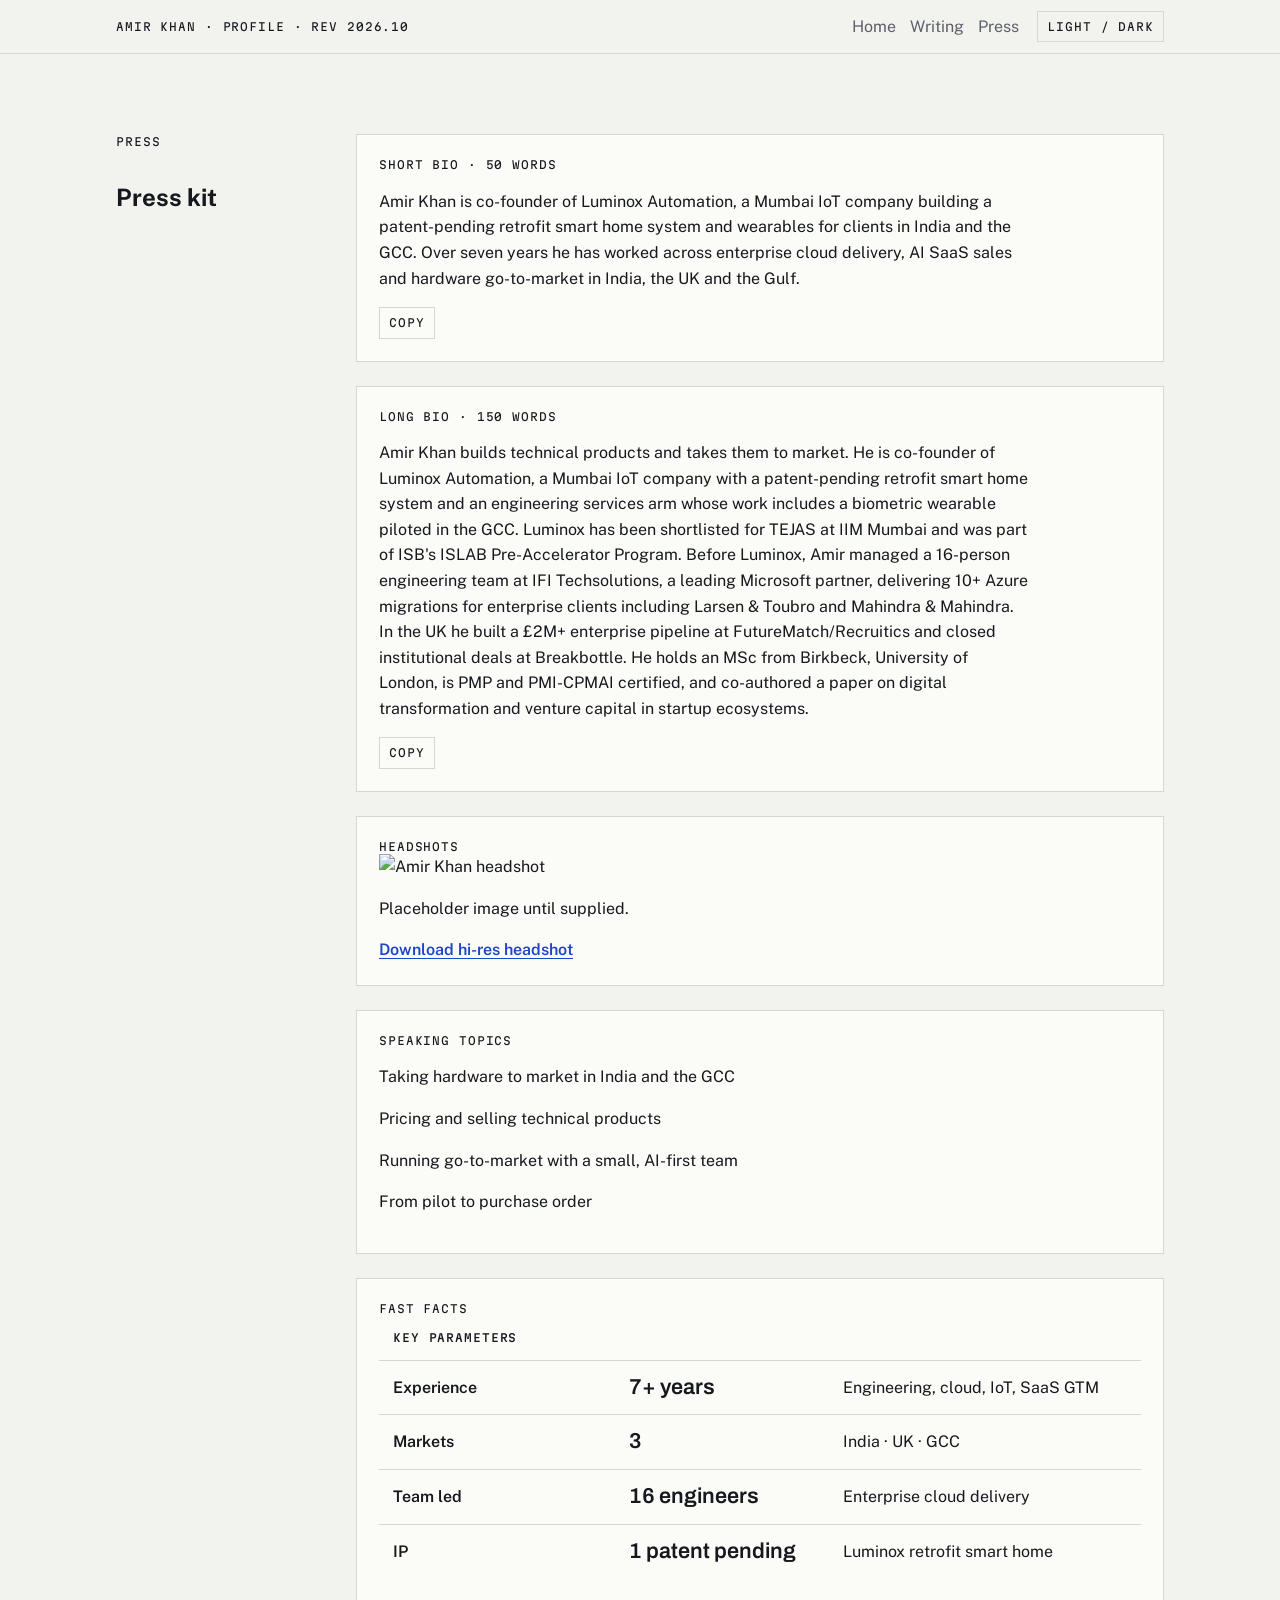
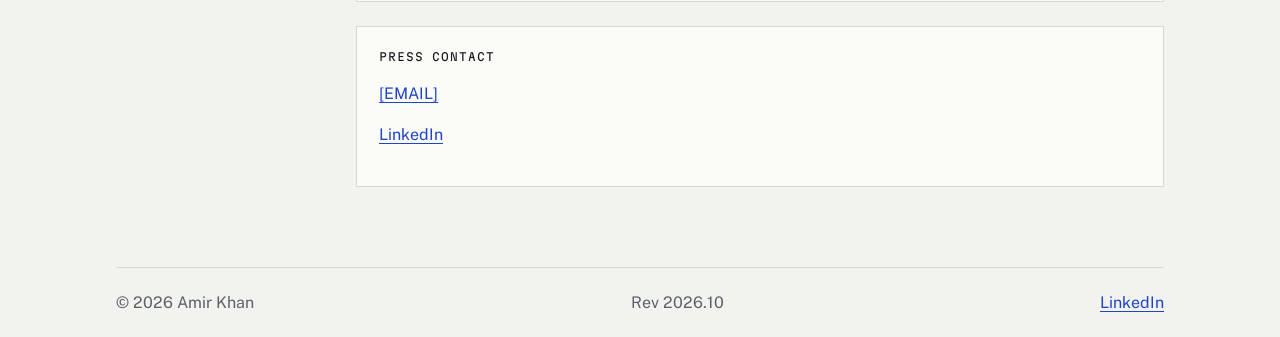
==== press/index.html @ a8b5134a "Add press/index.html" ====
<!doctype html><html lang="en-GB"><head><meta charset="utf-8"><meta name="viewport" content="width=device-width, initial-scale=1"><title>Press kit | Amir Khan</title><meta name="description" content="Press kit for Amir Khan, co-founder of Luminox Automation. Bios, headshots and speaking topics."><link rel="canonical" href="[SITE_URL]/press/"><meta property="og:title" content="Press kit | Amir Khan"><meta property="og:description" content="Press kit for Amir Khan, co-founder of Luminox Automation. Bios, headshots and speaking topics."><meta property="og:image" content="../assets/img/og-image.png"><meta property="og:type" content="profile"><meta name="twitter:card" content="summary_large_image"><link rel="preconnect" href="https://fonts.googleapis.com"><link rel="preconnect" href="https://fonts.gstatic.com" crossorigin><link href="https://fonts.googleapis.com/css2?family=Archivo:wdth,wght@62..125,400..800&family=Public+Sans:ital,wght@0,400;0,500;0,600;1,400&family=Martian+Mono:wght@400;500&display=swap" rel="stylesheet"><link rel="stylesheet" href="../assets/css/styles.css"><link rel="icon" href="../assets/favicon/favicon.svg" type="image/svg+xml"></head><body><a class="skip-link" href="#main">Skip to content</a><header class="site-header"><div class="header-inner"><div class="revision">AMIR KHAN · PROFILE · REV 2026.10</div><nav class="nav" aria-label="Primary navigation"><a href="../">Home</a><a href="../writing/">Writing</a><a href="./">Press</a></nav><button class="theme-toggle" type="button" aria-label="Toggle theme">Light / Dark</button></div></header><main id="main" class="site-main"><section class="section-shell" aria-labelledby="press-title"><div class="section-rail"><span class="section-number">PRESS</span><h1 id="press-title">Press kit</h1></div><div class="section-content"><article class="essay-card"><div class="section-code">Short bio · 50 words</div><p id="short-bio">Amir Khan is co-founder of Luminox Automation, a Mumbai IoT company building a patent-pending retrofit smart home system and wearables for clients in India and the GCC. Over seven years he has worked across enterprise cloud delivery, AI SaaS sales and hardware go-to-market in India, the UK and the Gulf.</p><button class="text-button" type="button" data-copy="short-bio">Copy</button></article><article class="essay-card"><div class="section-code">Long bio · 150 words</div><p id="long-bio">Amir Khan builds technical products and takes them to market. He is co-founder of Luminox Automation, a Mumbai IoT company with a patent-pending retrofit smart home system and an engineering services arm whose work includes a biometric wearable piloted in the GCC. Luminox has been shortlisted for TEJAS at IIM Mumbai and was part of ISB's ISLAB Pre-Accelerator Program. Before Luminox, Amir managed a 16-person engineering team at IFI Techsolutions, a leading Microsoft partner, delivering 10+ Azure migrations for enterprise clients including Larsen &amp; Toubro and Mahindra &amp; Mahindra. In the UK he built a £2M+ enterprise pipeline at FutureMatch/Recruitics and closed institutional deals at Breakbottle. He holds an MSc from Birkbeck, University of London, is PMP and PMI-CPMAI certified, and co-authored a paper on digital transformation and venture capital in startup ecosystems.</p><button class="text-button" type="button" data-copy="long-bio">Copy</button></article><article class="essay-card"><div class="section-code">Headshots</div><img src="../assets/img/amir-khan-headshot.jpg" alt="Amir Khan headshot" width="480" height="480"><p>Placeholder image until supplied.</p><a class="text-link" href="../assets/img/amir-khan-headshot-hires.jpg" download>Download hi-res headshot</a></article><article class="essay-card"><div class="section-code">Speaking topics</div><p>Taking hardware to market in India and the GCC</p><p>Pricing and selling technical products</p><p>Running go-to-market with a small, AI-first team</p><p>From pilot to purchase order</p></article><article class="essay-card"><div class="section-code">Fast facts</div><table><caption>Key parameters</caption><tbody><tr><th scope="row">Experience</th><td class="value">7+ years</td><td>Engineering, cloud, IoT, SaaS GTM</td></tr><tr><th scope="row">Markets</th><td class="value">3</td><td>India · UK · GCC</td></tr><tr><th scope="row">Team led</th><td class="value">16 engineers</td><td>Enterprise cloud delivery</td></tr><tr><th scope="row">IP</th><td class="value">1 patent pending</td><td>Luminox retrofit smart home</td></tr></tbody></table></article><article class="essay-card"><div class="section-code">Press contact</div><p><a href="mailto:[EMAIL]">[EMAIL]</a></p><p><a href="https://www.linkedin.com/in/amirkhanworks/">LinkedIn</a></p></article></div></section></main><footer class="site-footer"><span>© 2026 Amir Khan</span><span>Rev 2026.10</span><a href="https://www.linkedin.com/in/amirkhanworks/">LinkedIn</a></footer><script src="../assets/js/main.js" defer></script></body></html>
---- assets/css/styles.css ----
:root{--paper:#F2F3EF;--sheet:#FBFBF8;--ink:#15181D;--muted:#5B606A;--rule:#D5D7D0;--mark:#F3D23C;--link:#1F45C7;color-scheme:light}html[data-theme=dark]{--paper:#101317;--sheet:#161A1F;--ink:#E8EAE4;--muted:#9AA0A9;--rule:#2B3038;--mark:#E9C933;--link:#8FA8FF;color-scheme:dark}@media(prefers-color-scheme:dark){:root:not([data-theme=light]){--paper:#101317;--sheet:#161A1F;--ink:#E8EAE4;--muted:#9AA0A9;--rule:#2B3038;--mark:#E9C933;--link:#8FA8FF;color-scheme:dark}}*{box-sizing:border-box}html{scroll-behavior:smooth}body{margin:0;background:var(--paper);color:var(--ink);font:400 16px/1.6 "Public Sans",system-ui,sans-serif;overflow-x:hidden}a{color:var(--link);text-underline-offset:3px}button{font:inherit;color:inherit}:focus-visible{outline:2px solid var(--link);outline-offset:3px}.skip-link{position:fixed;left:16px;top:8px;transform:translateY(-160%);z-index:100;padding:8px 10px;background:var(--sheet);border:1px solid var(--rule)}.skip-link:focus{transform:none}.site-header{position:sticky;top:0;z-index:20;background:var(--paper);border-bottom:1px solid var(--rule)}.header-inner{max-width:1080px;margin:0 auto;padding:11px 16px;display:flex;align-items:center;gap:18px;flex-wrap:wrap}.revision,.section-code,.tags,.section-number,time,.theme-toggle,.text-button{font:400 11px/1.4 "Martian Mono",ui-monospace,monospace;letter-spacing:.08em;text-transform:uppercase}.revision{white-space:nowrap}.nav{margin-left:auto;display:flex;gap:14px;align-items:center;flex-wrap:wrap}.nav a{color:var(--muted);text-decoration:none}.nav a[aria-current=true],.nav a:hover{color:var(--ink)}.theme-toggle{border:1px solid var(--rule);background:transparent;padding:7px 9px;cursor:pointer}.site-main{max-width:1080px;margin:0 auto;padding:0 16px}.section-shell{display:grid;grid-template-columns:200px minmax(0,1fr);gap:40px;padding:80px 0;border-bottom:1px solid var(--rule);scroll-margin-top:80px}.hero{grid-template-columns:minmax(0,1.25fr) minmax(300px,.75fr);padding-top:72px;align-items:start}.hero-copy{display:grid;gap:22px}.hero h1,.contact .section-content h3{font:700 clamp(2.3rem,6vw,4.4rem)/.98 "Archivo",Arial,sans-serif;letter-spacing:-.02em;font-stretch:115%;text-wrap:balance;margin:0}.highlight{background:linear-gradient(transparent 58%,var(--mark) 58%,var(--mark) 92%,transparent 92%);background-size:0 100%;background-repeat:no-repeat}html.is-ready .highlight{animation:stroke .6s ease-out forwards}@keyframes stroke{to{background-size:100% 100%}}.identity{display:flex;align-items:center;gap:14px}.headshot{width:96px;height:96px;object-fit:cover;border:1px solid var(--rule);background:var(--sheet)}.name{font:700 1.45rem/1.1 "Archivo",Arial,sans-serif;font-stretch:115%}.role{color:var(--muted)}.lede{max-width:65ch;font-size:1.08rem}.hero-params{border:1px solid var(--rule);background:var(--sheet)}table{width:100%;border-collapse:collapse}caption{text-align:left;padding:14px;border-bottom:1px solid var(--rule);font:500 11px/1.4 "Martian Mono",monospace;letter-spacing:.08em;text-transform:uppercase}th,td{padding:14px;border-bottom:1px solid var(--rule);text-align:left;vertical-align:top}tr:last-child th,tr:last-child td{border-bottom:0}th{width:31%;font-weight:600}.value{font:600 1.35rem/1.2 "Archivo",Arial,sans-serif;font-variant-numeric:tabular-nums}.section-rail{display:grid;align-content:start;gap:8px}.section-rail h2{font:700 1.5rem/1.1 "Archivo",Arial,sans-serif;font-stretch:115%;margin:0}.section-content{display:grid;gap:24px;min-width:0}.intro{max-width:65ch;font-size:1.08rem}.case-card,.essay-card,.drafts,.three-col article,.recognition-grid article{border:1px solid var(--rule);background:var(--sheet)}.case-card{padding:22px;display:grid;gap:22px}.case-header{display:grid;gap:8px}.case-header h3,.essay-card h2,.three-col h3,.recognition-grid h3{font:700 1.45rem/1.05 "Archivo",Arial,sans-serif;font-stretch:115%;text-wrap:balance;margin:0}.tags{color:var(--muted)}.case-grid{display:grid;grid-template-columns:repeat(3,minmax(0,1fr));gap:22px}.case-grid h4{font:500 11px/1.4 "Martian Mono",monospace;letter-spacing:.08em;text-transform:uppercase;margin:0 0 10px}.case-grid p,.three-col p,.recognition-grid p{margin:0}.results{display:grid;grid-template-columns:repeat(auto-fit,minmax(150px,1fr));gap:18px;border-top:1px dashed var(--rule);padding-top:18px}.results div{display:grid;gap:4px}.results strong{font:700 1.35rem/1.05 "Archivo",Arial,sans-serif;font-variant-numeric:tabular-nums}.results span{color:var(--muted);font-size:.92rem}.sub-block{border-left:3px solid var(--mark);padding-left:14px}.sub-block p{margin:.25rem 0 0}.career-list{display:grid;border-top:1px solid var(--rule)}.career-row{display:grid;grid-template-columns:1.05fr 1.15fr 1.35fr;gap:20px;padding:17px 0;border-bottom:1px solid var(--rule)}.career-row b,.career-row time{display:block}.career-row time{color:var(--muted);margin-top:4px}.three-col{grid-template-columns:repeat(3,minmax(0,1fr))}.three-col article{padding:20px;display:grid;gap:11px}.essay-card,.drafts{padding:22px}.essay-card p{max-width:65ch}.drafts p{padding:11px 0;border-bottom:1px solid var(--rule);margin:0}.drafts p:last-of-type{border-bottom:0}.text-link{font-weight:600}.recognition-grid{display:grid;grid-template-columns:repeat(2,minmax(0,1fr));gap:1px;background:var(--rule);border:1px solid var(--rule)}.recognition-grid article{padding:18px}.recognition-grid h3{font-size:1.1rem}.recognition-grid p{color:var(--muted)}.press-teaser{grid-template-columns:1.2fr .8fr}.text-button{justify-self:start;background:transparent;border:1px solid var(--rule);padding:7px 9px;cursor:pointer}.contact .section-content h3{font-size:clamp(2rem,4vw,3.4rem);max-width:15ch}.contact-links{display:flex;flex-wrap:wrap;gap:16px;align-items:center}.contact-links a{font-size:1.1rem}.site-footer{max-width:1080px;margin:0 auto;padding:22px 16px;display:flex;gap:18px;justify-content:space-between;color:var(--muted);flex-wrap:wrap}.sr-only{position:absolute;width:1px;height:1px;overflow:hidden;clip:rect(0,0,0,0);white-space:nowrap}@media(max-width:860px){.section-shell,.hero{grid-template-columns:1fr;gap:28px}.section-rail{grid-template-columns:auto 1fr;align-items:end}.case-grid,.three-col{grid-template-columns:1fr}.career-row{grid-template-columns:1fr;gap:8px}.recognition-grid,.press-teaser{grid-template-columns:1fr}.hero{padding-top:52px}.nav{order:3;width:100%;margin-left:0}}@media(max-width:520px){.header-inner{gap:10px}.nav{gap:10px}.theme-toggle{margin-left:auto}.section-shell{padding:58px 0}.hero h1{font-size:clamp(2.3rem,12vw,3.7rem)}.case-card{padding:17px}.results{grid-template-columns:1fr 1fr}th,td{padding:11px 9px}.value{font-size:1.15rem}}@media(max-width:380px){.results{grid-template-columns:1fr}}@media(prefers-reduced-motion:reduce){html{scroll-behavior:auto}.highlight{background-size:100% 100%}html.is-ready .highlight{animation:none}}
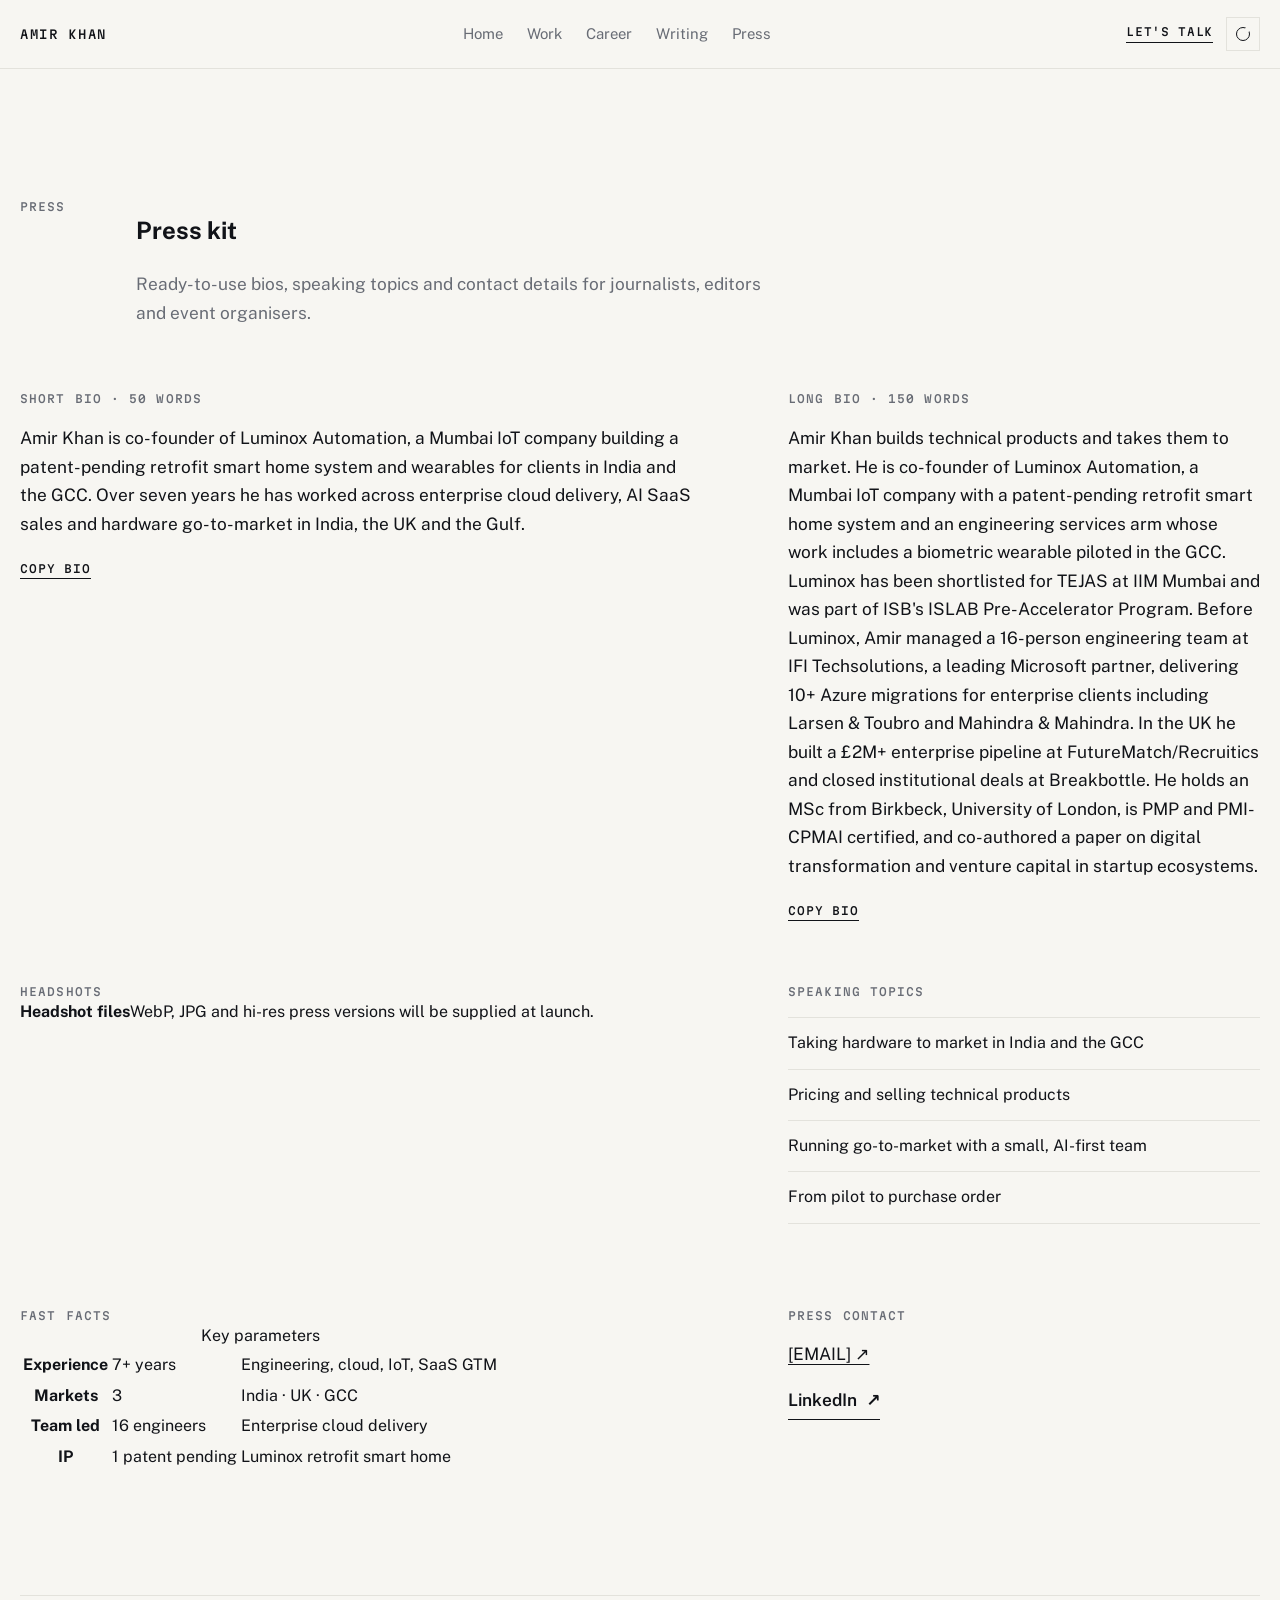
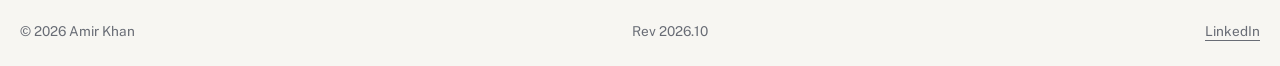
==== commit 9da60d45: "Redesign portfolio UI and UX" ====
--- a/press/index.html
+++ b/press/index.html
@@ -1 +1,19 @@
-<!doctype html><html lang="en-GB"><head><meta charset="utf-8"><meta name="viewport" content="width=device-width, initial-scale=1"><title>Press kit | Amir Khan</title><meta name="description" content="Press kit for Amir Khan, co-founder of Luminox Automation. Bios, headshots and speaking topics."><link rel="canonical" href="[SITE_URL]/press/"><meta property="og:title" content="Press kit | Amir Khan"><meta property="og:description" content="Press kit for Amir Khan, co-founder of Luminox Automation. Bios, headshots and speaking topics."><meta property="og:image" content="../assets/img/og-image.png"><meta property="og:type" content="profile"><meta name="twitter:card" content="summary_large_image"><link rel="preconnect" href="https://fonts.googleapis.com"><link rel="preconnect" href="https://fonts.gstatic.com" crossorigin><link href="https://fonts.googleapis.com/css2?family=Archivo:wdth,wght@62..125,400..800&family=Public+Sans:ital,wght@0,400;0,500;0,600;1,400&family=Martian+Mono:wght@400;500&display=swap" rel="stylesheet"><link rel="stylesheet" href="../assets/css/styles.css"><link rel="icon" href="../assets/favicon/favicon.svg" type="image/svg+xml"></head><body><a class="skip-link" href="#main">Skip to content</a><header class="site-header"><div class="header-inner"><div class="revision">AMIR KHAN · PROFILE · REV 2026.10</div><nav class="nav" aria-label="Primary navigation"><a href="../">Home</a><a href="../writing/">Writing</a><a href="./">Press</a></nav><button class="theme-toggle" type="button" aria-label="Toggle theme">Light / Dark</button></div></header><main id="main" class="site-main"><section class="section-shell" aria-labelledby="press-title"><div class="section-rail"><span class="section-number">PRESS</span><h1 id="press-title">Press kit</h1></div><div class="section-content"><article class="essay-card"><div class="section-code">Short bio · 50 words</div><p id="short-bio">Amir Khan is co-founder of Luminox Automation, a Mumbai IoT company building a patent-pending retrofit smart home system and wearables for clients in India and the GCC. Over seven years he has worked across enterprise cloud delivery, AI SaaS sales and hardware go-to-market in India, the UK and the Gulf.</p><button class="text-button" type="button" data-copy="short-bio">Copy</button></article><article class="essay-card"><div class="section-code">Long bio · 150 words</div><p id="long-bio">Amir Khan builds technical products and takes them to market. He is co-founder of Luminox Automation, a Mumbai IoT company with a patent-pending retrofit smart home system and an engineering services arm whose work includes a biometric wearable piloted in the GCC. Luminox has been shortlisted for TEJAS at IIM Mumbai and was part of ISB's ISLAB Pre-Accelerator Program. Before Luminox, Amir managed a 16-person engineering team at IFI Techsolutions, a leading Microsoft partner, delivering 10+ Azure migrations for enterprise clients including Larsen &amp; Toubro and Mahindra &amp; Mahindra. In the UK he built a £2M+ enterprise pipeline at FutureMatch/Recruitics and closed institutional deals at Breakbottle. He holds an MSc from Birkbeck, University of London, is PMP and PMI-CPMAI certified, and co-authored a paper on digital transformation and venture capital in startup ecosystems.</p><button class="text-button" type="button" data-copy="long-bio">Copy</button></article><article class="essay-card"><div class="section-code">Headshots</div><img src="../assets/img/amir-khan-headshot.jpg" alt="Amir Khan headshot" width="480" height="480"><p>Placeholder image until supplied.</p><a class="text-link" href="../assets/img/amir-khan-headshot-hires.jpg" download>Download hi-res headshot</a></article><article class="essay-card"><div class="section-code">Speaking topics</div><p>Taking hardware to market in India and the GCC</p><p>Pricing and selling technical products</p><p>Running go-to-market with a small, AI-first team</p><p>From pilot to purchase order</p></article><article class="essay-card"><div class="section-code">Fast facts</div><table><caption>Key parameters</caption><tbody><tr><th scope="row">Experience</th><td class="value">7+ years</td><td>Engineering, cloud, IoT, SaaS GTM</td></tr><tr><th scope="row">Markets</th><td class="value">3</td><td>India · UK · GCC</td></tr><tr><th scope="row">Team led</th><td class="value">16 engineers</td><td>Enterprise cloud delivery</td></tr><tr><th scope="row">IP</th><td class="value">1 patent pending</td><td>Luminox retrofit smart home</td></tr></tbody></table></article><article class="essay-card"><div class="section-code">Press contact</div><p><a href="mailto:[EMAIL]">[EMAIL]</a></p><p><a href="https://www.linkedin.com/in/amirkhanworks/">LinkedIn</a></p></article></div></section></main><footer class="site-footer"><span>© 2026 Amir Khan</span><span>Rev 2026.10</span><a href="https://www.linkedin.com/in/amirkhanworks/">LinkedIn</a></footer><script src="../assets/js/main.js" defer></script></body></html>+<!doctype html>
+<html lang="en-GB">
+<head>
+<meta charset="utf-8"><meta name="viewport" content="width=device-width, initial-scale=1">
+<title>Press kit | Amir Khan</title><meta name="description" content="Press kit for Amir Khan, co-founder of Luminox Automation. Bios, headshots and speaking topics.">
+<link rel="canonical" href="https://amirkhanworks.github.io/me/press/"><meta property="og:title" content="Press kit | Amir Khan"><meta property="og:description" content="Press kit for Amir Khan, co-founder of Luminox Automation."><meta property="og:image" content="https://amirkhanworks.github.io/me/assets/img/og-image.png"><meta property="og:type" content="profile"><meta name="twitter:card" content="summary_large_image">
+<link rel="preconnect" href="https://fonts.googleapis.com"><link rel="preconnect" href="https://fonts.gstatic.com" crossorigin><link href="https://fonts.googleapis.com/css2?family=Archivo:wdth,wght@62..125,400..800&family=Public+Sans:ital,wght@0,400;0,500;0,600;1,400&family=Martian+Mono:wght@400;500&display=swap" rel="stylesheet"><link rel="icon" href="../assets/favicon/favicon.svg" type="image/svg+xml"><link rel="stylesheet" href="../assets/css/styles.css">
+</head>
+<body><a class="skip-link" href="#main">Skip to content</a><header class="site-header"><div class="header-inner"><a class="brand" href="../">AMIR KHAN</a><nav class="nav" aria-label="Primary navigation"><a href="../">Home</a><a href="../#work">Work</a><a href="../#career">Career</a><a href="../writing/">Writing</a><a href="./">Press</a></nav><div class="nav-actions"><a class="nav-cta" href="../#contact">Let's talk</a><button class="theme-toggle" type="button" aria-label="Switch colour theme"><span class="theme-icon" aria-hidden="true"></span></button></div></div></header>
+<main id="main"><section class="section press-section"><div class="section-intro"><div class="section-index">PRESS</div><div><h1>Press kit</h1><p>Ready-to-use bios, speaking topics and contact details for journalists, editors and event organisers.</p></div></div>
+<div class="press-grid">
+<div class="press-block"><div class="eyebrow">Short bio · 50 words</div><p id="short-bio">Amir Khan is co-founder of Luminox Automation, a Mumbai IoT company building a patent-pending retrofit smart home system and wearables for clients in India and the GCC. Over seven years he has worked across enterprise cloud delivery, AI SaaS sales and hardware go-to-market in India, the UK and the Gulf.</p><button class="text-button" type="button" data-copy="short-bio">Copy bio</button></div>
+<div class="press-block"><div class="eyebrow">Long bio · 150 words</div><p id="long-bio">Amir Khan builds technical products and takes them to market. He is co-founder of Luminox Automation, a Mumbai IoT company with a patent-pending retrofit smart home system and an engineering services arm whose work includes a biometric wearable piloted in the GCC. Luminox has been shortlisted for TEJAS at IIM Mumbai and was part of ISB's ISLAB Pre-Accelerator Program. Before Luminox, Amir managed a 16-person engineering team at IFI Techsolutions, a leading Microsoft partner, delivering 10+ Azure migrations for enterprise clients including Larsen &amp; Toubro and Mahindra &amp; Mahindra. In the UK he built a £2M+ enterprise pipeline at FutureMatch/Recruitics and closed institutional deals at Breakbottle. He holds an MSc from Birkbeck, University of London, is PMP and PMI-CPMAI certified, and co-authored a paper on digital transformation and venture capital in startup ecosystems.</p><button class="text-button" type="button" data-copy="long-bio">Copy bio</button></div>
+<div class="press-block"><div class="eyebrow">Headshots</div><div class="asset-placeholder"><strong>Headshot files</strong><span>WebP, JPG and hi-res press versions will be supplied at launch.</span></div></div>
+<div class="press-block"><div class="eyebrow">Speaking topics</div><div class="topic-list"><span>Taking hardware to market in India and the GCC</span><span>Pricing and selling technical products</span><span>Running go-to-market with a small, AI-first team</span><span>From pilot to purchase order</span></div></div>
+<div class="press-block"><div class="eyebrow">Fast facts</div><table><caption>Key parameters</caption><tbody><tr><th scope="row">Experience</th><td>7+ years</td><td>Engineering, cloud, IoT, SaaS GTM</td></tr><tr><th scope="row">Markets</th><td>3</td><td>India · UK · GCC</td></tr><tr><th scope="row">Team led</th><td>16 engineers</td><td>Enterprise cloud delivery</td></tr><tr><th scope="row">IP</th><td>1 patent pending</td><td>Luminox retrofit smart home</td></tr></tbody></table></div>
+<div class="press-block"><div class="eyebrow">Press contact</div><p class="contact-email"><a href="mailto:[EMAIL]">[EMAIL] ↗</a></p><p><a class="inline-arrow" href="https://www.linkedin.com/in/amirkhanworks/">LinkedIn <span aria-hidden="true">↗</span></a></p></div>
+</div></section></main>
+<footer class="site-footer"><span>© 2026 Amir Khan</span><span>Rev 2026.10</span><a href="https://www.linkedin.com/in/amirkhanworks/">LinkedIn</a></footer><script src="../assets/js/main.js" defer></script></body></html>
--- a/assets/css/styles.css
+++ b/assets/css/styles.css
@@ -1 +1,108 @@
-:root{--paper:#F2F3EF;--sheet:#FBFBF8;--ink:#15181D;--muted:#5B606A;--rule:#D5D7D0;--mark:#F3D23C;--link:#1F45C7;color-scheme:light}html[data-theme=dark]{--paper:#101317;--sheet:#161A1F;--ink:#E8EAE4;--muted:#9AA0A9;--rule:#2B3038;--mark:#E9C933;--link:#8FA8FF;color-scheme:dark}@media(prefers-color-scheme:dark){:root:not([data-theme=light]){--paper:#101317;--sheet:#161A1F;--ink:#E8EAE4;--muted:#9AA0A9;--rule:#2B3038;--mark:#E9C933;--link:#8FA8FF;color-scheme:dark}}*{box-sizing:border-box}html{scroll-behavior:smooth}body{margin:0;background:var(--paper);color:var(--ink);font:400 16px/1.6 "Public Sans",system-ui,sans-serif;overflow-x:hidden}a{color:var(--link);text-underline-offset:3px}button{font:inherit;color:inherit}:focus-visible{outline:2px solid var(--link);outline-offset:3px}.skip-link{position:fixed;left:16px;top:8px;transform:translateY(-160%);z-index:100;padding:8px 10px;background:var(--sheet);border:1px solid var(--rule)}.skip-link:focus{transform:none}.site-header{position:sticky;top:0;z-index:20;background:var(--paper);border-bottom:1px solid var(--rule)}.header-inner{max-width:1080px;margin:0 auto;padding:11px 16px;display:flex;align-items:center;gap:18px;flex-wrap:wrap}.revision,.section-code,.tags,.section-number,time,.theme-toggle,.text-button{font:400 11px/1.4 "Martian Mono",ui-monospace,monospace;letter-spacing:.08em;text-transform:uppercase}.revision{white-space:nowrap}.nav{margin-left:auto;display:flex;gap:14px;align-items:center;flex-wrap:wrap}.nav a{color:var(--muted);text-decoration:none}.nav a[aria-current=true],.nav a:hover{color:var(--ink)}.theme-toggle{border:1px solid var(--rule);background:transparent;padding:7px 9px;cursor:pointer}.site-main{max-width:1080px;margin:0 auto;padding:0 16px}.section-shell{display:grid;grid-template-columns:200px minmax(0,1fr);gap:40px;padding:80px 0;border-bottom:1px solid var(--rule);scroll-margin-top:80px}.hero{grid-template-columns:minmax(0,1.25fr) minmax(300px,.75fr);padding-top:72px;align-items:start}.hero-copy{display:grid;gap:22px}.hero h1,.contact .section-content h3{font:700 clamp(2.3rem,6vw,4.4rem)/.98 "Archivo",Arial,sans-serif;letter-spacing:-.02em;font-stretch:115%;text-wrap:balance;margin:0}.highlight{background:linear-gradient(transparent 58%,var(--mark) 58%,var(--mark) 92%,transparent 92%);background-size:0 100%;background-repeat:no-repeat}html.is-ready .highlight{animation:stroke .6s ease-out forwards}@keyframes stroke{to{background-size:100% 100%}}.identity{display:flex;align-items:center;gap:14px}.headshot{width:96px;height:96px;object-fit:cover;border:1px solid var(--rule);background:var(--sheet)}.name{font:700 1.45rem/1.1 "Archivo",Arial,sans-serif;font-stretch:115%}.role{color:var(--muted)}.lede{max-width:65ch;font-size:1.08rem}.hero-params{border:1px solid var(--rule);background:var(--sheet)}table{width:100%;border-collapse:collapse}caption{text-align:left;padding:14px;border-bottom:1px solid var(--rule);font:500 11px/1.4 "Martian Mono",monospace;letter-spacing:.08em;text-transform:uppercase}th,td{padding:14px;border-bottom:1px solid var(--rule);text-align:left;vertical-align:top}tr:last-child th,tr:last-child td{border-bottom:0}th{width:31%;font-weight:600}.value{font:600 1.35rem/1.2 "Archivo",Arial,sans-serif;font-variant-numeric:tabular-nums}.section-rail{display:grid;align-content:start;gap:8px}.section-rail h2{font:700 1.5rem/1.1 "Archivo",Arial,sans-serif;font-stretch:115%;margin:0}.section-content{display:grid;gap:24px;min-width:0}.intro{max-width:65ch;font-size:1.08rem}.case-card,.essay-card,.drafts,.three-col article,.recognition-grid article{border:1px solid var(--rule);background:var(--sheet)}.case-card{padding:22px;display:grid;gap:22px}.case-header{display:grid;gap:8px}.case-header h3,.essay-card h2,.three-col h3,.recognition-grid h3{font:700 1.45rem/1.05 "Archivo",Arial,sans-serif;font-stretch:115%;text-wrap:balance;margin:0}.tags{color:var(--muted)}.case-grid{display:grid;grid-template-columns:repeat(3,minmax(0,1fr));gap:22px}.case-grid h4{font:500 11px/1.4 "Martian Mono",monospace;letter-spacing:.08em;text-transform:uppercase;margin:0 0 10px}.case-grid p,.three-col p,.recognition-grid p{margin:0}.results{display:grid;grid-template-columns:repeat(auto-fit,minmax(150px,1fr));gap:18px;border-top:1px dashed var(--rule);padding-top:18px}.results div{display:grid;gap:4px}.results strong{font:700 1.35rem/1.05 "Archivo",Arial,sans-serif;font-variant-numeric:tabular-nums}.results span{color:var(--muted);font-size:.92rem}.sub-block{border-left:3px solid var(--mark);padding-left:14px}.sub-block p{margin:.25rem 0 0}.career-list{display:grid;border-top:1px solid var(--rule)}.career-row{display:grid;grid-template-columns:1.05fr 1.15fr 1.35fr;gap:20px;padding:17px 0;border-bottom:1px solid var(--rule)}.career-row b,.career-row time{display:block}.career-row time{color:var(--muted);margin-top:4px}.three-col{grid-template-columns:repeat(3,minmax(0,1fr))}.three-col article{padding:20px;display:grid;gap:11px}.essay-card,.drafts{padding:22px}.essay-card p{max-width:65ch}.drafts p{padding:11px 0;border-bottom:1px solid var(--rule);margin:0}.drafts p:last-of-type{border-bottom:0}.text-link{font-weight:600}.recognition-grid{display:grid;grid-template-columns:repeat(2,minmax(0,1fr));gap:1px;background:var(--rule);border:1px solid var(--rule)}.recognition-grid article{padding:18px}.recognition-grid h3{font-size:1.1rem}.recognition-grid p{color:var(--muted)}.press-teaser{grid-template-columns:1.2fr .8fr}.text-button{justify-self:start;background:transparent;border:1px solid var(--rule);padding:7px 9px;cursor:pointer}.contact .section-content h3{font-size:clamp(2rem,4vw,3.4rem);max-width:15ch}.contact-links{display:flex;flex-wrap:wrap;gap:16px;align-items:center}.contact-links a{font-size:1.1rem}.site-footer{max-width:1080px;margin:0 auto;padding:22px 16px;display:flex;gap:18px;justify-content:space-between;color:var(--muted);flex-wrap:wrap}.sr-only{position:absolute;width:1px;height:1px;overflow:hidden;clip:rect(0,0,0,0);white-space:nowrap}@media(max-width:860px){.section-shell,.hero{grid-template-columns:1fr;gap:28px}.section-rail{grid-template-columns:auto 1fr;align-items:end}.case-grid,.three-col{grid-template-columns:1fr}.career-row{grid-template-columns:1fr;gap:8px}.recognition-grid,.press-teaser{grid-template-columns:1fr}.hero{padding-top:52px}.nav{order:3;width:100%;margin-left:0}}@media(max-width:520px){.header-inner{gap:10px}.nav{gap:10px}.theme-toggle{margin-left:auto}.section-shell{padding:58px 0}.hero h1{font-size:clamp(2.3rem,12vw,3.7rem)}.case-card{padding:17px}.results{grid-template-columns:1fr 1fr}th,td{padding:11px 9px}.value{font-size:1.15rem}}@media(max-width:380px){.results{grid-template-columns:1fr}}@media(prefers-reduced-motion:reduce){html{scroll-behavior:auto}.highlight{background-size:100% 100%}html.is-ready .highlight{animation:none}}+:root{--bg:#F7F6F2;--surface:#FFFFFF;--text:#111318;--muted:#686C75;--line:#E3E2DC;--accent:#F2CF35;--link:#2447C7;--dark:#111318;color-scheme:light}
+html[data-theme=dark]{--bg:#0D0F12;--surface:#15181D;--text:#F1F1EC;--muted:#9B9DA4;--line:#292D34;--accent:#E7C52F;--link:#91A7FF;--dark:#F1F1EC;color-scheme:dark}
+@media(prefers-color-scheme:dark){:root:not([data-theme=light]){--bg:#0D0F12;--surface:#15181D;--text:#F1F1EC;--muted:#9B9DA4;--line:#292D34;--accent:#E7C52F;--link:#91A7FF;--dark:#F1F1EC;color-scheme:dark}}
+*{box-sizing:border-box}
+html{scroll-behavior:smooth}
+body{margin:0;background:var(--bg);color:var(--text);font:400 16px/1.65 "Public Sans",system-ui,sans-serif;overflow-x:hidden}
+a{color:inherit;text-underline-offset:4px}
+button{font:inherit;color:inherit}
+:focus-visible{outline:2px solid var(--link);outline-offset:4px}
+.skip-link{position:fixed;left:18px;top:12px;z-index:100;transform:translateY(-160%);padding:8px 11px;background:var(--surface);border:1px solid var(--line)}
+.skip-link:focus{transform:none}
+.site-header{position:sticky;top:0;z-index:50;background:color-mix(in srgb,var(--bg) 94%,transparent);backdrop-filter:blur(10px);border-bottom:1px solid var(--line)}
+.header-inner{width:min(1240px,calc(100% - 40px));margin:0 auto;min-height:68px;display:grid;grid-template-columns:auto 1fr auto;gap:30px;align-items:center}
+.brand{font:500 12px/1 "Martian Mono",monospace;letter-spacing:.14em;text-decoration:none;white-space:nowrap}
+.nav{display:flex;justify-content:center;gap:24px;min-width:0;overflow-x:auto;scrollbar-width:none}
+.nav::-webkit-scrollbar{display:none}
+.nav a{color:var(--muted);font-size:.93rem;text-decoration:none;white-space:nowrap}
+.nav a:hover,.nav a[aria-current=true]{color:var(--text)}
+.nav-actions{display:flex;align-items:center;gap:13px}
+.nav-cta{font:500 11px/1 "Martian Mono",monospace;letter-spacing:.06em;text-transform:uppercase;text-decoration:none;border-bottom:1px solid var(--text);padding-bottom:5px;white-space:nowrap}
+.theme-toggle{width:34px;height:34px;display:grid;place-items:center;background:transparent;border:1px solid var(--line);cursor:pointer}
+.theme-icon{width:14px;height:14px;border:1.5px solid var(--text);border-radius:50%;display:block;position:relative}
+.theme-icon:after{content:"";position:absolute;width:5px;height:5px;background:var(--bg);border-radius:50%;top:-1px;right:-1px}
+.hero{border-bottom:1px solid var(--line)}
+.hero-inner{width:min(1240px,calc(100% - 40px));margin:0 auto;padding:96px 0 76px;display:grid;grid-template-columns:minmax(0,1.25fr) minmax(340px,.75fr);column-gap:74px;row-gap:56px}
+.hero-copy{align-self:end;display:grid;gap:26px}
+.eyebrow,.project-kicker,.section-index,.visual-label,.draft-label,.principle-number,.writing-meta,.final-meta{font:500 11px/1.4 "Martian Mono",monospace;letter-spacing:.1em;text-transform:uppercase;color:var(--muted)}
+.hero h1{margin:0;max-width:820px;font:700 clamp(3.5rem,7vw,7rem)/.92 "Archivo",Arial,sans-serif;letter-spacing:-.04em;font-stretch:112%;text-wrap:balance}
+.accent-underline{background:linear-gradient(transparent 76%,var(--accent) 76%,var(--accent) 92%,transparent 92%)}
+.hero-lede{max-width:680px;font-size:1.18rem;line-height:1.55;margin:0}
+.hero-cta{display:flex;flex-wrap:wrap;gap:12px}
+.button{display:inline-flex;align-items:center;justify-content:center;gap:10px;padding:13px 17px;border:1px solid var(--text);font-weight:600;text-decoration:none}
+.button-primary{background:var(--text);color:var(--bg)}
+.button-primary:hover{transform:translateY(-1px)}
+.button-secondary{border-color:var(--line)}
+.button-secondary:hover{border-color:var(--text)}
+.hero-visual{display:flex;justify-content:flex-end;align-items:end}
+.profile-poster{width:min(420px,100%);aspect-ratio:4/5;background:var(--surface);border:1px solid var(--line);position:relative;overflow:hidden;padding:20px;display:flex;flex-direction:column;justify-content:space-between}
+.poster-top,.poster-bottom{display:flex;justify-content:space-between;gap:15px;font:500 10px/1.4 "Martian Mono",monospace;letter-spacing:.09em;text-transform:uppercase}
+.poster-mark{font:700 9.5rem/.9 "Archivo",Arial,sans-serif;letter-spacing:-.09em;align-self:center}
+.poster-grid{position:absolute;inset:78px 20px 70px;display:grid;grid-template-columns:repeat(4,1fr);grid-template-rows:repeat(8,1fr);opacity:.16}
+.poster-grid span{border-right:1px solid var(--text);border-bottom:1px solid var(--text)}
+.poster-grid span:nth-child(1){grid-column:1/3;grid-row:2/5}.poster-grid span:nth-child(2){grid-column:3/5;grid-row:4/7}.poster-grid span:nth-child(3){grid-column:2/4;grid-row:6/9}.poster-grid span:nth-child(4){grid-column:1/5;grid-row:1/9}
+.proof-strip{grid-column:1/-1;display:grid;grid-template-columns:repeat(4,1fr);border-top:1px solid var(--line);padding-top:22px}
+.proof-strip>div{padding-right:24px}
+.proof-strip>div+div{border-left:1px solid var(--line);padding-left:24px}
+.proof-strip strong{display:block;font:700 2rem/1 "Archivo",Arial,sans-serif;letter-spacing:-.03em}
+.proof-strip span{display:block;color:var(--muted);font-size:.9rem;line-height:1.45;margin-top:8px}
+.section{width:min(1240px,calc(100% - 40px));margin:0 auto;padding:122px 0;border-bottom:1px solid var(--line)}
+.section-intro{display:grid;grid-template-columns:88px minmax(0,660px);gap:28px;margin-bottom:64px}
+.section-index{padding-top:8px}
+.section-intro h2{margin:0;font:650 clamp(2.1rem,4vw,4rem)/.98 "Archivo",Arial,sans-serif;letter-spacing:-.035em;font-stretch:110%}
+.section-intro p{margin:18px 0 0;max-width:650px;font-size:1.08rem;color:var(--muted)}
+.projects{display:grid;gap:36px}
+.project{display:grid;border-top:1px solid var(--line);padding-top:36px}
+.project-body{display:grid;align-content:start;gap:24px}
+.project h3{margin:0;font:650 clamp(2rem,3vw,3rem)/1 "Archivo",Arial,sans-serif;letter-spacing:-.035em;font-stretch:110%;text-wrap:balance}
+.project-summary{margin:0;max-width:600px;font-size:1.08rem}
+.story{display:grid;grid-template-columns:repeat(3,minmax(0,1fr));gap:28px;padding-top:10px}
+.story>div{border-top:1px solid var(--line);padding-top:13px}
+.story span{font:500 10px/1.3 "Martian Mono",monospace;letter-spacing:.11em;text-transform:uppercase}
+.story p{margin:9px 0 0}
+.project-visual{min-height:430px;position:relative;overflow:hidden;border:1px solid var(--line)}
+.visual-dark{background:#111318;color:#F1F1EC;padding:20px;display:flex;flex-direction:column}
+.visual-label{color:inherit;opacity:.7}
+.visual-dark svg{width:100%;height:100%;margin:auto;display:block}
+.telemetry-grid path{stroke:#8e939d;stroke-width:1;opacity:.18}
+.telemetry-line{fill:none;stroke:#E7C52F;stroke-width:5}
+.telemetry-dot{fill:#E7C52F}
+.visual-footer{display:flex;justify-content:space-between;gap:20px;font:500 9px/1.3 "Martian Mono",monospace;letter-spacing:.09em;text-transform:uppercase;opacity:.75}
+.project-camel{grid-template-columns:minmax(0,1fr) minmax(0,1.08fr);column-gap:44px;align-items:stretch}
+.project-camel .project-visual{grid-column:2;grid-row:1}
+.project-camel .project-body{grid-column:1;grid-row:1;padding-top:4px}
+.project-home{grid-template-columns:minmax(0,1fr) minmax(0,.92fr);column-gap:50px;align-items:center}
+.project-home .project-visual{grid-column:2;grid-row:1}
+.project-home .project-body{grid-column:1;grid-row:1}
+.visual-home{background:var(--surface);padding:18px;display:flex;flex-direction:column}
+.visual-home svg{width:100%;height:100%;margin:auto}
+.home-wall{fill:none;stroke:var(--text);stroke-width:1.5;opacity:.35}.home-room{fill:transparent;stroke:var(--text);stroke-width:1.3;opacity:.45}.home-switch{fill:var(--accent);stroke:var(--text);stroke-width:1}.home-node{fill:var(--text)}.home-line{fill:none;stroke:var(--text);stroke-width:1.5;stroke-dasharray:5 6;opacity:.6}.home-caption{font:500 10px "Martian Mono",monospace;letter-spacing:.1em;fill:var(--muted)}
+.metrics-four{grid-template-columns:repeat(4,minmax(0,1fr))}
+.project-gtm{grid-template-columns:minmax(0,.9fr) minmax(0,1.1fr);column-gap:48px;align-items:center}
+.project-gtm .project-visual{grid-column:1;grid-row:1}.project-gtm .project-body{grid-column:2;grid-row:1}
+.visual-paper{background:var(--surface);padding:28px;display:flex;flex-direction:column;justify-content:center}
+.pipeline-total{font:700 clamp(5rem,9vw,8rem)/.85 "Archivo",Arial,sans-serif;letter-spacing:-.07em;margin-top:42px}
+.pipeline-total span{color:var(--accent)}
+.pipeline-caption{font:500 10px "Martian Mono",monospace;letter-spacing:.12em;text-transform:uppercase;color:var(--muted);margin-top:9px}
+.pipeline-bar{height:12px;background:var(--line);margin:36px 0 18px;overflow:hidden}.pipeline-bar span{display:block;width:var(--w);height:100%;background:var(--accent)}
+.pipeline-clients{display:flex;gap:20px;flex-wrap:wrap;color:var(--muted);font-size:.9rem}
+.deal-line{display:grid;grid-template-columns:120px 1fr;gap:20px;border-top:1px solid var(--line);margin-top:38px;padding-top:18px}.deal-line div{display:grid;gap:5px}.deal-line strong{font:700 2.2rem/1 "Archivo",Arial,sans-serif}.deal-line span{color:var(--muted)}
+.project-proof{display:grid;grid-template-columns:auto auto 1fr;gap:10px 18px;align-items:baseline;border-top:1px solid var(--line);padding-top:18px}.project-proof span{color:var(--muted)}.project-proof strong{font:700 1.7rem/1 "Archivo",Arial,sans-serif}
+.project-cloud{grid-template-columns:minmax(0,1fr) minmax(0,.95fr);column-gap:50px;align-items:center}
+.project-cloud .project-body{grid-column:1;grid-row:1}.project-cloud .project-visual{grid-column:2;grid-row:1}
+.visual-cloud{background:var(--text);color:var(--bg);padding:20px;display:flex;flex-direction:column}.visual-cloud .visual-footer{margin-top:auto}.visual-cloud svg{width:100%;height:100%;margin:auto}.cloud-box{fill:none;stroke:var(--bg);stroke-width:1;opacity:.45}.cloud-core{fill:var(--bg);color:var(--text);stroke-width:1.5}.visual-cloud text{font:500 10px "Martian Mono",monospace;letter-spacing:.12em;fill:currentColor}.cloud-connector{fill:none;stroke:var(--bg);stroke-width:1.5}.cloud-dot{fill:var(--accent)}
+.cloud-stats{display:grid;grid-template-columns:repeat(3,1fr);border-top:1px solid var(--line);padding-top:18px;gap:18px}.cloud-stats strong,.project-metrics strong{display:block;font:700 2rem/1 "Archivo",Arial,sans-serif;letter-spacing:-.03em}.cloud-stats span,.project-metrics span{display:block;color:var(--muted);font-size:.86rem;line-height:1.4;margin-top:7px}
+.project-metrics{display:grid;grid-template-columns:repeat(auto-fit,minmax(140px,1fr));gap:24px;border-top:1px solid var(--line);padding-top:18px}.sub-project{border-left:2px solid var(--accent);padding-left:16px}.sub-project span{font:650 1rem "Archivo",Arial,sans-serif}.sub-project p{margin:5px 0 0}
+.metrics-band{width:min(1240px,calc(100% - 40px));margin:0 auto;display:grid;grid-template-columns:repeat(5,1fr);border-bottom:1px solid var(--line);padding:34px 0}.metric{padding:0 24px}.metric:first-child{padding-left:0}.metric+ .metric{border-left:1px solid var(--line)}.metric strong{display:block;font:700 clamp(2rem,3vw,3rem)/1 "Archivo",Arial,sans-serif;letter-spacing:-.04em}.metric span{display:block;color:var(--muted);font-size:.85rem;margin-top:6px}
+.career-timeline{border-top:1px solid var(--line)}.career-item{display:grid;grid-template-columns:70px 1fr 1fr minmax(260px,1.25fr);gap:24px;padding:25px 0;border-bottom:1px solid var(--line);align-items:start}.career-item.current{padding-top:32px;padding-bottom:32px}.career-year{font:500 12px "Martian Mono",monospace;color:var(--muted);padding-top:3px}.career-company{font:600 1.1rem/1.2 "Archivo",Arial,sans-serif}.career-role strong{display:block;font-weight:600}.career-role time{display:block;color:var(--muted);font:500 10px/1.4 "Martian Mono",monospace;letter-spacing:.08em;text-transform:uppercase;margin-top:5px}.career-item p{margin:0}
+.writing-section{display:grid;grid-template-columns:88px minmax(0,1.2fr) minmax(260px,.8fr);column-gap:28px;align-items:start}.writing-section .section-intro{grid-column:1/-1}.writing-feature{padding-right:54px}.writing-meta{margin-bottom:22px}.writing-feature h3{margin:0;max-width:760px;font:650 clamp(2.4rem,4vw,4.2rem)/.98 "Archivo",Arial,sans-serif;letter-spacing:-.04em;font-stretch:110%}.writing-feature p{max-width:700px;font-size:1.1rem}.inline-arrow{display:inline-flex;gap:9px;align-items:center;font-weight:600;text-decoration:none;border-bottom:1px solid currentColor;padding-bottom:4px}.writing-drafts{border-left:1px solid var(--line);padding-left:28px;display:grid;align-content:start}.draft-label{margin-bottom:18px}.writing-drafts a{padding:15px 0;border-top:1px solid var(--line);text-decoration:none}.writing-drafts a:hover{color:var(--link)}
+.principles-section{display:block}.principles{display:grid;grid-template-columns:1fr 1fr 1fr;gap:0;border-top:1px solid var(--line)}.principles article{padding:28px 30px 28px 0;min-height:250px}.principles article+article{border-left:1px solid var(--line);padding-left:30px}.principles h3{margin:20px 0 12px;font:650 clamp(1.6rem,2.5vw,2.4rem)/1 "Archivo",Arial,sans-serif;letter-spacing:-.03em}.principles p{max-width:360px;margin:0}
+.recognition-list{border-top:1px solid var(--line)}.recognition-item{display:grid;grid-template-columns:150px minmax(190px,1fr) minmax(260px,1.5fr);gap:24px;padding:22px 0;border-bottom:1px solid var(--line);text-decoration:none}.recognition-item:hover strong{color:var(--link)}.recognition-item span{font:500 10px "Martian Mono",monospace;letter-spacing:.1em;text-transform:uppercase;color:var(--muted)}.recognition-item strong{font:600 1.05rem "Archivo",Arial,sans-serif}.recognition-item small{color:var(--muted)}
+.press-grid{display:grid;grid-template-columns:1.2fr .8fr;gap:60px}.press-grid p{max-width:680px;font-size:1.08rem}.text-button{background:transparent;border:0;border-bottom:1px solid var(--text);padding:3px 0;font:500 11px "Martian Mono",monospace;letter-spacing:.08em;text-transform:uppercase;cursor:pointer}.topic-list{display:grid;border-top:1px solid var(--line);margin:18px 0 24px}.topic-list span{padding:12px 0;border-bottom:1px solid var(--line)}
+.final-cta{background:var(--text);color:var(--bg)}.final-cta-inner{width:min(1240px,calc(100% - 40px));margin:0 auto;padding:130px 0}.final-cta .eyebrow,.final-cta .final-meta{color:color-mix(in srgb,var(--bg) 62%,transparent)}.final-cta h2{max-width:940px;margin:25px 0 24px;font:650 clamp(3rem,7vw,7rem)/.92 "Archivo",Arial,sans-serif;letter-spacing:-.045em;font-stretch:112%;text-wrap:balance}.final-cta p{max-width:620px;color:color-mix(in srgb,var(--bg) 72%,transparent);font-size:1.1rem}.final-links{display:flex;flex-wrap:wrap;gap:28px;margin:36px 0 52px}.final-links a{font:600 clamp(1.5rem,3vw,2.4rem) "Archivo",Arial,sans-serif;text-decoration:none;border-bottom:1px solid color-mix(in srgb,var(--bg) 65%,transparent);padding-bottom:7px}.final-links a:hover{border-bottom-color:var(--accent)}.final-meta{color:color-mix(in srgb,var(--bg) 58%,transparent)}
+.site-footer{width:min(1240px,calc(100% - 40px));margin:0 auto;padding:24px 0;display:flex;justify-content:space-between;gap:20px;flex-wrap:wrap;color:var(--muted);font-size:.85rem}
+@media(max-width:1050px){.hero-inner{column-gap:40px}.hero h1{font-size:clamp(3.2rem,7vw,5.7rem)}.project-camel,.project-home,.project-gtm,.project-cloud{grid-template-columns:1fr}.project-camel .project-body,.project-camel .project-visual,.project-home .project-body,.project-home .project-visual,.project-gtm .project-body,.project-gtm .project-visual,.project-cloud .project-body,.project-cloud .project-visual{grid-column:1;grid-row:auto}.project-visual{min-height:360px}.writing-section{display:block}.writing-feature{padding-right:0;margin-bottom:54px}.writing-drafts{border-left:0;border-top:1px solid var(--line);padding:22px 0 0}.press-grid{grid-template-columns:1fr}}
+@media(max-width:800px){.header-inner{grid-template-columns:auto 1fr auto;gap:16px;width:min(100% - 28px,1240px)}.nav{justify-content:flex-start;gap:17px}.nav-actions{gap:8px}.nav-cta{display:none}.hero-inner,.section,.metrics-band,.final-cta-inner,.site-footer{width:min(100% - 28px,1240px)}.hero-inner{padding:68px 0 58px;grid-template-columns:1fr}.hero-visual{justify-content:flex-start}.profile-poster{width:min(360px,100%)}.proof-strip{grid-template-columns:1fr 1fr;gap:20px 0}.proof-strip>div:nth-child(3){border-left:0;padding-left:0}.proof-strip>div{padding-right:18px}.proof-strip>div+div{padding-left:18px}.section{padding:90px 0}.section-intro{grid-template-columns:55px minmax(0,1fr);gap:18px;margin-bottom:48px}.story{grid-template-columns:1fr}.metrics-band{grid-template-columns:repeat(2,1fr);gap:28px 0}.metric{padding:0 18px}.metric:nth-child(3){padding-left:0}.metric:nth-child(4){border-left:1px solid var(--line)}.metric:nth-child(5){padding-left:0}.career-item{grid-template-columns:55px 1fr;gap:8px 18px}.career-role{grid-column:2}.career-item p{grid-column:2;max-width:620px}.principles{grid-template-columns:1fr}.principles article{min-height:0;padding:28px 0}.principles article+article{border-left:0;border-top:1px solid var(--line);padding-left:0}.recognition-item{grid-template-columns:80px 1fr;gap:8px 18px}.recognition-item small{grid-column:2}.recognition-item span{grid-row:1/3}.final-cta-inner{padding:100px 0}}
+@media(max-width:560px){body{font-size:15px}.header-inner{min-height:60px}.brand{font-size:10px}.theme-toggle{width:31px;height:31px}.hero h1{font-size:clamp(2.8rem,14vw,4.3rem)}.hero-lede{font-size:1.05rem}.button{width:100%}.profile-poster{width:100%}.poster-mark{font-size:7rem}.section{padding:76px 0}.section-intro h2{font-size:2.2rem}.project h3{font-size:2rem}.project-visual{min-height:300px}.visual-paper{padding:22px}.pipeline-total{font-size:5rem}.proof-strip{grid-template-columns:1fr}.proof-strip>div,.proof-strip>div+div,.proof-strip>div:nth-child(3){padding:0;border-left:0;border-top:1px solid var(--line);padding-top:16px}.proof-strip>div:first-child{border-top:0;padding-top:0}.metrics-band{grid-template-columns:1fr 1fr}.metric:nth-child(3){padding-left:0}.metric:nth-child(4){padding-left:18px}.metric:nth-child(5){padding-left:0;grid-column:1/-1}.final-cta h2{font-size:clamp(2.7rem,13vw,4.4rem)}.final-links{display:grid;gap:18px}.final-links a{font-size:1.7rem}}
+@media(prefers-reduced-motion:reduce){html{scroll-behavior:auto}.button-primary{transform:none!important}}
+@media(hover:hover){.button,.recognition-item,.inline-arrow{transition:transform .2s ease,color .2s ease,border-color .2s ease}.inline-arrow:hover{transform:translateX(3px)}}
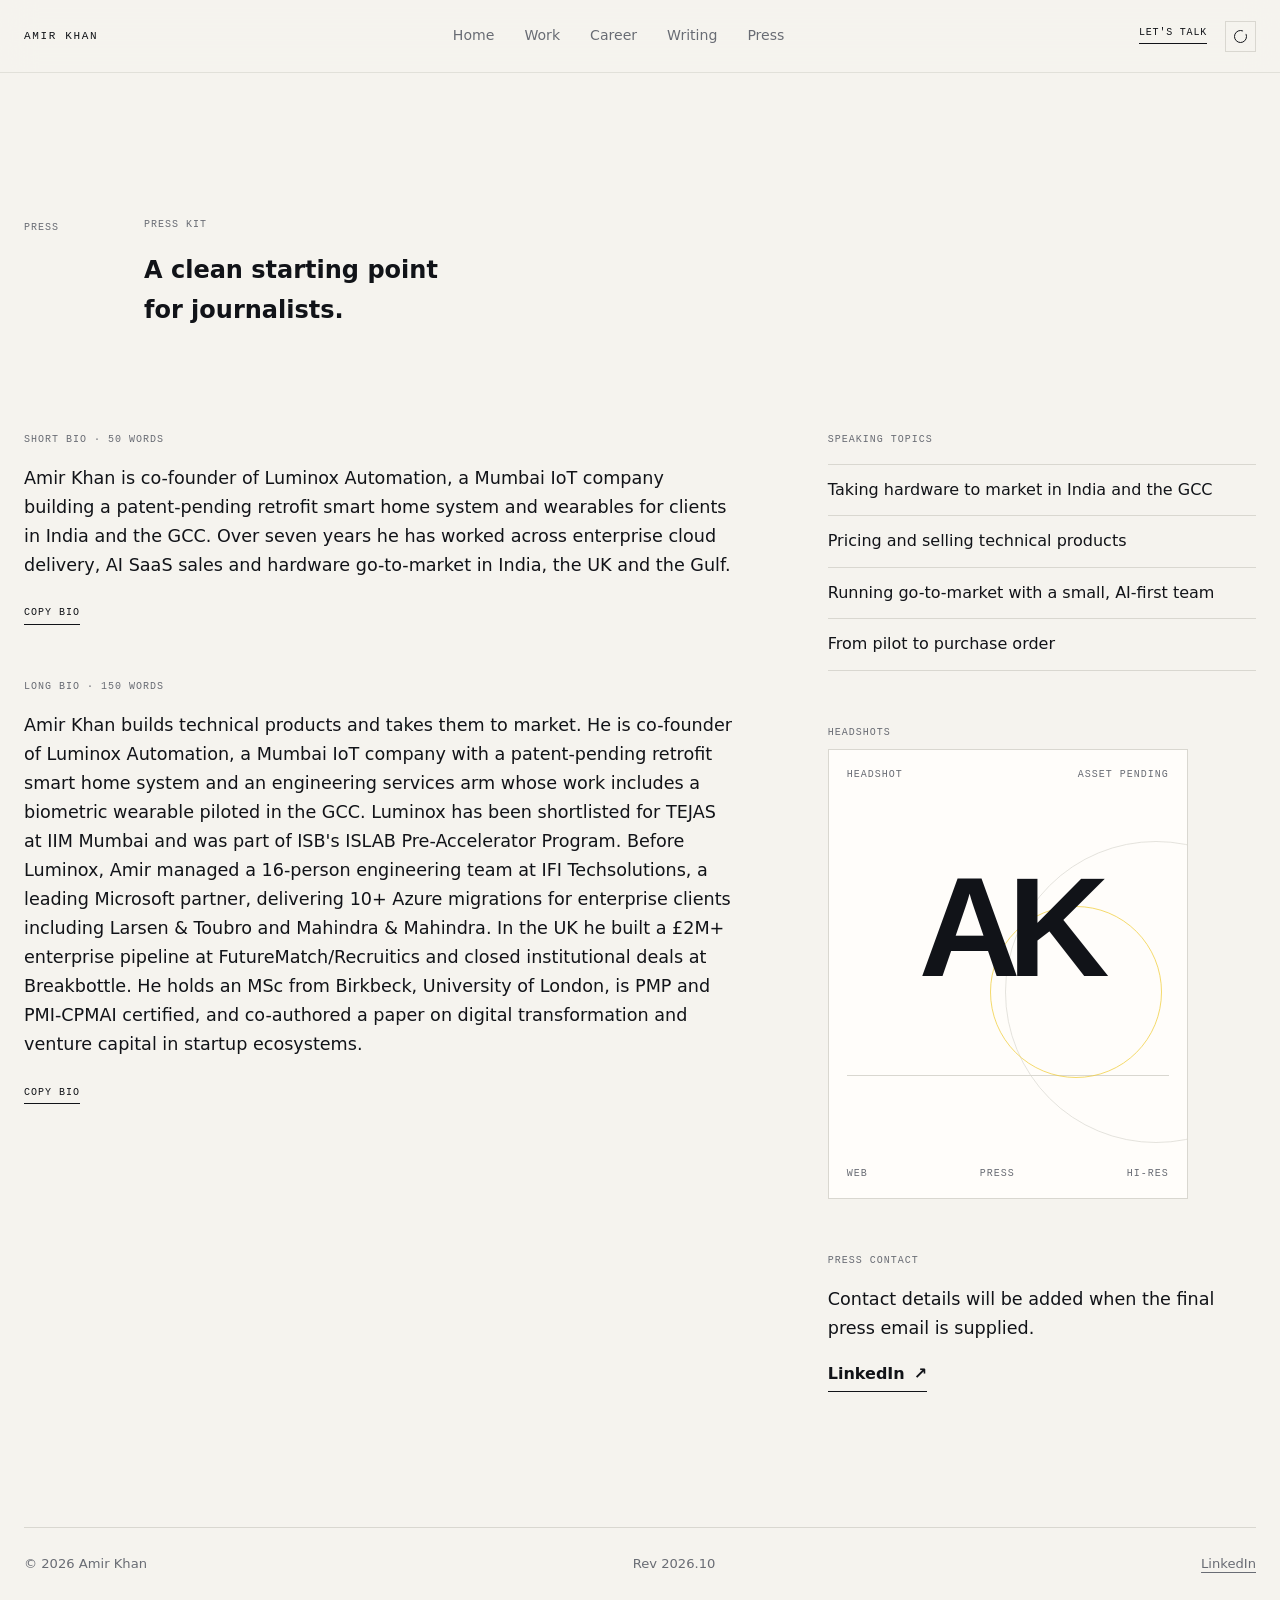
==== commit 58d5e6e0: "Rebuild founder portfolio as premium editorial site" ====
--- a/press/index.html
+++ b/press/index.html
@@ -1,19 +1 @@
-<!doctype html>
-<html lang="en-GB">
-<head>
-<meta charset="utf-8"><meta name="viewport" content="width=device-width, initial-scale=1">
-<title>Press kit | Amir Khan</title><meta name="description" content="Press kit for Amir Khan, co-founder of Luminox Automation. Bios, headshots and speaking topics.">
-<link rel="canonical" href="https://amirkhanworks.github.io/me/press/"><meta property="og:title" content="Press kit | Amir Khan"><meta property="og:description" content="Press kit for Amir Khan, co-founder of Luminox Automation."><meta property="og:image" content="https://amirkhanworks.github.io/me/assets/img/og-image.png"><meta property="og:type" content="profile"><meta name="twitter:card" content="summary_large_image">
-<link rel="preconnect" href="https://fonts.googleapis.com"><link rel="preconnect" href="https://fonts.gstatic.com" crossorigin><link href="https://fonts.googleapis.com/css2?family=Archivo:wdth,wght@62..125,400..800&family=Public+Sans:ital,wght@0,400;0,500;0,600;1,400&family=Martian+Mono:wght@400;500&display=swap" rel="stylesheet"><link rel="icon" href="../assets/favicon/favicon.svg" type="image/svg+xml"><link rel="stylesheet" href="../assets/css/styles.css">
-</head>
-<body><a class="skip-link" href="#main">Skip to content</a><header class="site-header"><div class="header-inner"><a class="brand" href="../">AMIR KHAN</a><nav class="nav" aria-label="Primary navigation"><a href="../">Home</a><a href="../#work">Work</a><a href="../#career">Career</a><a href="../writing/">Writing</a><a href="./">Press</a></nav><div class="nav-actions"><a class="nav-cta" href="../#contact">Let's talk</a><button class="theme-toggle" type="button" aria-label="Switch colour theme"><span class="theme-icon" aria-hidden="true"></span></button></div></div></header>
-<main id="main"><section class="section press-section"><div class="section-intro"><div class="section-index">PRESS</div><div><h1>Press kit</h1><p>Ready-to-use bios, speaking topics and contact details for journalists, editors and event organisers.</p></div></div>
-<div class="press-grid">
-<div class="press-block"><div class="eyebrow">Short bio · 50 words</div><p id="short-bio">Amir Khan is co-founder of Luminox Automation, a Mumbai IoT company building a patent-pending retrofit smart home system and wearables for clients in India and the GCC. Over seven years he has worked across enterprise cloud delivery, AI SaaS sales and hardware go-to-market in India, the UK and the Gulf.</p><button class="text-button" type="button" data-copy="short-bio">Copy bio</button></div>
-<div class="press-block"><div class="eyebrow">Long bio · 150 words</div><p id="long-bio">Amir Khan builds technical products and takes them to market. He is co-founder of Luminox Automation, a Mumbai IoT company with a patent-pending retrofit smart home system and an engineering services arm whose work includes a biometric wearable piloted in the GCC. Luminox has been shortlisted for TEJAS at IIM Mumbai and was part of ISB's ISLAB Pre-Accelerator Program. Before Luminox, Amir managed a 16-person engineering team at IFI Techsolutions, a leading Microsoft partner, delivering 10+ Azure migrations for enterprise clients including Larsen &amp; Toubro and Mahindra &amp; Mahindra. In the UK he built a £2M+ enterprise pipeline at FutureMatch/Recruitics and closed institutional deals at Breakbottle. He holds an MSc from Birkbeck, University of London, is PMP and PMI-CPMAI certified, and co-authored a paper on digital transformation and venture capital in startup ecosystems.</p><button class="text-button" type="button" data-copy="long-bio">Copy bio</button></div>
-<div class="press-block"><div class="eyebrow">Headshots</div><div class="asset-placeholder"><strong>Headshot files</strong><span>WebP, JPG and hi-res press versions will be supplied at launch.</span></div></div>
-<div class="press-block"><div class="eyebrow">Speaking topics</div><div class="topic-list"><span>Taking hardware to market in India and the GCC</span><span>Pricing and selling technical products</span><span>Running go-to-market with a small, AI-first team</span><span>From pilot to purchase order</span></div></div>
-<div class="press-block"><div class="eyebrow">Fast facts</div><table><caption>Key parameters</caption><tbody><tr><th scope="row">Experience</th><td>7+ years</td><td>Engineering, cloud, IoT, SaaS GTM</td></tr><tr><th scope="row">Markets</th><td>3</td><td>India · UK · GCC</td></tr><tr><th scope="row">Team led</th><td>16 engineers</td><td>Enterprise cloud delivery</td></tr><tr><th scope="row">IP</th><td>1 patent pending</td><td>Luminox retrofit smart home</td></tr></tbody></table></div>
-<div class="press-block"><div class="eyebrow">Press contact</div><p class="contact-email"><a href="mailto:[EMAIL]">[EMAIL] ↗</a></p><p><a class="inline-arrow" href="https://www.linkedin.com/in/amirkhanworks/">LinkedIn <span aria-hidden="true">↗</span></a></p></div>
-</div></section></main>
-<footer class="site-footer"><span>© 2026 Amir Khan</span><span>Rev 2026.10</span><a href="https://www.linkedin.com/in/amirkhanworks/">LinkedIn</a></footer><script src="../assets/js/main.js" defer></script></body></html>+<!doctype html><html lang="en-GB"><head><meta charset="utf-8"><meta name="viewport" content="width=device-width, initial-scale=1"><title>Press kit | Amir Khan</title><meta name="description" content="Press kit for Amir Khan, co-founder of Luminox Automation."><link rel="canonical" href="https://amirkhanworks.github.io/me/press/"><meta property="og:title" content="Press kit | Amir Khan"><meta property="og:image" content="https://amirkhanworks.github.io/me/assets/img/og-image.svg"><link rel="stylesheet" href="../assets/css/styles.css"><link rel="icon" href="../assets/favicon/favicon.svg" type="image/svg+xml"></head><body><a class="skip-link" href="#main">Skip to content</a><header class="site-header"><div class="header-inner"><a class="brand" href="../">AMIR KHAN</a><nav class="nav" aria-label="Primary navigation"><a href="../">Home</a><a href="../#work">Work</a><a href="../#career">Career</a><a href="../writing/">Writing</a><a href="./">Press</a></nav><div class="nav-actions"><a class="nav-cta" href="../#contact">Let's talk</a><button class="theme-toggle" type="button" aria-label="Switch colour theme"><span></span></button></div></div></header><main id="main"><section class="section"><div class="section-heading"><p class="section-index">PRESS</p><div><p class="eyebrow">Press kit</p><h1>A clean starting point<br>for journalists.</h1></div></div><div class="press-layout"><div><p class="eyebrow">Short bio · 50 words</p><p id="short-bio">Amir Khan is co-founder of Luminox Automation, a Mumbai IoT company building a patent-pending retrofit smart home system and wearables for clients in India and the GCC. Over seven years he has worked across enterprise cloud delivery, AI SaaS sales and hardware go-to-market in India, the UK and the Gulf.</p><button class="copy-button" type="button" data-copy="short-bio">Copy bio</button><p class="eyebrow" style="margin-top:55px">Long bio · 150 words</p><p id="long-bio">Amir Khan builds technical products and takes them to market. He is co-founder of Luminox Automation, a Mumbai IoT company with a patent-pending retrofit smart home system and an engineering services arm whose work includes a biometric wearable piloted in the GCC. Luminox has been shortlisted for TEJAS at IIM Mumbai and was part of ISB's ISLAB Pre-Accelerator Program. Before Luminox, Amir managed a 16-person engineering team at IFI Techsolutions, a leading Microsoft partner, delivering 10+ Azure migrations for enterprise clients including Larsen &amp; Toubro and Mahindra &amp; Mahindra. In the UK he built a £2M+ enterprise pipeline at FutureMatch/Recruitics and closed institutional deals at Breakbottle. He holds an MSc from Birkbeck, University of London, is PMP and PMI-CPMAI certified, and co-authored a paper on digital transformation and venture capital in startup ecosystems.</p><button class="copy-button" type="button" data-copy="long-bio">Copy bio</button></div><div><p class="eyebrow">Speaking topics</p><ul><li>Taking hardware to market in India and the GCC</li><li>Pricing and selling technical products</li><li>Running go-to-market with a small, AI-first team</li><li>From pilot to purchase order</li></ul><p class="eyebrow" style="margin-top:55px">Headshots</p><div class="portrait-placeholder" style="max-width:360px"><div class="portrait-top"><span>HEADSHOT</span><span>ASSET PENDING</span></div><div class="portrait-monogram">AK</div><div class="portrait-rule"></div><div class="portrait-bottom"><span>WEB</span><span>PRESS</span><span>HI-RES</span></div></div><p class="eyebrow" style="margin-top:55px">Press contact</p><p>Contact details will be added when the final press email is supplied.</p><a class="text-link" href="https://www.linkedin.com/in/amirkhanworks/">LinkedIn <span>↗</span></a></div></div></section></main><footer class="site-footer"><span>© 2026 Amir Khan</span><span>Rev 2026.10</span><a href="https://www.linkedin.com/in/amirkhanworks/">LinkedIn</a></footer><script src="../assets/js/main.js" defer></script></body></html>
--- a/assets/css/styles.css
+++ b/assets/css/styles.css
@@ -1,108 +1,21 @@
-:root{--bg:#F7F6F2;--surface:#FFFFFF;--text:#111318;--muted:#686C75;--line:#E3E2DC;--accent:#F2CF35;--link:#2447C7;--dark:#111318;color-scheme:light}
-html[data-theme=dark]{--bg:#0D0F12;--surface:#15181D;--text:#F1F1EC;--muted:#9B9DA4;--line:#292D34;--accent:#E7C52F;--link:#91A7FF;--dark:#F1F1EC;color-scheme:dark}
-@media(prefers-color-scheme:dark){:root:not([data-theme=light]){--bg:#0D0F12;--surface:#15181D;--text:#F1F1EC;--muted:#9B9DA4;--line:#292D34;--accent:#E7C52F;--link:#91A7FF;--dark:#F1F1EC;color-scheme:dark}}
-*{box-sizing:border-box}
-html{scroll-behavior:smooth}
-body{margin:0;background:var(--bg);color:var(--text);font:400 16px/1.65 "Public Sans",system-ui,sans-serif;overflow-x:hidden}
-a{color:inherit;text-underline-offset:4px}
-button{font:inherit;color:inherit}
-:focus-visible{outline:2px solid var(--link);outline-offset:4px}
-.skip-link{position:fixed;left:18px;top:12px;z-index:100;transform:translateY(-160%);padding:8px 11px;background:var(--surface);border:1px solid var(--line)}
-.skip-link:focus{transform:none}
-.site-header{position:sticky;top:0;z-index:50;background:color-mix(in srgb,var(--bg) 94%,transparent);backdrop-filter:blur(10px);border-bottom:1px solid var(--line)}
-.header-inner{width:min(1240px,calc(100% - 40px));margin:0 auto;min-height:68px;display:grid;grid-template-columns:auto 1fr auto;gap:30px;align-items:center}
-.brand{font:500 12px/1 "Martian Mono",monospace;letter-spacing:.14em;text-decoration:none;white-space:nowrap}
-.nav{display:flex;justify-content:center;gap:24px;min-width:0;overflow-x:auto;scrollbar-width:none}
-.nav::-webkit-scrollbar{display:none}
-.nav a{color:var(--muted);font-size:.93rem;text-decoration:none;white-space:nowrap}
-.nav a:hover,.nav a[aria-current=true]{color:var(--text)}
-.nav-actions{display:flex;align-items:center;gap:13px}
-.nav-cta{font:500 11px/1 "Martian Mono",monospace;letter-spacing:.06em;text-transform:uppercase;text-decoration:none;border-bottom:1px solid var(--text);padding-bottom:5px;white-space:nowrap}
-.theme-toggle{width:34px;height:34px;display:grid;place-items:center;background:transparent;border:1px solid var(--line);cursor:pointer}
-.theme-icon{width:14px;height:14px;border:1.5px solid var(--text);border-radius:50%;display:block;position:relative}
-.theme-icon:after{content:"";position:absolute;width:5px;height:5px;background:var(--bg);border-radius:50%;top:-1px;right:-1px}
-.hero{border-bottom:1px solid var(--line)}
-.hero-inner{width:min(1240px,calc(100% - 40px));margin:0 auto;padding:96px 0 76px;display:grid;grid-template-columns:minmax(0,1.25fr) minmax(340px,.75fr);column-gap:74px;row-gap:56px}
-.hero-copy{align-self:end;display:grid;gap:26px}
-.eyebrow,.project-kicker,.section-index,.visual-label,.draft-label,.principle-number,.writing-meta,.final-meta{font:500 11px/1.4 "Martian Mono",monospace;letter-spacing:.1em;text-transform:uppercase;color:var(--muted)}
-.hero h1{margin:0;max-width:820px;font:700 clamp(3.5rem,7vw,7rem)/.92 "Archivo",Arial,sans-serif;letter-spacing:-.04em;font-stretch:112%;text-wrap:balance}
-.accent-underline{background:linear-gradient(transparent 76%,var(--accent) 76%,var(--accent) 92%,transparent 92%)}
-.hero-lede{max-width:680px;font-size:1.18rem;line-height:1.55;margin:0}
-.hero-cta{display:flex;flex-wrap:wrap;gap:12px}
-.button{display:inline-flex;align-items:center;justify-content:center;gap:10px;padding:13px 17px;border:1px solid var(--text);font-weight:600;text-decoration:none}
-.button-primary{background:var(--text);color:var(--bg)}
-.button-primary:hover{transform:translateY(-1px)}
-.button-secondary{border-color:var(--line)}
-.button-secondary:hover{border-color:var(--text)}
-.hero-visual{display:flex;justify-content:flex-end;align-items:end}
-.profile-poster{width:min(420px,100%);aspect-ratio:4/5;background:var(--surface);border:1px solid var(--line);position:relative;overflow:hidden;padding:20px;display:flex;flex-direction:column;justify-content:space-between}
-.poster-top,.poster-bottom{display:flex;justify-content:space-between;gap:15px;font:500 10px/1.4 "Martian Mono",monospace;letter-spacing:.09em;text-transform:uppercase}
-.poster-mark{font:700 9.5rem/.9 "Archivo",Arial,sans-serif;letter-spacing:-.09em;align-self:center}
-.poster-grid{position:absolute;inset:78px 20px 70px;display:grid;grid-template-columns:repeat(4,1fr);grid-template-rows:repeat(8,1fr);opacity:.16}
-.poster-grid span{border-right:1px solid var(--text);border-bottom:1px solid var(--text)}
-.poster-grid span:nth-child(1){grid-column:1/3;grid-row:2/5}.poster-grid span:nth-child(2){grid-column:3/5;grid-row:4/7}.poster-grid span:nth-child(3){grid-column:2/4;grid-row:6/9}.poster-grid span:nth-child(4){grid-column:1/5;grid-row:1/9}
-.proof-strip{grid-column:1/-1;display:grid;grid-template-columns:repeat(4,1fr);border-top:1px solid var(--line);padding-top:22px}
-.proof-strip>div{padding-right:24px}
-.proof-strip>div+div{border-left:1px solid var(--line);padding-left:24px}
-.proof-strip strong{display:block;font:700 2rem/1 "Archivo",Arial,sans-serif;letter-spacing:-.03em}
-.proof-strip span{display:block;color:var(--muted);font-size:.9rem;line-height:1.45;margin-top:8px}
-.section{width:min(1240px,calc(100% - 40px));margin:0 auto;padding:122px 0;border-bottom:1px solid var(--line)}
-.section-intro{display:grid;grid-template-columns:88px minmax(0,660px);gap:28px;margin-bottom:64px}
-.section-index{padding-top:8px}
-.section-intro h2{margin:0;font:650 clamp(2.1rem,4vw,4rem)/.98 "Archivo",Arial,sans-serif;letter-spacing:-.035em;font-stretch:110%}
-.section-intro p{margin:18px 0 0;max-width:650px;font-size:1.08rem;color:var(--muted)}
-.projects{display:grid;gap:36px}
-.project{display:grid;border-top:1px solid var(--line);padding-top:36px}
-.project-body{display:grid;align-content:start;gap:24px}
-.project h3{margin:0;font:650 clamp(2rem,3vw,3rem)/1 "Archivo",Arial,sans-serif;letter-spacing:-.035em;font-stretch:110%;text-wrap:balance}
-.project-summary{margin:0;max-width:600px;font-size:1.08rem}
-.story{display:grid;grid-template-columns:repeat(3,minmax(0,1fr));gap:28px;padding-top:10px}
-.story>div{border-top:1px solid var(--line);padding-top:13px}
-.story span{font:500 10px/1.3 "Martian Mono",monospace;letter-spacing:.11em;text-transform:uppercase}
-.story p{margin:9px 0 0}
-.project-visual{min-height:430px;position:relative;overflow:hidden;border:1px solid var(--line)}
-.visual-dark{background:#111318;color:#F1F1EC;padding:20px;display:flex;flex-direction:column}
-.visual-label{color:inherit;opacity:.7}
-.visual-dark svg{width:100%;height:100%;margin:auto;display:block}
-.telemetry-grid path{stroke:#8e939d;stroke-width:1;opacity:.18}
-.telemetry-line{fill:none;stroke:#E7C52F;stroke-width:5}
-.telemetry-dot{fill:#E7C52F}
-.visual-footer{display:flex;justify-content:space-between;gap:20px;font:500 9px/1.3 "Martian Mono",monospace;letter-spacing:.09em;text-transform:uppercase;opacity:.75}
-.project-camel{grid-template-columns:minmax(0,1fr) minmax(0,1.08fr);column-gap:44px;align-items:stretch}
-.project-camel .project-visual{grid-column:2;grid-row:1}
-.project-camel .project-body{grid-column:1;grid-row:1;padding-top:4px}
-.project-home{grid-template-columns:minmax(0,1fr) minmax(0,.92fr);column-gap:50px;align-items:center}
-.project-home .project-visual{grid-column:2;grid-row:1}
-.project-home .project-body{grid-column:1;grid-row:1}
-.visual-home{background:var(--surface);padding:18px;display:flex;flex-direction:column}
-.visual-home svg{width:100%;height:100%;margin:auto}
-.home-wall{fill:none;stroke:var(--text);stroke-width:1.5;opacity:.35}.home-room{fill:transparent;stroke:var(--text);stroke-width:1.3;opacity:.45}.home-switch{fill:var(--accent);stroke:var(--text);stroke-width:1}.home-node{fill:var(--text)}.home-line{fill:none;stroke:var(--text);stroke-width:1.5;stroke-dasharray:5 6;opacity:.6}.home-caption{font:500 10px "Martian Mono",monospace;letter-spacing:.1em;fill:var(--muted)}
-.metrics-four{grid-template-columns:repeat(4,minmax(0,1fr))}
-.project-gtm{grid-template-columns:minmax(0,.9fr) minmax(0,1.1fr);column-gap:48px;align-items:center}
-.project-gtm .project-visual{grid-column:1;grid-row:1}.project-gtm .project-body{grid-column:2;grid-row:1}
-.visual-paper{background:var(--surface);padding:28px;display:flex;flex-direction:column;justify-content:center}
-.pipeline-total{font:700 clamp(5rem,9vw,8rem)/.85 "Archivo",Arial,sans-serif;letter-spacing:-.07em;margin-top:42px}
-.pipeline-total span{color:var(--accent)}
-.pipeline-caption{font:500 10px "Martian Mono",monospace;letter-spacing:.12em;text-transform:uppercase;color:var(--muted);margin-top:9px}
-.pipeline-bar{height:12px;background:var(--line);margin:36px 0 18px;overflow:hidden}.pipeline-bar span{display:block;width:var(--w);height:100%;background:var(--accent)}
-.pipeline-clients{display:flex;gap:20px;flex-wrap:wrap;color:var(--muted);font-size:.9rem}
-.deal-line{display:grid;grid-template-columns:120px 1fr;gap:20px;border-top:1px solid var(--line);margin-top:38px;padding-top:18px}.deal-line div{display:grid;gap:5px}.deal-line strong{font:700 2.2rem/1 "Archivo",Arial,sans-serif}.deal-line span{color:var(--muted)}
-.project-proof{display:grid;grid-template-columns:auto auto 1fr;gap:10px 18px;align-items:baseline;border-top:1px solid var(--line);padding-top:18px}.project-proof span{color:var(--muted)}.project-proof strong{font:700 1.7rem/1 "Archivo",Arial,sans-serif}
-.project-cloud{grid-template-columns:minmax(0,1fr) minmax(0,.95fr);column-gap:50px;align-items:center}
-.project-cloud .project-body{grid-column:1;grid-row:1}.project-cloud .project-visual{grid-column:2;grid-row:1}
-.visual-cloud{background:var(--text);color:var(--bg);padding:20px;display:flex;flex-direction:column}.visual-cloud .visual-footer{margin-top:auto}.visual-cloud svg{width:100%;height:100%;margin:auto}.cloud-box{fill:none;stroke:var(--bg);stroke-width:1;opacity:.45}.cloud-core{fill:var(--bg);color:var(--text);stroke-width:1.5}.visual-cloud text{font:500 10px "Martian Mono",monospace;letter-spacing:.12em;fill:currentColor}.cloud-connector{fill:none;stroke:var(--bg);stroke-width:1.5}.cloud-dot{fill:var(--accent)}
-.cloud-stats{display:grid;grid-template-columns:repeat(3,1fr);border-top:1px solid var(--line);padding-top:18px;gap:18px}.cloud-stats strong,.project-metrics strong{display:block;font:700 2rem/1 "Archivo",Arial,sans-serif;letter-spacing:-.03em}.cloud-stats span,.project-metrics span{display:block;color:var(--muted);font-size:.86rem;line-height:1.4;margin-top:7px}
-.project-metrics{display:grid;grid-template-columns:repeat(auto-fit,minmax(140px,1fr));gap:24px;border-top:1px solid var(--line);padding-top:18px}.sub-project{border-left:2px solid var(--accent);padding-left:16px}.sub-project span{font:650 1rem "Archivo",Arial,sans-serif}.sub-project p{margin:5px 0 0}
-.metrics-band{width:min(1240px,calc(100% - 40px));margin:0 auto;display:grid;grid-template-columns:repeat(5,1fr);border-bottom:1px solid var(--line);padding:34px 0}.metric{padding:0 24px}.metric:first-child{padding-left:0}.metric+ .metric{border-left:1px solid var(--line)}.metric strong{display:block;font:700 clamp(2rem,3vw,3rem)/1 "Archivo",Arial,sans-serif;letter-spacing:-.04em}.metric span{display:block;color:var(--muted);font-size:.85rem;margin-top:6px}
-.career-timeline{border-top:1px solid var(--line)}.career-item{display:grid;grid-template-columns:70px 1fr 1fr minmax(260px,1.25fr);gap:24px;padding:25px 0;border-bottom:1px solid var(--line);align-items:start}.career-item.current{padding-top:32px;padding-bottom:32px}.career-year{font:500 12px "Martian Mono",monospace;color:var(--muted);padding-top:3px}.career-company{font:600 1.1rem/1.2 "Archivo",Arial,sans-serif}.career-role strong{display:block;font-weight:600}.career-role time{display:block;color:var(--muted);font:500 10px/1.4 "Martian Mono",monospace;letter-spacing:.08em;text-transform:uppercase;margin-top:5px}.career-item p{margin:0}
-.writing-section{display:grid;grid-template-columns:88px minmax(0,1.2fr) minmax(260px,.8fr);column-gap:28px;align-items:start}.writing-section .section-intro{grid-column:1/-1}.writing-feature{padding-right:54px}.writing-meta{margin-bottom:22px}.writing-feature h3{margin:0;max-width:760px;font:650 clamp(2.4rem,4vw,4.2rem)/.98 "Archivo",Arial,sans-serif;letter-spacing:-.04em;font-stretch:110%}.writing-feature p{max-width:700px;font-size:1.1rem}.inline-arrow{display:inline-flex;gap:9px;align-items:center;font-weight:600;text-decoration:none;border-bottom:1px solid currentColor;padding-bottom:4px}.writing-drafts{border-left:1px solid var(--line);padding-left:28px;display:grid;align-content:start}.draft-label{margin-bottom:18px}.writing-drafts a{padding:15px 0;border-top:1px solid var(--line);text-decoration:none}.writing-drafts a:hover{color:var(--link)}
-.principles-section{display:block}.principles{display:grid;grid-template-columns:1fr 1fr 1fr;gap:0;border-top:1px solid var(--line)}.principles article{padding:28px 30px 28px 0;min-height:250px}.principles article+article{border-left:1px solid var(--line);padding-left:30px}.principles h3{margin:20px 0 12px;font:650 clamp(1.6rem,2.5vw,2.4rem)/1 "Archivo",Arial,sans-serif;letter-spacing:-.03em}.principles p{max-width:360px;margin:0}
-.recognition-list{border-top:1px solid var(--line)}.recognition-item{display:grid;grid-template-columns:150px minmax(190px,1fr) minmax(260px,1.5fr);gap:24px;padding:22px 0;border-bottom:1px solid var(--line);text-decoration:none}.recognition-item:hover strong{color:var(--link)}.recognition-item span{font:500 10px "Martian Mono",monospace;letter-spacing:.1em;text-transform:uppercase;color:var(--muted)}.recognition-item strong{font:600 1.05rem "Archivo",Arial,sans-serif}.recognition-item small{color:var(--muted)}
-.press-grid{display:grid;grid-template-columns:1.2fr .8fr;gap:60px}.press-grid p{max-width:680px;font-size:1.08rem}.text-button{background:transparent;border:0;border-bottom:1px solid var(--text);padding:3px 0;font:500 11px "Martian Mono",monospace;letter-spacing:.08em;text-transform:uppercase;cursor:pointer}.topic-list{display:grid;border-top:1px solid var(--line);margin:18px 0 24px}.topic-list span{padding:12px 0;border-bottom:1px solid var(--line)}
-.final-cta{background:var(--text);color:var(--bg)}.final-cta-inner{width:min(1240px,calc(100% - 40px));margin:0 auto;padding:130px 0}.final-cta .eyebrow,.final-cta .final-meta{color:color-mix(in srgb,var(--bg) 62%,transparent)}.final-cta h2{max-width:940px;margin:25px 0 24px;font:650 clamp(3rem,7vw,7rem)/.92 "Archivo",Arial,sans-serif;letter-spacing:-.045em;font-stretch:112%;text-wrap:balance}.final-cta p{max-width:620px;color:color-mix(in srgb,var(--bg) 72%,transparent);font-size:1.1rem}.final-links{display:flex;flex-wrap:wrap;gap:28px;margin:36px 0 52px}.final-links a{font:600 clamp(1.5rem,3vw,2.4rem) "Archivo",Arial,sans-serif;text-decoration:none;border-bottom:1px solid color-mix(in srgb,var(--bg) 65%,transparent);padding-bottom:7px}.final-links a:hover{border-bottom-color:var(--accent)}.final-meta{color:color-mix(in srgb,var(--bg) 58%,transparent)}
-.site-footer{width:min(1240px,calc(100% - 40px));margin:0 auto;padding:24px 0;display:flex;justify-content:space-between;gap:20px;flex-wrap:wrap;color:var(--muted);font-size:.85rem}
-@media(max-width:1050px){.hero-inner{column-gap:40px}.hero h1{font-size:clamp(3.2rem,7vw,5.7rem)}.project-camel,.project-home,.project-gtm,.project-cloud{grid-template-columns:1fr}.project-camel .project-body,.project-camel .project-visual,.project-home .project-body,.project-home .project-visual,.project-gtm .project-body,.project-gtm .project-visual,.project-cloud .project-body,.project-cloud .project-visual{grid-column:1;grid-row:auto}.project-visual{min-height:360px}.writing-section{display:block}.writing-feature{padding-right:0;margin-bottom:54px}.writing-drafts{border-left:0;border-top:1px solid var(--line);padding:22px 0 0}.press-grid{grid-template-columns:1fr}}
-@media(max-width:800px){.header-inner{grid-template-columns:auto 1fr auto;gap:16px;width:min(100% - 28px,1240px)}.nav{justify-content:flex-start;gap:17px}.nav-actions{gap:8px}.nav-cta{display:none}.hero-inner,.section,.metrics-band,.final-cta-inner,.site-footer{width:min(100% - 28px,1240px)}.hero-inner{padding:68px 0 58px;grid-template-columns:1fr}.hero-visual{justify-content:flex-start}.profile-poster{width:min(360px,100%)}.proof-strip{grid-template-columns:1fr 1fr;gap:20px 0}.proof-strip>div:nth-child(3){border-left:0;padding-left:0}.proof-strip>div{padding-right:18px}.proof-strip>div+div{padding-left:18px}.section{padding:90px 0}.section-intro{grid-template-columns:55px minmax(0,1fr);gap:18px;margin-bottom:48px}.story{grid-template-columns:1fr}.metrics-band{grid-template-columns:repeat(2,1fr);gap:28px 0}.metric{padding:0 18px}.metric:nth-child(3){padding-left:0}.metric:nth-child(4){border-left:1px solid var(--line)}.metric:nth-child(5){padding-left:0}.career-item{grid-template-columns:55px 1fr;gap:8px 18px}.career-role{grid-column:2}.career-item p{grid-column:2;max-width:620px}.principles{grid-template-columns:1fr}.principles article{min-height:0;padding:28px 0}.principles article+article{border-left:0;border-top:1px solid var(--line);padding-left:0}.recognition-item{grid-template-columns:80px 1fr;gap:8px 18px}.recognition-item small{grid-column:2}.recognition-item span{grid-row:1/3}.final-cta-inner{padding:100px 0}}
-@media(max-width:560px){body{font-size:15px}.header-inner{min-height:60px}.brand{font-size:10px}.theme-toggle{width:31px;height:31px}.hero h1{font-size:clamp(2.8rem,14vw,4.3rem)}.hero-lede{font-size:1.05rem}.button{width:100%}.profile-poster{width:100%}.poster-mark{font-size:7rem}.section{padding:76px 0}.section-intro h2{font-size:2.2rem}.project h3{font-size:2rem}.project-visual{min-height:300px}.visual-paper{padding:22px}.pipeline-total{font-size:5rem}.proof-strip{grid-template-columns:1fr}.proof-strip>div,.proof-strip>div+div,.proof-strip>div:nth-child(3){padding:0;border-left:0;border-top:1px solid var(--line);padding-top:16px}.proof-strip>div:first-child{border-top:0;padding-top:0}.metrics-band{grid-template-columns:1fr 1fr}.metric:nth-child(3){padding-left:0}.metric:nth-child(4){padding-left:18px}.metric:nth-child(5){padding-left:0;grid-column:1/-1}.final-cta h2{font-size:clamp(2.7rem,13vw,4.4rem)}.final-links{display:grid;gap:18px}.final-links a{font-size:1.7rem}}
-@media(prefers-reduced-motion:reduce){html{scroll-behavior:auto}.button-primary{transform:none!important}}
-@media(hover:hover){.button,.recognition-item,.inline-arrow{transition:transform .2s ease,color .2s ease,border-color .2s ease}.inline-arrow:hover{transform:translateX(3px)}}+:root{--bg:#f5f3ee;--paper:#fffdfa;--ink:#111318;--muted:#696c74;--line:#d9d7d0;--accent:#efca2f;--blue:#2447c7;--dark:#121418;color-scheme:light}
+html[data-theme=dark]{--bg:#0d0f12;--paper:#15181d;--ink:#f2f1eb;--muted:#9a9ca4;--line:#2a2d33;--accent:#e7c52f;--blue:#91a7ff;--dark:#f2f1eb;color-scheme:dark}
+*{box-sizing:border-box}html{scroll-behavior:smooth}body{margin:0;background:var(--bg);color:var(--ink);font:400 16px/1.65 "Public Sans",system-ui,sans-serif;overflow-x:hidden}a{color:inherit;text-underline-offset:4px}button{font:inherit;color:inherit}:focus-visible{outline:2px solid var(--blue);outline-offset:4px}.skip-link{position:fixed;z-index:100;top:10px;left:16px;padding:8px 12px;background:var(--paper);border:1px solid var(--line);transform:translateY(-150%)}.skip-link:focus{transform:none}
+.site-header{position:sticky;top:0;z-index:50;background:color-mix(in srgb,var(--bg) 92%,transparent);backdrop-filter:blur(16px);border-bottom:1px solid color-mix(in srgb,var(--line) 70%,transparent)}.header-inner{width:min(1320px,calc(100% - 48px));min-height:72px;margin:auto;display:grid;grid-template-columns:auto 1fr auto;align-items:center;gap:40px}.brand{font:500 11px/1 "Martian Mono",monospace;letter-spacing:.15em;text-decoration:none}.nav{display:flex;justify-content:center;gap:30px}.nav a{font-size:.88rem;color:var(--muted);text-decoration:none;white-space:nowrap}.nav a:hover,.nav a[aria-current=true]{color:var(--ink)}.nav-actions{display:flex;align-items:center;gap:18px}.nav-cta{font:500 10px/1 "Martian Mono",monospace;letter-spacing:.08em;text-transform:uppercase;text-decoration:none;border-bottom:1px solid var(--ink);padding-bottom:5px}.theme-toggle{width:31px;height:31px;border:1px solid var(--line);background:transparent;display:grid;place-items:center;cursor:pointer}.theme-toggle span{width:13px;height:13px;border:1px solid var(--ink);border-radius:50%;display:block;position:relative}.theme-toggle span:after{content:"";position:absolute;width:5px;height:5px;background:var(--bg);border-radius:50%;right:-2px;top:-2px}
+.eyebrow,.section-index,.case-number,.art-caption,.portrait-top,.portrait-bottom,.timeline time,.copy-button{font:500 10px/1.35 "Martian Mono",monospace;letter-spacing:.1em;text-transform:uppercase}.eyebrow,.section-index,.case-number{color:var(--muted)}
+.hero{border-bottom:1px solid var(--line)}.hero-inner{width:min(1320px,calc(100% - 48px));margin:auto;padding:105px 0 70px;display:grid;grid-template-columns:minmax(0,1.6fr) minmax(320px,.75fr);column-gap:90px;row-gap:70px}.hero-main{align-self:end}.hero h1{max-width:960px;margin:25px 0 30px;font:700 clamp(4rem,7.8vw,8.4rem)/.88 "Archivo",sans-serif;letter-spacing:-.055em;font-stretch:112%;text-wrap:balance}.hero h1 em{font-style:normal;text-decoration:underline;text-decoration-color:var(--accent);text-decoration-thickness:.075em;text-underline-offset:.07em}.hero-lede{max-width:740px;margin:0;font-size:1.2rem;line-height:1.55}.hero-links{display:flex;align-items:center;gap:24px;margin-top:34px}.button{display:inline-flex;gap:12px;align-items:center;text-decoration:none;padding:13px 17px}.button-dark{background:var(--ink);color:var(--bg)}.text-link{display:inline-flex;gap:9px;align-items:center;text-decoration:none;border-bottom:1px solid currentColor;padding-bottom:4px;font-weight:600}.text-link:hover{color:var(--blue)}.hero-side{display:flex;align-items:end}.portrait-placeholder{width:100%;aspect-ratio:4/5;background:var(--paper);border:1px solid var(--line);padding:18px;display:flex;flex-direction:column;justify-content:space-between;position:relative;overflow:hidden}.portrait-placeholder:before,.portrait-placeholder:after{content:"";position:absolute;border:1px solid var(--line);border-radius:50%;width:300px;height:300px;right:-120px;bottom:55px;opacity:.7}.portrait-placeholder:after{width:170px;height:170px;right:25px;bottom:120px;border-color:var(--accent)}.portrait-top,.portrait-bottom{display:flex;justify-content:space-between;color:var(--muted)}.portrait-monogram{font:700 clamp(7rem,11vw,11rem)/.8 "Archivo",sans-serif;letter-spacing:-.09em;z-index:1;align-self:center}.portrait-rule{width:100%;border-top:1px solid var(--line)}.portrait-bottom{gap:8px}.hero-facts{grid-column:1/-1;border-top:1px solid var(--line);display:grid;grid-template-columns:1fr 1.5fr 1fr 1fr;padding-top:24px}.hero-facts>div{padding-right:28px}.hero-facts>div+div{border-left:1px solid var(--line);padding-left:28px}.hero-facts strong{display:block;font:700 clamp(1.8rem,3vw,3rem)/1 "Archivo",sans-serif;letter-spacing:-.04em}.hero-facts span{display:block;margin-top:6px;font-weight:600}.hero-facts small{display:block;color:var(--muted);line-height:1.4;margin-top:3px}
+.section{width:min(1320px,calc(100% - 48px));margin:auto;padding:135px 0;border-bottom:1px solid var(--line)}.section-heading{display:grid;grid-template-columns:90px 1fr;gap:30px;margin-bottom:72px}.section-heading h2{margin:18px 0 0;font:650 clamp(3rem,5.5vw,6rem)/.9 "Archivo",sans-serif;letter-spacing:-.05em;font-stretch:112%;max-width:900px}.section-index{padding-top:3px}
+.case{display:grid;gap:70px;padding:70px 0;border-top:1px solid var(--line);align-items:center}.case-feature{grid-template-columns:1.05fr .95fr}.case-reverse{grid-template-columns:.9fr 1.1fr}.case-dark{grid-template-columns:1fr 1fr;background:var(--dark);color:#f2f1eb;padding:72px 60px;margin:0 -60px}.case-cloud{grid-template-columns:1fr 1fr}.case-copy{max-width:650px}.case h3{margin:17px 0 20px;font:650 clamp(2.6rem,4vw,4.7rem)/.9 "Archivo",sans-serif;letter-spacing:-.05em}.case-lede{font-size:1.16rem;line-height:1.55;margin:0 0 34px;max-width:600px}.case-detail{display:grid;grid-template-columns:repeat(3,1fr);gap:24px}.case-detail>div{border-top:1px solid var(--line);padding-top:12px}.case-dark .case-detail>div{border-color:#363941}.case-detail b{font:500 9px/1 "Martian Mono",monospace;letter-spacing:.1em;text-transform:uppercase}.case-detail p{margin:9px 0 0;font-size:.94rem}.case-proof{display:flex;align-items:baseline;gap:10px 15px;flex-wrap:wrap;border-top:1px solid var(--line);margin-top:28px;padding-top:17px}.case-proof strong{font:700 2.3rem/1 "Archivo",sans-serif;letter-spacing:-.04em}.case-proof span{color:var(--muted);margin-right:15px}.case-dark .case-proof{border-color:#363941}.case-dark .case-proof span{color:#a4a6ad}.subnote{margin:23px 0 0;color:var(--muted);font-size:.9rem}.case-dark .subnote{color:#a4a6ad}
+.case-art{min-height:470px;position:relative;overflow:hidden}.art-caption{position:absolute;top:19px;left:20px;z-index:2;color:var(--muted)}.art-telemetry{background:#111318;color:#f2f1eb;padding:20px;display:flex;flex-direction:column}.art-telemetry svg{width:100%;height:100%;margin:auto}.grid path{stroke:#8c9098;stroke-width:1;opacity:.18}.signal{fill:none;stroke:var(--accent);stroke-width:5}.art-telemetry circle{fill:var(--accent)}.art-meta{display:flex;justify-content:space-between;gap:15px;font:500 9px "Martian Mono",monospace;letter-spacing:.08em;color:#9a9da5}.art-home{background:var(--paper);border:1px solid var(--line);padding:20px;display:flex}.art-home svg{width:100%;height:100%;margin:auto}.art-home .wall,.art-home .room{fill:none;stroke:var(--ink);stroke-width:1.4;opacity:.35}.art-home .switch{fill:var(--accent);stroke:var(--ink);stroke-width:1}.art-home .node{fill:var(--ink)}.art-home .wire{fill:none;stroke:var(--ink);stroke-width:1.4;stroke-dasharray:5 6;opacity:.55}.art-home text{font:500 10px "Martian Mono",monospace;letter-spacing:.08em;fill:var(--muted)}.art-pipeline{padding:34px;background:#f0eee7;color:#111318}.big-proof{font:700 clamp(6rem,10vw,10rem)/.78 "Archivo",sans-serif;letter-spacing:-.08em;margin-top:55px}.big-proof span{color:#d1ae18}.art-pipeline>p{font:500 10px "Martian Mono",monospace;text-transform:uppercase;letter-spacing:.1em;color:#696c74}.rule-meter{height:9px;background:#d5d2ca;margin:40px 0 20px}.rule-meter span{display:block;width:86%;height:100%;background:#111318}.client-row{display:flex;gap:18px;flex-wrap:wrap;color:#696c74;font-size:.88rem}.deal-row{display:grid;grid-template-columns:90px 1fr;gap:20px;border-top:1px solid #cbc8bf;margin-top:40px;padding-top:17px}.deal-row strong{font:700 2.5rem/1 "Archivo",sans-serif}.deal-row span{font-size:.85rem;color:#696c74}.art-cloud{background:var(--ink);color:var(--bg);padding:20px;display:flex}.art-cloud svg{width:100%;height:100%;margin:auto}.art-cloud rect{fill:none;stroke:var(--bg);stroke-width:1;opacity:.45}.art-cloud .core{fill:var(--bg);stroke-width:1.5}.art-cloud path{fill:none;stroke:var(--bg);stroke-width:1.5}.art-cloud circle{fill:var(--accent)}.art-cloud text{font:500 10px "Martian Mono",monospace;letter-spacing:.12em;fill:currentColor}
+.proof-band{width:min(1320px,calc(100% - 48px));margin:auto;border-bottom:1px solid var(--line);display:grid;grid-template-columns:repeat(5,1fr);padding:35px 0}.proof-band div{padding:0 24px}.proof-band div:first-child{padding-left:0}.proof-band div+div{border-left:1px solid var(--line)}.proof-band strong{display:block;font:700 clamp(2rem,3.5vw,3.5rem)/1 "Archivo",sans-serif;letter-spacing:-.05em}.proof-band span{color:var(--muted);font-size:.86rem}
+.timeline{border-top:1px solid var(--line)}.timeline-item{display:grid;grid-template-columns:80px 1fr minmax(300px,.85fr);gap:32px;padding:27px 0;border-bottom:1px solid var(--line);align-items:start}.timeline-item.current{padding-top:34px;padding-bottom:34px}.timeline time{color:var(--muted);padding-top:5px}.timeline-company{margin:0 0 4px;font-weight:600}.timeline h3{margin:0;font:650 1.55rem/1 "Archivo",sans-serif;letter-spacing:-.03em}.timeline p:last-child{margin:6px 0 0;color:var(--muted);font-size:.83rem}.timeline-item>span{color:var(--muted);font-size:.94rem}
+.writing-layout{display:grid;grid-template-columns:1.4fr .6fr;gap:90px}.featured-essay{max-width:780px}.featured-essay h3{font:650 clamp(3rem,5vw,5.6rem)/.9 "Archivo",sans-serif;letter-spacing:-.05em;margin:18px 0 25px}.featured-essay p{font-size:1.1rem;max-width:700px}.drafts{border-left:1px solid var(--line);padding-left:30px}.drafts>a{display:block;padding:17px 0;border-top:1px solid var(--line);text-decoration:none}.drafts>a:hover{color:var(--blue)}
+.principle-list{display:grid;grid-template-columns:repeat(3,1fr);border-top:1px solid var(--line)}.principle-list article{padding:28px 34px 30px 0;min-height:280px}.principle-list article+article{border-left:1px solid var(--line);padding-left:34px}.principle-list span{font:500 10px "Martian Mono",monospace;color:var(--muted)}.principle-list h3{font:650 clamp(1.9rem,3vw,3rem)/.95 "Archivo",sans-serif;letter-spacing:-.04em;margin:60px 0 15px}.principle-list p{max-width:360px;margin:0}
+.recognition-list{border-top:1px solid var(--line)}.recognition-list>div{display:grid;grid-template-columns:150px 1fr 1.25fr;gap:24px;padding:23px 0;border-bottom:1px solid var(--line)}.recognition-list span{font:500 10px "Martian Mono",monospace;color:var(--muted)}.recognition-list strong{font:600 1.05rem "Archivo",sans-serif}.recognition-list small{color:var(--muted)}
+.press-layout{display:grid;grid-template-columns:1.25fr .75fr;gap:90px}.press-layout>div>p:not(.eyebrow){font-size:1.1rem;max-width:760px}.press-layout ul{list-style:none;margin:18px 0 28px;padding:0;border-top:1px solid var(--line)}.press-layout li{padding:12px 0;border-bottom:1px solid var(--line)}.copy-button{background:transparent;border:0;border-bottom:1px solid var(--ink);padding:4px 0;cursor:pointer;color:var(--ink)}
+.contact{background:var(--ink);color:var(--bg)}.contact-inner{width:min(1320px,calc(100% - 48px));margin:auto;padding:145px 0}.contact .eyebrow{color:color-mix(in srgb,var(--bg) 55%,transparent)}.contact h2{max-width:1000px;margin:24px 0;font:650 clamp(4rem,8vw,8.5rem)/.86 "Archivo",sans-serif;letter-spacing:-.06em}.contact p{max-width:600px;color:color-mix(in srgb,var(--bg) 70%,transparent);font-size:1.12rem}.contact-inner>div{display:flex;gap:34px;margin:42px 0 60px}.contact a{font:600 clamp(1.5rem,3vw,2.5rem) "Archivo",sans-serif;text-decoration:none;border-bottom:1px solid color-mix(in srgb,var(--bg) 55%,transparent);padding-bottom:7px}.contact a:hover{border-color:var(--accent)}.contact small{font:500 10px "Martian Mono",monospace;letter-spacing:.1em;color:color-mix(in srgb,var(--bg) 50%,transparent);text-transform:uppercase}.site-footer{width:min(1320px,calc(100% - 48px));margin:auto;padding:25px 0;display:flex;justify-content:space-between;gap:20px;flex-wrap:wrap;color:var(--muted);font-size:.82rem}
+@media(max-width:1050px){.hero-inner{grid-template-columns:1fr .62fr;column-gap:45px}.hero h1{font-size:clamp(3.6rem,7vw,6.2rem)}.case-feature,.case-reverse,.case-dark,.case-cloud{grid-template-columns:1fr;gap:45px}.case-dark{margin:0;padding:55px 35px}.case-art{min-height:390px}.case-dark .case-art{order:-1}.writing-layout,.press-layout{grid-template-columns:1fr;gap:55px}.drafts{border-left:0;border-top:1px solid var(--line);padding:22px 0 0}.principle-list{grid-template-columns:1fr}.principle-list article{min-height:0;padding:30px 0}.principle-list article+article{border-left:0;border-top:1px solid var(--line);padding-left:0}.principle-list h3{margin-top:25px}}
+@media(max-width:780px){.header-inner{width:calc(100% - 28px);gap:15px}.nav{justify-content:flex-start;gap:17px;overflow:auto}.nav-actions .nav-cta{display:none}.hero-inner,.section,.proof-band,.contact-inner,.site-footer{width:calc(100% - 28px)}.hero-inner{padding:70px 0 55px;grid-template-columns:1fr;row-gap:48px}.hero h1{font-size:clamp(3rem,12vw,5rem)}.hero-lede{font-size:1.05rem}.hero-side{max-width:420px}.hero-facts{grid-template-columns:1fr 1fr;gap:20px 0}.hero-facts>div+div{padding-left:18px}.hero-facts>div:nth-child(3){padding-left:0;border-left:0}.section{padding:95px 0}.section-heading{grid-template-columns:52px 1fr;gap:18px;margin-bottom:50px}.section-heading h2{font-size:clamp(2.6rem,10vw,4.5rem)}.case-dark{margin:0 -14px;padding:45px 14px}.case-detail{grid-template-columns:1fr}.case-art{min-height:330px}.proof-band{grid-template-columns:1fr 1fr;gap:28px 0}.proof-band div{padding:0 18px}.proof-band div:first-child{padding-left:0}.proof-band div:nth-child(3){padding-left:0;border-left:0}.proof-band div:nth-child(5){padding-left:0}.timeline-item{grid-template-columns:58px 1fr;gap:8px 18px}.timeline-item>span{grid-column:2}.timeline h3{font-size:1.35rem}.recognition-list>div{grid-template-columns:80px 1fr;gap:7px 18px}.recognition-list small{grid-column:2}.contact-inner{padding:105px 0}.contact h2{font-size:clamp(3.3rem,13vw,6rem)}}
+@media(max-width:520px){body{font-size:15px}.brand{font-size:9px}.theme-toggle{width:29px;height:29px}.nav{gap:13px}.nav a{font-size:.78rem}.hero h1{font-size:clamp(2.75rem,14vw,4.1rem)}.hero-links{align-items:stretch;flex-direction:column}.button{justify-content:center}.hero-facts{grid-template-columns:1fr}.hero-facts>div,.hero-facts>div+div,.hero-facts>div:nth-child(3){padding:0;border-left:0;border-top:1px solid var(--line);padding-top:17px}.hero-facts>div:first-child{border-top:0;padding-top:0}.section{padding:75px 0}.case{padding:50px 0}.case h3{font-size:2.6rem}.case-art{min-height:290px}.art-pipeline{padding:24px}.big-proof{font-size:5.5rem}.proof-band{grid-template-columns:1fr 1fr}.proof-band div:nth-child(5){grid-column:1/-1}.writing-layout{gap:35px}.featured-essay h3{font-size:2.8rem}.contact-inner>div{flex-direction:column;gap:18px}.contact a{font-size:1.8rem}}
+@media(prefers-reduced-motion:reduce){html{scroll-behavior:auto}}
+@media(hover:hover){a,.button,.copy-button{transition:color .2s ease,border-color .2s ease,transform .2s ease}.button-dark:hover{transform:translateY(-2px)}}
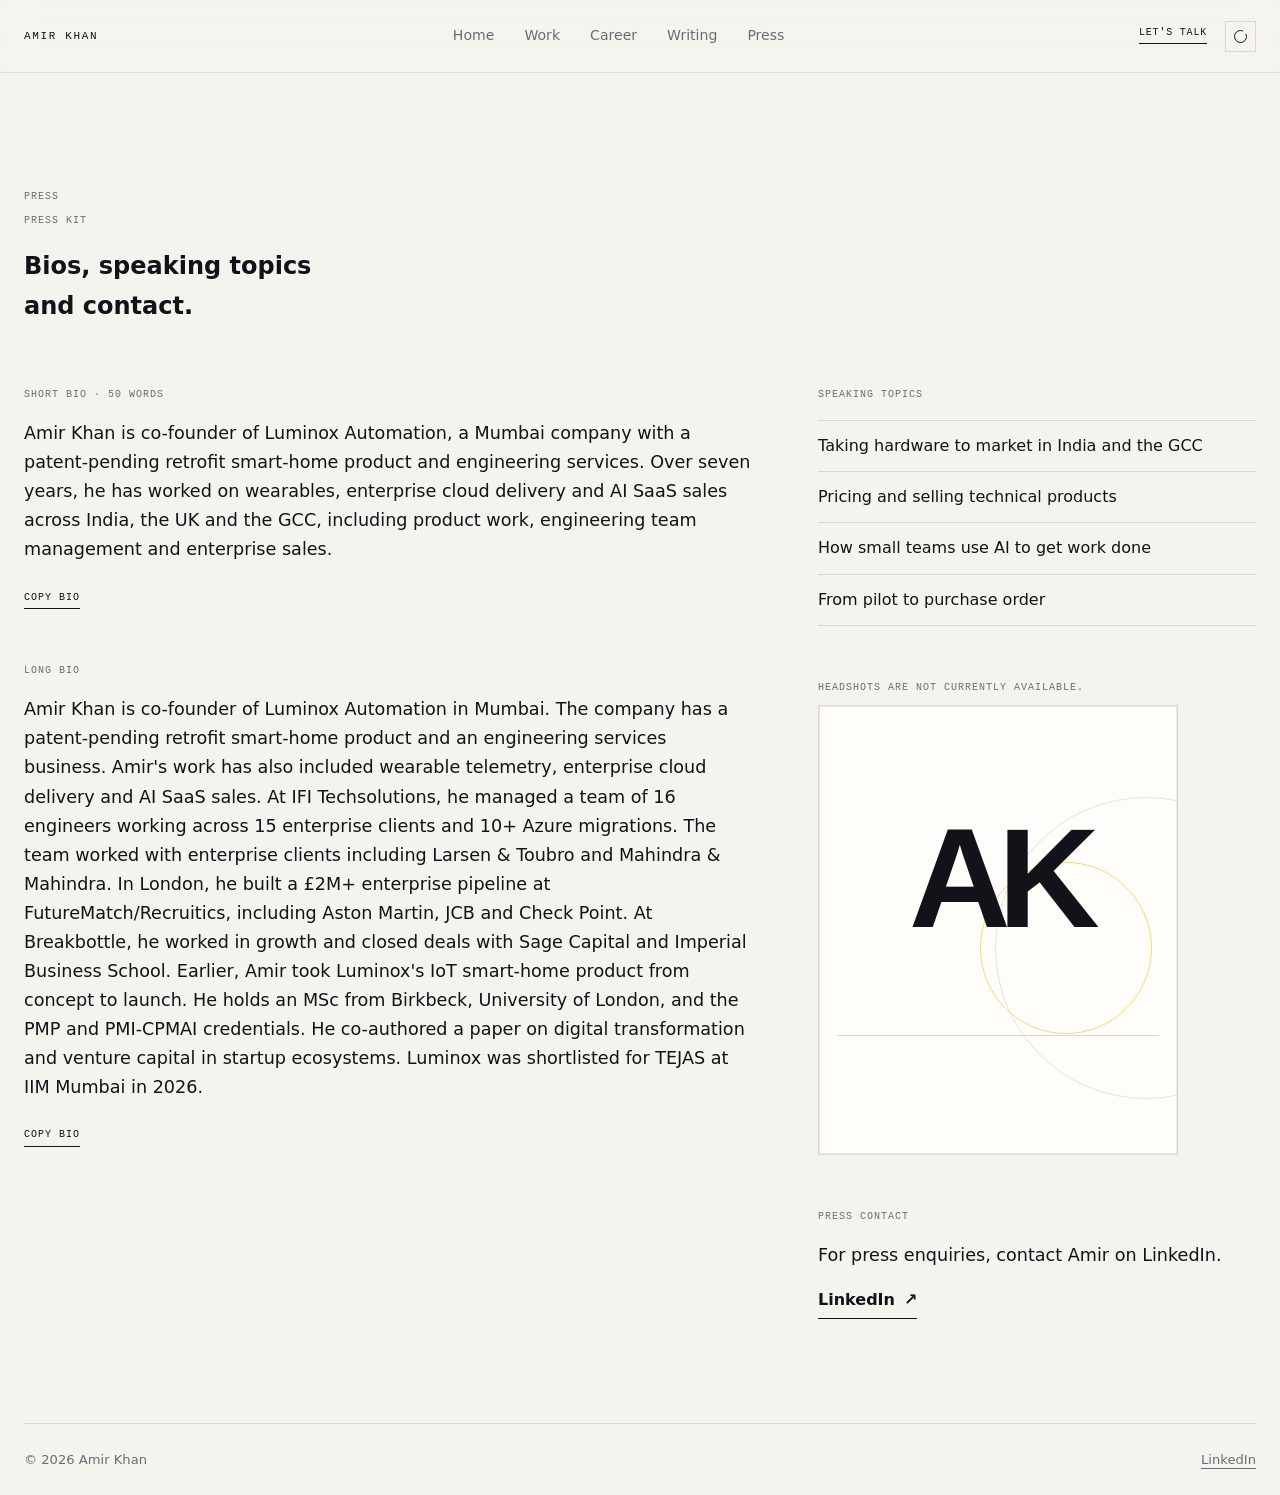
==== commit ac82698b: "Rewrite press kit copy and remove internal production notes" ====
--- a/press/index.html
+++ b/press/index.html
@@ -1 +1 @@
-<!doctype html><html lang="en-GB"><head><meta charset="utf-8"><meta name="viewport" content="width=device-width, initial-scale=1"><title>Press kit | Amir Khan</title><meta name="description" content="Press kit for Amir Khan, co-founder of Luminox Automation."><link rel="canonical" href="https://amirkhanworks.github.io/me/press/"><meta property="og:title" content="Press kit | Amir Khan"><meta property="og:image" content="https://amirkhanworks.github.io/me/assets/img/og-image.svg"><link rel="stylesheet" href="../assets/css/styles.css"><link rel="icon" href="../assets/favicon/favicon.svg" type="image/svg+xml"></head><body><a class="skip-link" href="#main">Skip to content</a><header class="site-header"><div class="header-inner"><a class="brand" href="../">AMIR KHAN</a><nav class="nav" aria-label="Primary navigation"><a href="../">Home</a><a href="../#work">Work</a><a href="../#career">Career</a><a href="../writing/">Writing</a><a href="./">Press</a></nav><div class="nav-actions"><a class="nav-cta" href="../#contact">Let's talk</a><button class="theme-toggle" type="button" aria-label="Switch colour theme"><span></span></button></div></div></header><main id="main"><section class="section"><div class="section-heading"><p class="section-index">PRESS</p><div><p class="eyebrow">Press kit</p><h1>A clean starting point<br>for journalists.</h1></div></div><div class="press-layout"><div><p class="eyebrow">Short bio · 50 words</p><p id="short-bio">Amir Khan is co-founder of Luminox Automation, a Mumbai IoT company building a patent-pending retrofit smart home system and wearables for clients in India and the GCC. Over seven years he has worked across enterprise cloud delivery, AI SaaS sales and hardware go-to-market in India, the UK and the Gulf.</p><button class="copy-button" type="button" data-copy="short-bio">Copy bio</button><p class="eyebrow" style="margin-top:55px">Long bio · 150 words</p><p id="long-bio">Amir Khan builds technical products and takes them to market. He is co-founder of Luminox Automation, a Mumbai IoT company with a patent-pending retrofit smart home system and an engineering services arm whose work includes a biometric wearable piloted in the GCC. Luminox has been shortlisted for TEJAS at IIM Mumbai and was part of ISB's ISLAB Pre-Accelerator Program. Before Luminox, Amir managed a 16-person engineering team at IFI Techsolutions, a leading Microsoft partner, delivering 10+ Azure migrations for enterprise clients including Larsen &amp; Toubro and Mahindra &amp; Mahindra. In the UK he built a £2M+ enterprise pipeline at FutureMatch/Recruitics and closed institutional deals at Breakbottle. He holds an MSc from Birkbeck, University of London, is PMP and PMI-CPMAI certified, and co-authored a paper on digital transformation and venture capital in startup ecosystems.</p><button class="copy-button" type="button" data-copy="long-bio">Copy bio</button></div><div><p class="eyebrow">Speaking topics</p><ul><li>Taking hardware to market in India and the GCC</li><li>Pricing and selling technical products</li><li>Running go-to-market with a small, AI-first team</li><li>From pilot to purchase order</li></ul><p class="eyebrow" style="margin-top:55px">Headshots</p><div class="portrait-placeholder" style="max-width:360px"><div class="portrait-top"><span>HEADSHOT</span><span>ASSET PENDING</span></div><div class="portrait-monogram">AK</div><div class="portrait-rule"></div><div class="portrait-bottom"><span>WEB</span><span>PRESS</span><span>HI-RES</span></div></div><p class="eyebrow" style="margin-top:55px">Press contact</p><p>Contact details will be added when the final press email is supplied.</p><a class="text-link" href="https://www.linkedin.com/in/amirkhanworks/">LinkedIn <span>↗</span></a></div></div></section></main><footer class="site-footer"><span>© 2026 Amir Khan</span><span>Rev 2026.10</span><a href="https://www.linkedin.com/in/amirkhanworks/">LinkedIn</a></footer><script src="../assets/js/main.js" defer></script></body></html>+<!doctype html><html lang="en-GB"><head><meta charset="utf-8"><meta name="viewport" content="width=device-width, initial-scale=1"><title>Press kit | Amir Khan</title><meta name="description" content="Press kit for Amir Khan, co-founder of Luminox Automation."><link rel="canonical" href="https://amirkhanworks.github.io/me/press/"><meta property="og:title" content="Press kit | Amir Khan"><meta property="og:image" content="https://amirkhanworks.github.io/me/assets/img/og-image.svg"><link rel="stylesheet" href="../assets/css/styles.css"><link rel="icon" href="../assets/favicon/favicon.svg" type="image/svg+xml"></head><body><a class="skip-link" href="#main">Skip to content</a><header class="site-header"><div class="header-inner"><a class="brand" href="../">AMIR KHAN</a><nav class="nav" aria-label="Primary navigation"><a href="../">Home</a><a href="../#work">Work</a><a href="../#career">Career</a><a href="../writing/">Writing</a><a href="./">Press</a></nav><div class="nav-actions"><a class="nav-cta" href="../#contact">Let's talk</a><button class="theme-toggle" type="button" aria-label="Switch colour theme"><span></span></button></div></div></header><main id="main"><section class="section"><div class="section-heading"><p class="section-index">PRESS</p><div><p class="eyebrow">Press kit</p><h1>Bios, speaking topics<br>and contact.</h1></div></div><div class="press-layout"><div><p class="eyebrow">Short bio · 50 words</p><p id="short-bio">Amir Khan is co-founder of Luminox Automation, a Mumbai company with a patent-pending retrofit smart-home product and engineering services. Over seven years, he has worked on wearables, enterprise cloud delivery and AI SaaS sales across India, the UK and the GCC, including product work, engineering team management and enterprise sales.</p><button class="copy-button" type="button" data-copy="short-bio">Copy bio</button><p class="eyebrow press-note">Long bio</p><p id="long-bio">Amir Khan is co-founder of Luminox Automation in Mumbai. The company has a patent-pending retrofit smart-home product and an engineering services business. Amir's work has also included wearable telemetry, enterprise cloud delivery and AI SaaS sales. At IFI Techsolutions, he managed a team of 16 engineers working across 15 enterprise clients and 10+ Azure migrations. The team worked with enterprise clients including Larsen &amp; Toubro and Mahindra &amp; Mahindra. In London, he built a £2M+ enterprise pipeline at FutureMatch/Recruitics, including Aston Martin, JCB and Check Point. At Breakbottle, he worked in growth and closed deals with Sage Capital and Imperial Business School. Earlier, Amir took Luminox's IoT smart-home product from concept to launch. He holds an MSc from Birkbeck, University of London, and the PMP and PMI-CPMAI credentials. He co-authored a paper on digital transformation and venture capital in startup ecosystems. Luminox was shortlisted for TEJAS at IIM Mumbai in 2026.</p><button class="copy-button" type="button" data-copy="long-bio">Copy bio</button></div><div><p class="eyebrow">Speaking topics</p><ul><li>Taking hardware to market in India and the GCC</li><li>Pricing and selling technical products</li><li>How small teams use AI to get work done</li><li>From pilot to purchase order</li></ul><p class="eyebrow press-note">Headshots are not currently available.</p><div class="portrait-placeholder"><div class="portrait-top"><span></span><span></span></div><div class="portrait-monogram">AK</div><div class="portrait-rule"></div><div class="portrait-bottom"><span></span><span></span><span></span></div></div><p class="eyebrow press-note">Press contact</p><p>For press enquiries, contact Amir on LinkedIn.</p><a class="text-link" href="https://www.linkedin.com/in/amirkhanworks/">LinkedIn <span>↗</span></a></div></div></section></main><footer class="site-footer"><span>© 2026 Amir Khan</span><span></span><a href="https://www.linkedin.com/in/amirkhanworks/">LinkedIn</a></footer><script src="../assets/js/main.js" defer></script></body></html>
--- a/assets/css/styles.css
+++ b/assets/css/styles.css
@@ -3,19 +3,343 @@
 *{box-sizing:border-box}html{scroll-behavior:smooth}body{margin:0;background:var(--bg);color:var(--ink);font:400 16px/1.65 "Public Sans",system-ui,sans-serif;overflow-x:hidden}a{color:inherit;text-underline-offset:4px}button{font:inherit;color:inherit}:focus-visible{outline:2px solid var(--blue);outline-offset:4px}.skip-link{position:fixed;z-index:100;top:10px;left:16px;padding:8px 12px;background:var(--paper);border:1px solid var(--line);transform:translateY(-150%)}.skip-link:focus{transform:none}
 .site-header{position:sticky;top:0;z-index:50;background:color-mix(in srgb,var(--bg) 92%,transparent);backdrop-filter:blur(16px);border-bottom:1px solid color-mix(in srgb,var(--line) 70%,transparent)}.header-inner{width:min(1320px,calc(100% - 48px));min-height:72px;margin:auto;display:grid;grid-template-columns:auto 1fr auto;align-items:center;gap:40px}.brand{font:500 11px/1 "Martian Mono",monospace;letter-spacing:.15em;text-decoration:none}.nav{display:flex;justify-content:center;gap:30px}.nav a{font-size:.88rem;color:var(--muted);text-decoration:none;white-space:nowrap}.nav a:hover,.nav a[aria-current=true]{color:var(--ink)}.nav-actions{display:flex;align-items:center;gap:18px}.nav-cta{font:500 10px/1 "Martian Mono",monospace;letter-spacing:.08em;text-transform:uppercase;text-decoration:none;border-bottom:1px solid var(--ink);padding-bottom:5px}.theme-toggle{width:31px;height:31px;border:1px solid var(--line);background:transparent;display:grid;place-items:center;cursor:pointer}.theme-toggle span{width:13px;height:13px;border:1px solid var(--ink);border-radius:50%;display:block;position:relative}.theme-toggle span:after{content:"";position:absolute;width:5px;height:5px;background:var(--bg);border-radius:50%;right:-2px;top:-2px}
 .eyebrow,.section-index,.case-number,.art-caption,.portrait-top,.portrait-bottom,.timeline time,.copy-button{font:500 10px/1.35 "Martian Mono",monospace;letter-spacing:.1em;text-transform:uppercase}.eyebrow,.section-index,.case-number{color:var(--muted)}
-.hero{border-bottom:1px solid var(--line)}.hero-inner{width:min(1320px,calc(100% - 48px));margin:auto;padding:105px 0 70px;display:grid;grid-template-columns:minmax(0,1.6fr) minmax(320px,.75fr);column-gap:90px;row-gap:70px}.hero-main{align-self:end}.hero h1{max-width:960px;margin:25px 0 30px;font:700 clamp(4rem,7.8vw,8.4rem)/.88 "Archivo",sans-serif;letter-spacing:-.055em;font-stretch:112%;text-wrap:balance}.hero h1 em{font-style:normal;text-decoration:underline;text-decoration-color:var(--accent);text-decoration-thickness:.075em;text-underline-offset:.07em}.hero-lede{max-width:740px;margin:0;font-size:1.2rem;line-height:1.55}.hero-links{display:flex;align-items:center;gap:24px;margin-top:34px}.button{display:inline-flex;gap:12px;align-items:center;text-decoration:none;padding:13px 17px}.button-dark{background:var(--ink);color:var(--bg)}.text-link{display:inline-flex;gap:9px;align-items:center;text-decoration:none;border-bottom:1px solid currentColor;padding-bottom:4px;font-weight:600}.text-link:hover{color:var(--blue)}.hero-side{display:flex;align-items:end}.portrait-placeholder{width:100%;aspect-ratio:4/5;background:var(--paper);border:1px solid var(--line);padding:18px;display:flex;flex-direction:column;justify-content:space-between;position:relative;overflow:hidden}.portrait-placeholder:before,.portrait-placeholder:after{content:"";position:absolute;border:1px solid var(--line);border-radius:50%;width:300px;height:300px;right:-120px;bottom:55px;opacity:.7}.portrait-placeholder:after{width:170px;height:170px;right:25px;bottom:120px;border-color:var(--accent)}.portrait-top,.portrait-bottom{display:flex;justify-content:space-between;color:var(--muted)}.portrait-monogram{font:700 clamp(7rem,11vw,11rem)/.8 "Archivo",sans-serif;letter-spacing:-.09em;z-index:1;align-self:center}.portrait-rule{width:100%;border-top:1px solid var(--line)}.portrait-bottom{gap:8px}.hero-facts{grid-column:1/-1;border-top:1px solid var(--line);display:grid;grid-template-columns:1fr 1.5fr 1fr 1fr;padding-top:24px}.hero-facts>div{padding-right:28px}.hero-facts>div+div{border-left:1px solid var(--line);padding-left:28px}.hero-facts strong{display:block;font:700 clamp(1.8rem,3vw,3rem)/1 "Archivo",sans-serif;letter-spacing:-.04em}.hero-facts span{display:block;margin-top:6px;font-weight:600}.hero-facts small{display:block;color:var(--muted);line-height:1.4;margin-top:3px}
-.section{width:min(1320px,calc(100% - 48px));margin:auto;padding:135px 0;border-bottom:1px solid var(--line)}.section-heading{display:grid;grid-template-columns:90px 1fr;gap:30px;margin-bottom:72px}.section-heading h2{margin:18px 0 0;font:650 clamp(3rem,5.5vw,6rem)/.9 "Archivo",sans-serif;letter-spacing:-.05em;font-stretch:112%;max-width:900px}.section-index{padding-top:3px}
-.case{display:grid;gap:70px;padding:70px 0;border-top:1px solid var(--line);align-items:center}.case-feature{grid-template-columns:1.05fr .95fr}.case-reverse{grid-template-columns:.9fr 1.1fr}.case-dark{grid-template-columns:1fr 1fr;background:var(--dark);color:#f2f1eb;padding:72px 60px;margin:0 -60px}.case-cloud{grid-template-columns:1fr 1fr}.case-copy{max-width:650px}.case h3{margin:17px 0 20px;font:650 clamp(2.6rem,4vw,4.7rem)/.9 "Archivo",sans-serif;letter-spacing:-.05em}.case-lede{font-size:1.16rem;line-height:1.55;margin:0 0 34px;max-width:600px}.case-detail{display:grid;grid-template-columns:repeat(3,1fr);gap:24px}.case-detail>div{border-top:1px solid var(--line);padding-top:12px}.case-dark .case-detail>div{border-color:#363941}.case-detail b{font:500 9px/1 "Martian Mono",monospace;letter-spacing:.1em;text-transform:uppercase}.case-detail p{margin:9px 0 0;font-size:.94rem}.case-proof{display:flex;align-items:baseline;gap:10px 15px;flex-wrap:wrap;border-top:1px solid var(--line);margin-top:28px;padding-top:17px}.case-proof strong{font:700 2.3rem/1 "Archivo",sans-serif;letter-spacing:-.04em}.case-proof span{color:var(--muted);margin-right:15px}.case-dark .case-proof{border-color:#363941}.case-dark .case-proof span{color:#a4a6ad}.subnote{margin:23px 0 0;color:var(--muted);font-size:.9rem}.case-dark .subnote{color:#a4a6ad}
-.case-art{min-height:470px;position:relative;overflow:hidden}.art-caption{position:absolute;top:19px;left:20px;z-index:2;color:var(--muted)}.art-telemetry{background:#111318;color:#f2f1eb;padding:20px;display:flex;flex-direction:column}.art-telemetry svg{width:100%;height:100%;margin:auto}.grid path{stroke:#8c9098;stroke-width:1;opacity:.18}.signal{fill:none;stroke:var(--accent);stroke-width:5}.art-telemetry circle{fill:var(--accent)}.art-meta{display:flex;justify-content:space-between;gap:15px;font:500 9px "Martian Mono",monospace;letter-spacing:.08em;color:#9a9da5}.art-home{background:var(--paper);border:1px solid var(--line);padding:20px;display:flex}.art-home svg{width:100%;height:100%;margin:auto}.art-home .wall,.art-home .room{fill:none;stroke:var(--ink);stroke-width:1.4;opacity:.35}.art-home .switch{fill:var(--accent);stroke:var(--ink);stroke-width:1}.art-home .node{fill:var(--ink)}.art-home .wire{fill:none;stroke:var(--ink);stroke-width:1.4;stroke-dasharray:5 6;opacity:.55}.art-home text{font:500 10px "Martian Mono",monospace;letter-spacing:.08em;fill:var(--muted)}.art-pipeline{padding:34px;background:#f0eee7;color:#111318}.big-proof{font:700 clamp(6rem,10vw,10rem)/.78 "Archivo",sans-serif;letter-spacing:-.08em;margin-top:55px}.big-proof span{color:#d1ae18}.art-pipeline>p{font:500 10px "Martian Mono",monospace;text-transform:uppercase;letter-spacing:.1em;color:#696c74}.rule-meter{height:9px;background:#d5d2ca;margin:40px 0 20px}.rule-meter span{display:block;width:86%;height:100%;background:#111318}.client-row{display:flex;gap:18px;flex-wrap:wrap;color:#696c74;font-size:.88rem}.deal-row{display:grid;grid-template-columns:90px 1fr;gap:20px;border-top:1px solid #cbc8bf;margin-top:40px;padding-top:17px}.deal-row strong{font:700 2.5rem/1 "Archivo",sans-serif}.deal-row span{font-size:.85rem;color:#696c74}.art-cloud{background:var(--ink);color:var(--bg);padding:20px;display:flex}.art-cloud svg{width:100%;height:100%;margin:auto}.art-cloud rect{fill:none;stroke:var(--bg);stroke-width:1;opacity:.45}.art-cloud .core{fill:var(--bg);stroke-width:1.5}.art-cloud path{fill:none;stroke:var(--bg);stroke-width:1.5}.art-cloud circle{fill:var(--accent)}.art-cloud text{font:500 10px "Martian Mono",monospace;letter-spacing:.12em;fill:currentColor}
+.hero{border-bottom:1px solid var(--line)}.hero-inner{width:min(1320px,calc(100% - 48px));margin:auto;padding:105px 0 70px;display:grid;grid-template-columns:minmax(0,1.6fr) minmax(320px,.75fr);column-gap:90px;row-gap:70px}.hero-main{align-self:end}.hero h1{max-width:900px;margin:25px 0 30px;font:700 clamp(3.6rem,6.6vw,7rem)/.9 "Archivo",sans-serif;letter-spacing:-.055em;font-stretch:112%;text-wrap:balance}.hero h1 em{font-style:normal;text-decoration:underline;text-decoration-color:var(--accent);text-decoration-thickness:.075em;text-underline-offset:.07em}.hero-lede{max-width:740px;margin:0;font-size:1.1rem;line-height:1.58}.hero-links{display:flex;align-items:center;gap:22px;margin-top:30px}.button{display:inline-flex;gap:12px;align-items:center;text-decoration:none;padding:13px 17px}.button-dark{background:var(--ink);color:var(--bg)}.text-link{display:inline-flex;gap:9px;align-items:center;text-decoration:none;border-bottom:1px solid currentColor;padding-bottom:4px;font-weight:600}.text-link:hover{color:var(--blue)}.hero-side{display:flex;align-items:end}.portrait-placeholder{width:100%;aspect-ratio:4/5;background:var(--paper);border:1px solid var(--line);padding:18px;display:flex;flex-direction:column;justify-content:space-between;position:relative;overflow:hidden}.portrait-placeholder:before,.portrait-placeholder:after{content:"";position:absolute;border:1px solid var(--line);border-radius:50%;width:300px;height:300px;right:-120px;bottom:55px;opacity:.7}.portrait-placeholder:after{width:170px;height:170px;right:25px;bottom:120px;border-color:var(--accent)}.portrait-top,.portrait-bottom{display:flex;justify-content:space-between;color:var(--muted)}.portrait-monogram{font:700 clamp(7rem,11vw,11rem)/.8 "Archivo",sans-serif;letter-spacing:-.09em;z-index:1;align-self:center}.portrait-rule{width:100%;border-top:1px solid var(--line)}.portrait-bottom{gap:8px}.hero-facts{grid-column:1/-1;border-top:1px solid var(--line);display:grid;grid-template-columns:1fr 1.5fr 1fr 1fr;padding-top:24px}.hero-facts>div{padding-right:28px}.hero-facts>div+div{border-left:1px solid var(--line);padding-left:28px}.hero-facts strong{display:block;font:700 clamp(1.8rem,3vw,3rem)/1 "Archivo",sans-serif;letter-spacing:-.04em}.hero-facts span{display:block;margin-top:6px;font-weight:600}.hero-facts small{display:block;color:var(--muted);line-height:1.4;margin-top:3px}
+.section{width:min(1320px,calc(100% - 48px));margin:auto;padding:104px 0;border-bottom:1px solid var(--line)}.section-heading{display:block;margin-bottom:52px}.section-heading h2{margin:18px 0 0;font:650 clamp(3.75rem,5vw,4.75rem)/.95 "Archivo",sans-serif;letter-spacing:-.05em;font-stretch:112%;max-width:820px}.section-index{padding-top:3px}
+.case{display:grid;gap:60px;padding:58px 0;border-top:1px solid var(--line);align-items:center}.case-feature{grid-template-columns:1.05fr .95fr}.case-reverse{grid-template-columns:.9fr 1.1fr}.case-dark{grid-template-columns:1fr 1fr;background:var(--dark);color:#f2f1eb;padding:58px 52px;margin:0 -52px}.case-cloud{grid-template-columns:1fr 1fr}.case-copy{max-width:650px}.case h3{margin:15px 0 18px;font:650 clamp(2.4rem,3.5vw,4rem)/.94 "Archivo",sans-serif;letter-spacing:-.05em}.case-lede{font-size:1.05rem;line-height:1.58;margin:0 0 28px;max-width:600px}.case-detail{display:grid;grid-template-columns:repeat(3,1fr);gap:20px}.case-detail>div{border-top:1px solid var(--line);padding-top:12px}.case-dark .case-detail>div{border-color:#363941}.case-detail b{font:500 9px/1 "Martian Mono",monospace;letter-spacing:.1em;text-transform:uppercase}.case-detail p{margin:8px 0 0;font-size:.92rem;line-height:1.55}.case-proof{display:flex;align-items:baseline;gap:9px 14px;flex-wrap:wrap;border-top:1px solid var(--line);margin-top:22px;padding-top:14px}.case-proof strong{font:700 clamp(2.75rem,3.2vw,3.625rem)/1 "Archivo",sans-serif;letter-spacing:-.04em}.case-proof span{color:var(--muted);margin-right:15px}.case-dark .case-proof{border-color:#363941}.case-dark .case-proof span{color:#a4a6ad}.subnote{margin:23px 0 0;color:var(--muted);font-size:.9rem}.case-dark .subnote{color:#a4a6ad}
+.case-art{min-height:410px;position:relative;overflow:hidden}.art-caption{position:absolute;top:19px;left:20px;z-index:2;color:var(--muted)}.art-telemetry{background:#111318;color:#f2f1eb;padding:20px;display:flex;flex-direction:column}.art-telemetry svg{width:100%;height:100%;margin:auto}.grid path{stroke:#8c9098;stroke-width:1;opacity:.18}.signal{fill:none;stroke:var(--accent);stroke-width:5}.art-telemetry circle{fill:var(--accent)}.art-meta{display:flex;justify-content:space-between;gap:15px;font:500 9px "Martian Mono",monospace;letter-spacing:.08em;color:#9a9da5}.art-home{background:var(--paper);border:1px solid var(--line);padding:20px;display:flex}.art-home svg{width:100%;height:100%;margin:auto}.art-home .wall,.art-home .room{fill:none;stroke:var(--ink);stroke-width:1.4;opacity:.35}.art-home .switch{fill:var(--accent);stroke:var(--ink);stroke-width:1}.art-home .node{fill:var(--ink)}.art-home .wire{fill:none;stroke:var(--ink);stroke-width:1.4;stroke-dasharray:5 6;opacity:.55}.art-home text{font:500 10px "Martian Mono",monospace;letter-spacing:.08em;fill:var(--muted)}.art-pipeline{padding:34px;background:#f0eee7;color:#111318}.big-proof{font:700 clamp(3.75rem,6.2vw,5.5rem)/.82 "Archivo",sans-serif;letter-spacing:-.08em;margin-top:55px}.big-proof span{color:#d1ae18}.art-pipeline>p{font:500 10px "Martian Mono",monospace;text-transform:uppercase;letter-spacing:.1em;color:#696c74}.rule-meter{height:9px;background:#d5d2ca;margin:40px 0 20px}.rule-meter span{display:block;width:86%;height:100%;background:#111318}.client-row{display:flex;gap:18px;flex-wrap:wrap;color:#696c74;font-size:.88rem}.deal-row{display:grid;grid-template-columns:90px 1fr;gap:20px;border-top:1px solid #cbc8bf;margin-top:40px;padding-top:17px}.deal-row strong{font:700 2.5rem/1 "Archivo",sans-serif}.deal-row span{font-size:.85rem;color:#696c74}.art-cloud{background:var(--ink);color:var(--bg);padding:20px;display:flex}.art-cloud svg{width:100%;height:100%;margin:auto}.art-cloud rect{fill:none;stroke:var(--bg);stroke-width:1;opacity:.45}.art-cloud .core{fill:var(--bg);stroke-width:1.5}.art-cloud path{fill:none;stroke:var(--bg);stroke-width:1.5}.art-cloud circle{fill:var(--accent)}.art-cloud text{font:500 10px "Martian Mono",monospace;letter-spacing:.12em;fill:currentColor}
 .proof-band{width:min(1320px,calc(100% - 48px));margin:auto;border-bottom:1px solid var(--line);display:grid;grid-template-columns:repeat(5,1fr);padding:35px 0}.proof-band div{padding:0 24px}.proof-band div:first-child{padding-left:0}.proof-band div+div{border-left:1px solid var(--line)}.proof-band strong{display:block;font:700 clamp(2rem,3.5vw,3.5rem)/1 "Archivo",sans-serif;letter-spacing:-.05em}.proof-band span{color:var(--muted);font-size:.86rem}
-.timeline{border-top:1px solid var(--line)}.timeline-item{display:grid;grid-template-columns:80px 1fr minmax(300px,.85fr);gap:32px;padding:27px 0;border-bottom:1px solid var(--line);align-items:start}.timeline-item.current{padding-top:34px;padding-bottom:34px}.timeline time{color:var(--muted);padding-top:5px}.timeline-company{margin:0 0 4px;font-weight:600}.timeline h3{margin:0;font:650 1.55rem/1 "Archivo",sans-serif;letter-spacing:-.03em}.timeline p:last-child{margin:6px 0 0;color:var(--muted);font-size:.83rem}.timeline-item>span{color:var(--muted);font-size:.94rem}
-.writing-layout{display:grid;grid-template-columns:1.4fr .6fr;gap:90px}.featured-essay{max-width:780px}.featured-essay h3{font:650 clamp(3rem,5vw,5.6rem)/.9 "Archivo",sans-serif;letter-spacing:-.05em;margin:18px 0 25px}.featured-essay p{font-size:1.1rem;max-width:700px}.drafts{border-left:1px solid var(--line);padding-left:30px}.drafts>a{display:block;padding:17px 0;border-top:1px solid var(--line);text-decoration:none}.drafts>a:hover{color:var(--blue)}
-.principle-list{display:grid;grid-template-columns:repeat(3,1fr);border-top:1px solid var(--line)}.principle-list article{padding:28px 34px 30px 0;min-height:280px}.principle-list article+article{border-left:1px solid var(--line);padding-left:34px}.principle-list span{font:500 10px "Martian Mono",monospace;color:var(--muted)}.principle-list h3{font:650 clamp(1.9rem,3vw,3rem)/.95 "Archivo",sans-serif;letter-spacing:-.04em;margin:60px 0 15px}.principle-list p{max-width:360px;margin:0}
+.timeline{border-top:1px solid var(--line)}.timeline-item{display:grid;grid-template-columns:80px 1fr minmax(300px,.85fr);gap:26px;padding:22px 0;border-bottom:1px solid var(--line);align-items:start}.timeline-item.current{padding-top:27px;padding-bottom:27px}.timeline time{color:var(--muted);padding-top:5px}.timeline-company{margin:0 0 4px;font-weight:600}.timeline h3{margin:0;font:650 1.55rem/1 "Archivo",sans-serif;letter-spacing:-.03em}.timeline p:last-child{margin:6px 0 0;color:var(--muted);font-size:.83rem}.timeline-item>span{color:var(--muted);font-size:.94rem}
+.writing-layout{display:grid;grid-template-columns:1.4fr .6fr;gap:64px}.featured-essay{max-width:780px}.featured-essay h3{font:650 clamp(3rem,4.2vw,4rem)/.94 "Archivo",sans-serif;letter-spacing:-.05em;margin:16px 0 22px}.featured-essay p{font-size:1.1rem;max-width:700px}.drafts{border-left:1px solid var(--line);padding-left:30px}.drafts>a{display:block;padding:17px 0;border-top:1px solid var(--line);text-decoration:none}.drafts>a:hover{color:var(--blue)}
+.principle-list{display:grid;grid-template-columns:repeat(3,1fr);border-top:1px solid var(--line)}.principle-list article{padding:26px 30px 28px 0;min-height:220px}.principle-list article+article{border-left:1px solid var(--line);padding-left:30px}.principle-list span{font:500 10px "Martian Mono",monospace;color:var(--muted)}.principle-list h3{font:650 clamp(1.9rem,2.8vw,2.75rem)/.97 "Archivo",sans-serif;letter-spacing:-.04em;margin:42px 0 14px}.principle-list p{max-width:360px;margin:0}
 .recognition-list{border-top:1px solid var(--line)}.recognition-list>div{display:grid;grid-template-columns:150px 1fr 1.25fr;gap:24px;padding:23px 0;border-bottom:1px solid var(--line)}.recognition-list span{font:500 10px "Martian Mono",monospace;color:var(--muted)}.recognition-list strong{font:600 1.05rem "Archivo",sans-serif}.recognition-list small{color:var(--muted)}
-.press-layout{display:grid;grid-template-columns:1.25fr .75fr;gap:90px}.press-layout>div>p:not(.eyebrow){font-size:1.1rem;max-width:760px}.press-layout ul{list-style:none;margin:18px 0 28px;padding:0;border-top:1px solid var(--line)}.press-layout li{padding:12px 0;border-bottom:1px solid var(--line)}.copy-button{background:transparent;border:0;border-bottom:1px solid var(--ink);padding:4px 0;cursor:pointer;color:var(--ink)}
-.contact{background:var(--ink);color:var(--bg)}.contact-inner{width:min(1320px,calc(100% - 48px));margin:auto;padding:145px 0}.contact .eyebrow{color:color-mix(in srgb,var(--bg) 55%,transparent)}.contact h2{max-width:1000px;margin:24px 0;font:650 clamp(4rem,8vw,8.5rem)/.86 "Archivo",sans-serif;letter-spacing:-.06em}.contact p{max-width:600px;color:color-mix(in srgb,var(--bg) 70%,transparent);font-size:1.12rem}.contact-inner>div{display:flex;gap:34px;margin:42px 0 60px}.contact a{font:600 clamp(1.5rem,3vw,2.5rem) "Archivo",sans-serif;text-decoration:none;border-bottom:1px solid color-mix(in srgb,var(--bg) 55%,transparent);padding-bottom:7px}.contact a:hover{border-color:var(--accent)}.contact small{font:500 10px "Martian Mono",monospace;letter-spacing:.1em;color:color-mix(in srgb,var(--bg) 50%,transparent);text-transform:uppercase}.site-footer{width:min(1320px,calc(100% - 48px));margin:auto;padding:25px 0;display:flex;justify-content:space-between;gap:20px;flex-wrap:wrap;color:var(--muted);font-size:.82rem}
-@media(max-width:1050px){.hero-inner{grid-template-columns:1fr .62fr;column-gap:45px}.hero h1{font-size:clamp(3.6rem,7vw,6.2rem)}.case-feature,.case-reverse,.case-dark,.case-cloud{grid-template-columns:1fr;gap:45px}.case-dark{margin:0;padding:55px 35px}.case-art{min-height:390px}.case-dark .case-art{order:-1}.writing-layout,.press-layout{grid-template-columns:1fr;gap:55px}.drafts{border-left:0;border-top:1px solid var(--line);padding:22px 0 0}.principle-list{grid-template-columns:1fr}.principle-list article{min-height:0;padding:30px 0}.principle-list article+article{border-left:0;border-top:1px solid var(--line);padding-left:0}.principle-list h3{margin-top:25px}}
-@media(max-width:780px){.header-inner{width:calc(100% - 28px);gap:15px}.nav{justify-content:flex-start;gap:17px;overflow:auto}.nav-actions .nav-cta{display:none}.hero-inner,.section,.proof-band,.contact-inner,.site-footer{width:calc(100% - 28px)}.hero-inner{padding:70px 0 55px;grid-template-columns:1fr;row-gap:48px}.hero h1{font-size:clamp(3rem,12vw,5rem)}.hero-lede{font-size:1.05rem}.hero-side{max-width:420px}.hero-facts{grid-template-columns:1fr 1fr;gap:20px 0}.hero-facts>div+div{padding-left:18px}.hero-facts>div:nth-child(3){padding-left:0;border-left:0}.section{padding:95px 0}.section-heading{grid-template-columns:52px 1fr;gap:18px;margin-bottom:50px}.section-heading h2{font-size:clamp(2.6rem,10vw,4.5rem)}.case-dark{margin:0 -14px;padding:45px 14px}.case-detail{grid-template-columns:1fr}.case-art{min-height:330px}.proof-band{grid-template-columns:1fr 1fr;gap:28px 0}.proof-band div{padding:0 18px}.proof-band div:first-child{padding-left:0}.proof-band div:nth-child(3){padding-left:0;border-left:0}.proof-band div:nth-child(5){padding-left:0}.timeline-item{grid-template-columns:58px 1fr;gap:8px 18px}.timeline-item>span{grid-column:2}.timeline h3{font-size:1.35rem}.recognition-list>div{grid-template-columns:80px 1fr;gap:7px 18px}.recognition-list small{grid-column:2}.contact-inner{padding:105px 0}.contact h2{font-size:clamp(3.3rem,13vw,6rem)}}
-@media(max-width:520px){body{font-size:15px}.brand{font-size:9px}.theme-toggle{width:29px;height:29px}.nav{gap:13px}.nav a{font-size:.78rem}.hero h1{font-size:clamp(2.75rem,14vw,4.1rem)}.hero-links{align-items:stretch;flex-direction:column}.button{justify-content:center}.hero-facts{grid-template-columns:1fr}.hero-facts>div,.hero-facts>div+div,.hero-facts>div:nth-child(3){padding:0;border-left:0;border-top:1px solid var(--line);padding-top:17px}.hero-facts>div:first-child{border-top:0;padding-top:0}.section{padding:75px 0}.case{padding:50px 0}.case h3{font-size:2.6rem}.case-art{min-height:290px}.art-pipeline{padding:24px}.big-proof{font-size:5.5rem}.proof-band{grid-template-columns:1fr 1fr}.proof-band div:nth-child(5){grid-column:1/-1}.writing-layout{gap:35px}.featured-essay h3{font-size:2.8rem}.contact-inner>div{flex-direction:column;gap:18px}.contact a{font-size:1.8rem}}
+.press-layout{display:grid;grid-template-columns:1.25fr .75fr;gap:64px}.press-layout>div>p:not(.eyebrow){font-size:1.1rem;max-width:760px}.copy-button{background:transparent;border:0;border-bottom:1px solid var(--ink);padding:4px 0;cursor:pointer;color:var(--ink)}
+.contact{background:var(--ink);color:var(--bg)}.contact-inner{width:min(1320px,calc(100% - 48px));margin:auto;padding:112px 0}.contact .eyebrow{color:color-mix(in srgb,var(--bg) 55%,transparent)}.contact h2{max-width:900px;margin:22px 0;font:650 clamp(3.5rem,6vw,5.25rem)/.93 "Archivo",sans-serif;letter-spacing:-.06em}.contact p{max-width:600px;color:color-mix(in srgb,var(--bg) 70%,transparent);font-size:1.12rem}.contact-inner>div{display:flex;gap:28px;margin:32px 0 50px}.contact a{font:600 clamp(1.5rem,3vw,2.5rem) "Archivo",sans-serif;text-decoration:none;border-bottom:1px solid color-mix(in srgb,var(--bg) 55%,transparent);padding-bottom:7px}.contact a:hover{border-color:var(--accent)}.contact small{font:500 10px "Martian Mono",monospace;letter-spacing:.1em;color:color-mix(in srgb,var(--bg) 50%,transparent);text-transform:uppercase}.site-footer{width:min(1320px,calc(100% - 48px));margin:auto;padding:25px 0;display:flex;justify-content:space-between;gap:20px;flex-wrap:wrap;color:var(--muted);font-size:.82rem}
+@media(max-width:1050px){.hero-inner{grid-template-columns:1fr .62fr;column-gap:45px}.hero h1{font-size:clamp(3.4rem,6.2vw,5.5rem)}.section{padding:88px 0}.section-heading h2{font-size:clamp(3.25rem,6vw,4rem);line-height:.95}.case-feature,.case-reverse,.case-dark,.case-cloud{grid-template-columns:1fr;gap:40px}.case{padding:52px 0}.case h3{font-size:clamp(2.5rem,4.8vw,3.25rem)}.case-dark{margin:0;padding:52px 35px}.case-art{min-height:360px}.case-dark .case-art{order:-1}.writing-layout,.press-layout{grid-template-columns:1fr;gap:48px}.drafts{border-left:0;border-top:1px solid var(--line);padding:20px 0 0}.principle-list{grid-template-columns:1fr}.principle-list article{min-height:0;padding:26px 0}.principle-list article+article{border-left:0;border-top:1px solid var(--line);padding-left:0}.principle-list h3{margin-top:28px}.contact-inner{padding:92px 0}.contact h2{font-size:clamp(3.25rem,6.5vw,4.5rem)}}
+@media(max-width:780px){.header-inner{width:calc(100% - 28px);gap:15px}.nav{justify-content:flex-start;gap:17px;overflow:auto}.nav-actions .nav-cta{display:none}.hero-inner,.section,.proof-band,.contact-inner,.site-footer{width:calc(100% - 28px)}.hero-inner{padding:70px 0 55px;grid-template-columns:1fr;row-gap:48px}.hero h1{font-size:clamp(2.9rem,10.5vw,4.4rem)}.hero-lede{font-size:1.05rem}.hero-side{max-width:420px}.hero-facts{grid-template-columns:1fr 1fr;gap:20px 0}.hero-facts>div+div{padding-left:18px}.hero-facts>div:nth-child(3){padding-left:0;border-left:0}.section{padding:80px 0}.section-heading{grid-template-columns:52px 1fr;gap:18px;margin-bottom:44px}.section-heading h2{font-size:clamp(2.4rem,10vw,3rem);line-height:.96}.case-dark{margin:0 -14px;padding:44px 14px}.case{gap:34px;padding:46px 0}.case h3{font-size:clamp(2.3rem,8.5vw,3rem)}.case-detail{grid-template-columns:1fr}.case-art{min-height:300px}.proof-band{grid-template-columns:1fr 1fr;gap:24px 0}.proof-band div{padding:0 18px}.proof-band div:first-child{padding-left:0}.proof-band div:nth-child(3){padding-left:0;border-left:0}.proof-band div:nth-child(5){padding-left:0}.timeline-item{grid-template-columns:58px 1fr;gap:8px 18px}.timeline-item>span{grid-column:2}.timeline h3{font-size:clamp(1.35rem,6vw,1.7rem)}.recognition-list>div{grid-template-columns:80px 1fr;gap:7px 18px}.recognition-list small{grid-column:2}.contact-inner{padding:82px 0}.contact h2{font-size:clamp(3rem,10.5vw,4.25rem)}}
+@media(max-width:520px){body{font-size:15px}.brand{font-size:9px}.theme-toggle{width:29px;height:29px}.nav{gap:13px}.nav a{font-size:.78rem}.hero h1{font-size:clamp(2.65rem,12vw,3.8rem)}.hero-links{align-items:stretch;flex-direction:column}.button{justify-content:center}.hero-facts{grid-template-columns:1fr}.hero-facts>div,.hero-facts>div+div,.hero-facts>div:nth-child(3){padding:0;border-left:0;border-top:1px solid var(--line);padding-top:17px}.hero-facts>div:first-child{border-top:0;padding-top:0}.section{padding:72px 0}.case{padding:42px 0}.case h3{font-size:clamp(2rem,9.5vw,2.625rem)}.case-art{min-height:270px}.case-proof strong{font-size:clamp(1.9rem,9vw,2.4rem)}.art-pipeline{padding:22px}.big-proof{font-size:4.5rem}.proof-band{grid-template-columns:1fr 1fr}.proof-band div:nth-child(5){grid-column:1/-1}.proof-band strong{font-size:clamp(1.9rem,9vw,2.4rem)}.writing-layout{gap:32px}.featured-essay h3{font-size:clamp(2rem,9.5vw,2.625rem)}.contact-inner>div{flex-direction:column;gap:16px}.contact-inner{padding:74px 0}.contact h2{font-size:clamp(2.5rem,11vw,3.25rem)}.principle-list h3{font-size:clamp(1.875rem,9vw,2.625rem)}}
 @media(prefers-reduced-motion:reduce){html{scroll-behavior:auto}}
-@media(hover:hover){a,.button,.copy-button{transition:color .2s ease,border-color .2s ease,transform .2s ease}.button-dark:hover{transform:translateY(-2px)}}+@media(hover:hover){a,.button,.copy-button{transition:color .2s ease,border-color .2s ease,transform .2s ease}.button-dark:hover{transform:translateY(-2px)}}
+.essay-page{padding-top:120px}.essay-wrap{max-width:900px;margin:0 auto}.essay-wrap h1{max-width:900px;margin:24px 0 18px;font:650 clamp(3.5rem,7vw,7rem)/.88 "Archivo",sans-serif;letter-spacing:-.055em}.essay-wrap .role{margin:0 0 70px;color:var(--muted)}.essay-body{max-width:720px;margin-left:auto;margin-right:auto}.essay-body p,.essay-body li{font-size:1.12rem;line-height:1.8}.essay-body p{margin:0 0 26px}.essay-body ol{padding-left:24px;margin:10px 0 32px}.essay-footer{display:flex;gap:28px;flex-wrap:wrap;margin:65px auto 0;max-width:720px;padding-top:22px;border-top:1px solid var(--line)}.featured-essay h2{font:650 clamp(3rem,5vw,5.6rem)/.9 "Archivo",sans-serif;letter-spacing:-.05em;margin:18px 0 25px}.press-section{padding-top:110px}.press-layout .portrait-placeholder{max-width:360px;min-height:440px}.press-note{margin-top:55px}.press-layout ul{list-style:none;margin:18px 0 0;padding:0;border-top:1px solid var(--line)}.press-layout li{padding:12px 0;border-bottom:1px solid var(--line)}
+
+/* Editorial polish */
+::selection{background:var(--accent);color:var(--ink)}
+[id]{scroll-margin-top:92px}
+.hero{position:relative}
+.hero-side{position:relative}
+.hero-side:after{content:"19.0760° N / 72.8777° E";position:absolute;right:-2px;bottom:-27px;font:500 8px/1 "Martian Mono",monospace;letter-spacing:.1em;color:var(--muted)}
+.portrait-placeholder{box-shadow:inset 0 0 0 1px color-mix(in srgb,var(--line) 55%,transparent)}
+.portrait-placeholder:before{animation:orbit 18s linear infinite}
+.portrait-placeholder:after{animation:pulse-ring 4s ease-in-out infinite}
+.portrait-monogram{position:relative}
+.case{position:relative}
+.case:before{content:"";position:absolute;left:0;top:-1px;width:38px;height:1px;background:var(--accent)}
+.case-art{isolation:isolate}
+.case-art:after{content:"";position:absolute;inset:10px;border:1px solid color-mix(in srgb,var(--line) 45%,transparent);pointer-events:none;z-index:1}
+.art-telemetry:after,.art-cloud:after{border-color:rgba(255,255,255,.12)}
+.art-caption{letter-spacing:.14em}
+.proof-band{position:relative;padding-top:45px}
+.proof-band:before{content:"SELECTED PROOF / 2026";position:absolute;left:0;top:8px;font:500 8px/1 "Martian Mono",monospace;letter-spacing:.12em;color:var(--muted)}
+.timeline-item{position:relative}
+.timeline-item.current:before{content:"CURRENT";position:absolute;right:0;top:9px;font:500 8px/1 "Martian Mono",monospace;letter-spacing:.12em;color:var(--accent)}
+.featured-essay{position:relative}
+.featured-essay:before{content:"FIELD NOTE";display:block;margin-bottom:18px;font:500 8px/1 "Martian Mono",monospace;letter-spacing:.14em;color:var(--muted)}
+.principle-list article{position:relative}
+.contact{position:relative;overflow:hidden}
+.contact:before{content:"";position:absolute;width:62vw;height:62vw;max-width:900px;max-height:900px;border:1px solid color-mix(in srgb,var(--bg) 12%,transparent);border-radius:50%;right:-24vw;top:-34vw}
+.contact-inner{position:relative;z-index:1}
+.reveal{opacity:0;transform:translateY(24px);transition:opacity .75s ease,transform .75s cubic-bezier(.2,.7,.2,1)}
+.reveal.is-visible{opacity:1;transform:none}
+.reveal-delay-1{transition-delay:.08s}.reveal-delay-2{transition-delay:.16s}
+@keyframes orbit{to{transform:rotate(360deg)}}
+@keyframes pulse-ring{0%,100%{opacity:.45;transform:scale(1)}50%{opacity:.9;transform:scale(1.04)}}
+@media(prefers-reduced-motion:reduce){.reveal{opacity:1;transform:none;transition:none}.portrait-placeholder:before,.portrait-placeholder:after{animation:none}}
+@media(max-width:780px){.hero-side:after{right:0}.proof-band{padding-top:42px}.timeline-item.current:before{position:static;grid-column:2;margin-top:7px}.contact:before{width:100vw;height:100vw;right:-60vw;top:-15vw}}
+@media(max-width:520px){.hero-side:after{position:static;display:block;margin-top:10px}.case:before{width:26px}}
+
+/* Work section / personal portfolio calibration */
+.work-section .section-heading h2{max-width:none}
+.work-context{max-width:620px;margin:18px 0 0;color:var(--muted);font-size:1rem;line-height:1.55}
+.work-section .case{gap:56px;padding:50px 0}
+.work-section .case-copy{max-width:600px}
+.work-section .case h3{font-size:clamp(2.65rem,3.2vw,3.5rem);line-height:.96}
+.work-section .case-lede{font-size:1.02rem;line-height:1.58;margin-bottom:24px}
+.work-section .case-role{margin-top:2px;max-width:560px}
+.work-section .case-role b{font:500 9px/1 "Martian Mono",monospace;letter-spacing:.1em;text-transform:uppercase;color:var(--muted)}
+.work-section .case-role p{margin:9px 0 0;font-size:.96rem;line-height:1.58}
+.work-section .case-proof{margin-top:22px;padding-top:14px;gap:8px 14px}
+.work-section .case-proof strong{font-size:clamp(2.5rem,3vw,3.5rem)}
+.work-section .case-art{min-height:380px}
+.work-section .case-dark{padding:50px 48px;margin:0 -48px}
+.work-section .case-dark .case-art{min-height:380px}
+.work-section .big-proof{font-size:clamp(4rem,6vw,5.25rem)}
+@media(min-width:1051px){.work-section .section-heading h2{white-space:nowrap}}
+@media(max-width:1050px){
+  .work-section .section-heading h2{font-size:clamp(3rem,5.2vw,3.5rem)}
+  .work-section .case{gap:40px;padding:46px 0}
+  .work-section .case-dark{padding:48px 34px;margin:0}
+  .work-section .case-art,.work-section .case-dark .case-art{min-height:340px}
+  .work-section .case h3{font-size:clamp(2.3rem,4vw,3rem)}
+}
+@media(max-width:780px){
+  .work-section .section-heading h2{font-size:clamp(2.2rem,8.5vw,2.8rem);white-space:normal}
+  .work-context{font-size:.96rem;margin-top:14px}
+  .work-section .case{gap:30px;padding:42px 0}
+  .work-section .case-dark{padding:42px 14px;margin:0 -14px}
+  .work-section .case-art,.work-section .case-dark .case-art{min-height:285px}
+  .work-section .case h3{font-size:clamp(2rem,8vw,2.65rem)}
+  .work-section .case-lede{font-size:1rem}
+  .work-section .case-role p{font-size:.94rem}
+  .work-section .case-proof strong{font-size:clamp(2.15rem,7vw,2.65rem)}
+  .work-section .case-feature .case-art{order:-1}
+}
+@media(max-width:520px){
+  .work-section .section-heading h2{font-size:clamp(2.05rem,8.5vw,2.55rem)}
+  .work-section .case{gap:26px;padding:38px 0}
+  .work-section .case-art,.work-section .case-dark .case-art{min-height:250px}
+  .work-section .case h3{font-size:clamp(1.95rem,8.8vw,2.4rem)}
+  .work-section .case-role p{font-size:.93rem}
+  .work-section .case-proof{margin-top:19px}
+  .work-section .case-proof strong{font-size:clamp(2rem,8vw,2.35rem)}
+}
+/* Career heading / wide editorial treatment */
+.career-heading{max-width:1100px!important;font-size:clamp(3.5rem,4.4vw,4.25rem)!important;line-height:.97!important}
+.career-heading span{display:inline}
+@media(max-width:1279px) and (min-width:1100px){
+  .career-heading{font-size:clamp(3rem,4.4vw,3.5rem)!important;max-width:1050px!important}
+}
+@media(max-width:1099px) and (min-width:781px){
+  .career-heading{font-size:clamp(3rem,5.1vw,3.5rem)!important;max-width:900px!important}
+  .career-heading span{display:block}
+}
+@media(max-width:780px){
+  .career-heading{font-size:clamp(2.25rem,8.8vw,2.75rem)!important;max-width:100%!important;line-height:.98!important}
+}
+
+/* Writing heading / one-line editorial treatment */
+.writing-section{padding:96px 0}
+.writing-heading{max-width:1050px!important;font-size:clamp(3rem,4.1vw,4.25rem)!important;line-height:.97!important}
+.writing-heading span{display:inline}
+@media(min-width:1280px){.writing-heading{max-width:1100px!important}}
+@media(max-width:1099px) and (min-width:781px){
+  .writing-heading{font-size:clamp(2.75rem,6.5vw,3.25rem)!important;max-width:900px!important}
+  .writing-heading span{display:block}
+}
+@media(max-width:780px){
+  .writing-section{padding:78px 0}
+  .writing-heading{font-size:clamp(2.25rem,8.8vw,2.75rem)!important;max-width:100%!important;line-height:.98!important}
+  .writing-heading span{display:block}
+  .writing-section .section-heading{margin-bottom:42px}
+}
+@media(max-width:520px){
+  .writing-section{padding:72px 0}
+  .writing-heading{font-size:clamp(2.25rem,9.8vw,2.75rem)!important}
+}
+/* Principles section / compact editorial treatment */
+.principles{padding:84px 0}
+.principles .section-heading{margin-bottom:42px}
+.principles .section-heading h2{font-size:clamp(3.25rem,4.2vw,4rem);line-height:.97;max-width:1000px}
+.principles .principle-list{border-top:1px solid var(--line)}
+.principles .principle-list article{padding:24px 28px 26px 0;min-height:198px}
+.principles .principle-list article+article{padding-left:28px}
+.principles .principle-list span{font-size:9px}
+.principles .principle-list h3{font-size:clamp(1.875rem,2.6vw,2.5rem);line-height:.98;margin:16px 0 13px;white-space:nowrap}
+.principles .principle-list p{max-width:340px;font-size:.95rem;line-height:1.55}
+@media(max-width:1050px) and (min-width:781px){
+  .principles{padding:72px 0}
+  .principles .section-heading{margin-bottom:38px}
+  .principles .section-heading h2{font-size:clamp(2.75rem,5.1vw,3.375rem);max-width:900px}
+  .principles .principle-list{grid-template-columns:1fr}
+  .principles .principle-list article,
+  .principles .principle-list article+article{min-height:0;padding:24px 0}
+  .principles .principle-list article+article{border-left:0;border-top:1px solid var(--line)}
+  .principles .principle-list h3{font-size:clamp(1.625rem,3vw,2.125rem);margin:12px 0 12px}
+  .principles .principle-list p{max-width:620px;font-size:.95rem}
+}
+@media(max-width:780px){
+  .principles{padding:64px 0}
+  .principles .section-heading{margin-bottom:38px}
+  .principles .section-heading h2{font-size:clamp(2.125rem,8.8vw,2.625rem);line-height:.99;max-width:100%}
+  .principles .principle-list article,
+  .principles .principle-list article+article{min-height:0;padding:24px 0}
+  .principles .principle-list h3{font-size:clamp(1.625rem,7.2vw,2rem);margin:10px 0 12px}
+  .principles .principle-list p{max-width:100%;font-size:.95rem;line-height:1.55}
+}
+@media(max-width:520px){
+  .principles{padding:60px 0}
+  .principles .section-heading{margin-bottom:34px}
+  .principles .section-heading h2{font-size:clamp(2.125rem,9.8vw,2.625rem)}
+  .principles .principle-list article,
+  .principles .principle-list article+article{padding:22px 0}
+}
+/* Final sections / compact heading treatments */
+.recognition{padding:84px 0}
+.recognition .section-heading{margin-bottom:46px}
+.recognition-heading,.press-heading{max-width:1100px!important;font-size:clamp(3.5rem,4.2vw,4.25rem)!important;line-height:.97!important}
+.recognition-heading span,.press-heading span{display:inline}
+.press-section{padding:84px 0 88px}
+.press-section .section-heading{margin-bottom:46px}
+.press-heading{max-width:1150px!important;font-size:clamp(3.25rem,4vw,4rem)!important}
+.contact-inner{padding:108px 0}
+.contact-heading{max-width:980px!important;font-size:clamp(4rem,5.7vw,5.125rem)!important;line-height:.93!important}
+.contact-heading span{display:block;white-space:nowrap}
+@media(min-width:1280px){
+  .recognition-heading,.press-heading{white-space:nowrap}
+}
+@media(max-width:1279px) and (min-width:1024px){
+  .recognition{padding:72px 0}
+  .recognition .section-heading{margin-bottom:42px}
+  .recognition-heading{font-size:clamp(3rem,4.2vw,3.75rem)!important;max-width:1000px!important}
+  .press-section{padding:72px 0 78px}
+  .press-section .section-heading{margin-bottom:42px}
+  .press-heading{font-size:clamp(2.875rem,4vw,3.5rem)!important;max-width:1050px!important}
+  .contact-inner{padding:96px 0}
+  .contact-heading{font-size:clamp(3.25rem,5.4vw,4.25rem)!important;max-width:900px!important}
+}
+@media(max-width:1023px) and (min-width:768px){
+  .recognition{padding:66px 0}
+  .recognition .section-heading{margin-bottom:38px}
+  .recognition-heading,.press-heading{max-width:900px!important}
+  .recognition-heading{font-size:clamp(2.75rem,5.1vw,3.375rem)!important}
+  .press-section{padding:66px 0 72px}
+  .press-section .section-heading{margin-bottom:38px}
+  .press-heading{font-size:clamp(2.625rem,4.9vw,3.25rem)!important}
+  .recognition-heading span,.press-heading span{display:block}
+  .contact-inner{padding:88px 0}
+  .contact-heading{font-size:clamp(3rem,5.8vw,3.875rem)!important;max-width:850px!important}
+}
+@media(max-width:767px){
+  .recognition{padding:64px 0}
+  .recognition .section-heading{margin-bottom:38px}
+  .recognition-heading,.press-heading{max-width:100%!important;font-size:clamp(2.25rem,8.8vw,2.75rem)!important;line-height:.99!important}
+  .recognition-heading span,.press-heading span{display:block}
+  .press-section{padding:64px 0 68px}
+  .press-section .section-heading{margin-bottom:38px}
+  .contact-inner{padding:78px 0}
+  .contact-heading{max-width:100%!important;font-size:clamp(2.5rem,10.8vw,3.125rem)!important;line-height:.95!important}
+  .contact-heading span{white-space:normal}
+  .contact-inner>div{margin:30px 0 44px}
+}
+@media(max-width:520px){
+  .recognition,.press-section{padding-top:60px}
+  .recognition .section-heading,.press-section .section-heading{margin-bottom:34px}
+  .recognition-heading,.press-heading{font-size:clamp(2.25rem,10.2vw,2.75rem)!important}
+  .contact-inner{padding:70px 0}
+  .contact-heading{font-size:clamp(2.35rem,10.8vw,3rem)!important}
+}
+/* Work index / four equal portfolio entries */
+.work-section{padding:78px 0 84px}
+.work-section .section-heading{margin-bottom:40px}
+.work-section .section-heading h2{font-size:clamp(2.7rem,3.8vw,3.65rem);line-height:.97;max-width:none;white-space:nowrap}
+.work-context{font-size:1rem;line-height:1.55;margin:20px 0 0;max-width:620px}
+.work-index{display:grid;grid-template-columns:repeat(2,minmax(0,1fr));column-gap:40px;row-gap:0;border-top:1px solid var(--line)}
+.work-entry{min-height:270px;padding:28px 30px 30px 0;display:flex;flex-direction:column}
+.work-entry:nth-child(2n){padding-left:30px;border-left:1px solid var(--line)}
+.work-entry:nth-child(n+3){border-top:1px solid var(--line)}
+.work-entry-meta{margin:0;color:var(--muted);font:500 9px/1 "Martian Mono",monospace;letter-spacing:.1em;text-transform:uppercase}
+.work-entry h3{margin:15px 0 11px;font:650 clamp(1.75rem,2.45vw,2.4rem)/.98 "Archivo",sans-serif;letter-spacing:-.04em}
+.work-entry-description{margin:0;max-width:470px;font-size:.95rem;line-height:1.52}
+.work-entry-role{margin-top:18px;max-width:500px}
+.work-entry-role b{font:500 9px/1 "Martian Mono",monospace;letter-spacing:.1em;color:var(--muted)}
+.work-entry-role p{margin:7px 0 0;font-size:.9rem;line-height:1.5}
+.work-entry-proof{margin:17px 0 0;padding-top:13px;border-top:1px solid var(--line);font-size:.86rem;color:var(--muted)}
+.work-entry-proof strong{font:700 1.75rem/1 "Archivo",sans-serif;color:var(--text);letter-spacing:-.03em;margin-right:7px}
+.work-entry-link{margin-top:auto;padding-top:18px;font-size:.85rem;text-decoration:underline;text-underline-offset:4px}
+@media(max-width:1279px) and (min-width:768px){
+  .work-section{padding:68px 0 72px}
+  .work-section .section-heading{margin-bottom:34px}
+  .work-section .section-heading h2{font-size:clamp(2.75rem,4.6vw,3.5rem);max-width:100%;white-space:nowrap}
+  .work-index{column-gap:28px}
+  .work-entry{min-height:255px;padding:24px 22px 26px 0}
+  .work-entry:nth-child(2n){padding-left:22px}
+  .work-entry h3{font-size:clamp(1.65rem,2.5vw,2rem)}
+  .work-entry-description,.work-entry-role p{font-size:.9rem}
+}
+@media(max-width:767px){
+  .work-section{padding:64px 0 68px}
+  .work-section .section-heading{margin-bottom:34px}
+  .work-section .section-heading h2{font-size:clamp(2.125rem,8.8vw,2.625rem);white-space:normal}
+  .work-context{font-size:.95rem;margin-top:16px}
+  .work-index{grid-template-columns:1fr;border-top:1px solid var(--line)}
+  .work-entry,.work-entry:nth-child(2n),.work-entry:nth-child(n+3){min-height:0;padding:34px 0;border-left:0;border-top:1px solid var(--line)}
+  .work-entry:first-child{border-top:0}
+  .work-entry h3{font-size:clamp(1.5rem,7vw,1.85rem)}
+  .work-entry-description{font-size:.93rem}
+  .work-entry-role{margin-top:16px}
+  .work-entry-role p{font-size:.9rem}
+  .work-entry-proof{margin-top:16px}
+  .work-entry-link{padding-top:16px}
+}
+@media(max-width:520px){
+  .work-section{padding:60px 0 64px}
+  .work-entry,.work-entry:nth-child(2n),.work-entry:nth-child(n+3){padding:30px 0}
+}
+
+/* Writing section / concise editorial refinement */
+.writing-section{padding:72px 0 76px}
+.writing-section .section-heading{margin-bottom:44px}
+.writing-heading{font-size:clamp(3.5rem,4.2vw,4.25rem)!important;line-height:.97!important;max-width:1100px!important}
+.writing-layout{grid-template-columns:minmax(0,2.2fr) minmax(240px,1fr);gap:48px;align-items:start}
+.featured-essay{max-width:780px}
+.featured-essay:before{margin-bottom:12px}
+.featured-essay h3{font-size:clamp(2.5rem,3.2vw,3rem)!important;line-height:1.02!important;max-width:780px;margin:14px 0 18px}
+.featured-essay>p:not(.eyebrow){font-size:clamp(1rem,1.15vw,1.125rem);line-height:1.55;max-width:760px;margin:0}
+.featured-essay .text-link{margin-top:26px;font-size:.9375rem}
+.drafts{padding-left:28px}
+.drafts .eyebrow{margin:0}
+.drafts>a{font-size:clamp(.875rem,1.05vw,1rem);line-height:1.45;padding:20px 0}
+@media(min-width:1024px) and (max-width:1279px){
+  .writing-section{padding:64px 0 68px}
+  .writing-section .section-heading{margin-bottom:40px}
+  .writing-heading{font-size:clamp(3rem,4.1vw,3.5rem)!important;max-width:1000px!important}
+  .writing-layout{grid-template-columns:minmax(0,2fr) minmax(220px,1fr);gap:40px}
+  .featured-essay h3{font-size:clamp(2.25rem,3.2vw,2.75rem)!important}
+  .featured-essay>p:not(.eyebrow){font-size:1rem}
+  .drafts{padding-left:24px}
+  .drafts>a{font-size:.9rem;padding:18px 0}
+}
+@media(min-width:768px) and (max-width:1023px){
+  .writing-section{padding:60px 0 66px}
+  .writing-section .section-heading{margin-bottom:38px}
+  .writing-layout{grid-template-columns:1fr;gap:38px}
+  .featured-essay{max-width:780px}
+  .featured-essay h3{font-size:clamp(2.25rem,4.6vw,2.75rem)!important}
+  .featured-essay>p:not(.eyebrow){font-size:1rem;max-width:740px}
+  .drafts{border-left:0;border-top:1px solid var(--line);padding:22px 0 0}
+}
+@media(max-width:767px){
+  .writing-section{padding:56px 0 60px}
+  .writing-section .section-heading{margin-bottom:36px}
+  .writing-heading{font-size:clamp(2.25rem,10vw,2.75rem)!important;line-height:.98!important}
+  .writing-layout{gap:32px}
+  .featured-essay h3{font-size:clamp(1.875rem,8.4vw,2.25rem)!important;line-height:1.03!important;margin:12px 0 16px}
+  .featured-essay>p:not(.eyebrow){font-size:1rem;line-height:1.55}
+  .featured-essay .text-link{margin-top:24px;font-size:.875rem}
+  .drafts{border-left:0;border-top:1px solid var(--line);padding:20px 0 0}
+  .drafts>a{font-size:.875rem;padding:18px 0;line-height:1.45}
+}
+@media(max-width:520px){
+  .writing-section{padding:52px 0 56px}
+  .writing-section .section-heading{margin-bottom:32px}
+  .writing-heading{font-size:clamp(2.25rem,10.2vw,2.75rem)!important}
+  .featured-essay h3{font-size:clamp(1.875rem,9.2vw,2.25rem)!important}
+  .featured-essay>p:not(.eyebrow){font-size:.95rem}
+  .drafts>a{font-size:.875rem;padding:16px 0}
+}
+
+
+/* Recognition / Press transition — remove standalone separator */
+.recognition{border-bottom:0;padding-bottom:36px}
+.recognition-list>div:last-child{border-bottom:0}
+.press-section{padding-top:40px}
+@media(max-width:1279px) and (min-width:1024px){
+  .recognition{padding-bottom:32px}
+  .press-section{padding-top:36px}
+}
+@media(max-width:1023px) and (min-width:768px){
+  .recognition{padding-bottom:30px}
+  .press-section{padding-top:34px}
+}
+@media(max-width:767px){
+  .recognition{padding-bottom:26px}
+  .press-section{padding-top:28px}
+}
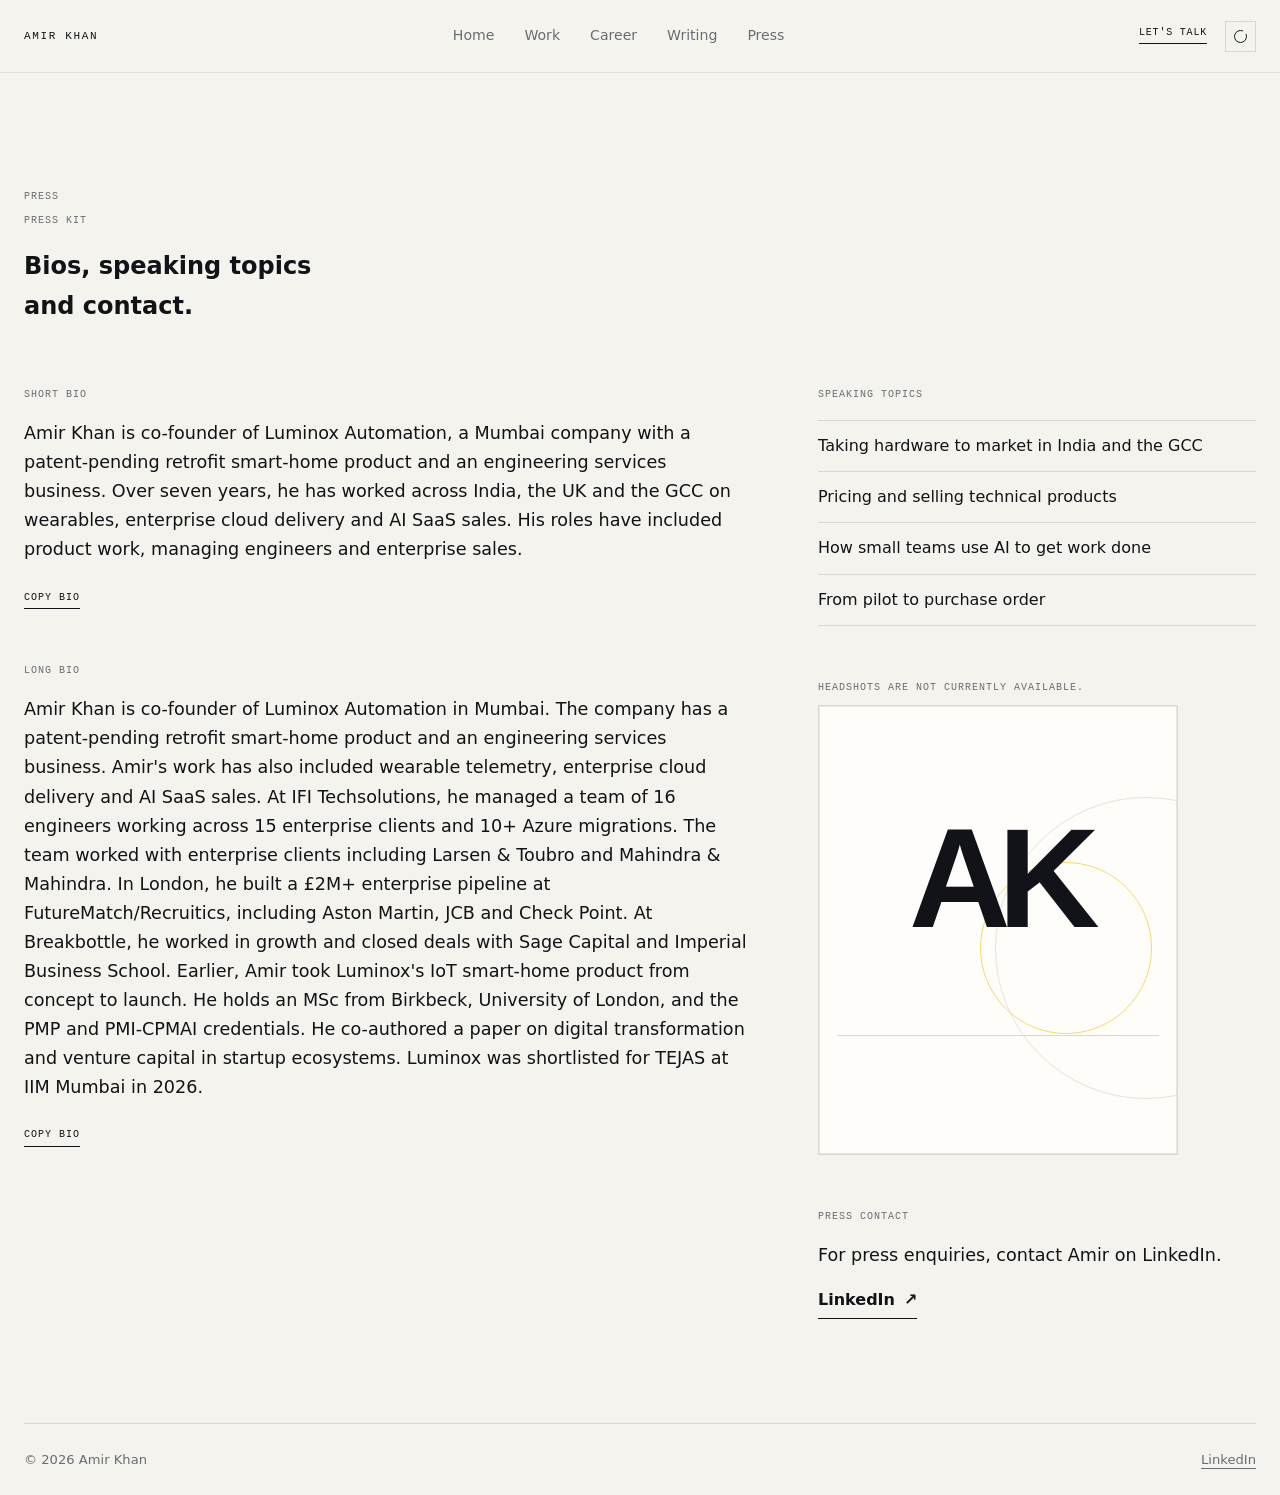
==== commit 2efad797: "Make press biography more natural and consistent" ====
--- a/press/index.html
+++ b/press/index.html
@@ -1 +1 @@
-<!doctype html><html lang="en-GB"><head><meta charset="utf-8"><meta name="viewport" content="width=device-width, initial-scale=1"><title>Press kit | Amir Khan</title><meta name="description" content="Press kit for Amir Khan, co-founder of Luminox Automation."><link rel="canonical" href="https://amirkhanworks.github.io/me/press/"><meta property="og:title" content="Press kit | Amir Khan"><meta property="og:image" content="https://amirkhanworks.github.io/me/assets/img/og-image.svg"><link rel="stylesheet" href="../assets/css/styles.css"><link rel="icon" href="../assets/favicon/favicon.svg" type="image/svg+xml"></head><body><a class="skip-link" href="#main">Skip to content</a><header class="site-header"><div class="header-inner"><a class="brand" href="../">AMIR KHAN</a><nav class="nav" aria-label="Primary navigation"><a href="../">Home</a><a href="../#work">Work</a><a href="../#career">Career</a><a href="../writing/">Writing</a><a href="./">Press</a></nav><div class="nav-actions"><a class="nav-cta" href="../#contact">Let's talk</a><button class="theme-toggle" type="button" aria-label="Switch colour theme"><span></span></button></div></div></header><main id="main"><section class="section"><div class="section-heading"><p class="section-index">PRESS</p><div><p class="eyebrow">Press kit</p><h1>Bios, speaking topics<br>and contact.</h1></div></div><div class="press-layout"><div><p class="eyebrow">Short bio · 50 words</p><p id="short-bio">Amir Khan is co-founder of Luminox Automation, a Mumbai company with a patent-pending retrofit smart-home product and engineering services. Over seven years, he has worked on wearables, enterprise cloud delivery and AI SaaS sales across India, the UK and the GCC, including product work, engineering team management and enterprise sales.</p><button class="copy-button" type="button" data-copy="short-bio">Copy bio</button><p class="eyebrow press-note">Long bio</p><p id="long-bio">Amir Khan is co-founder of Luminox Automation in Mumbai. The company has a patent-pending retrofit smart-home product and an engineering services business. Amir's work has also included wearable telemetry, enterprise cloud delivery and AI SaaS sales. At IFI Techsolutions, he managed a team of 16 engineers working across 15 enterprise clients and 10+ Azure migrations. The team worked with enterprise clients including Larsen &amp; Toubro and Mahindra &amp; Mahindra. In London, he built a £2M+ enterprise pipeline at FutureMatch/Recruitics, including Aston Martin, JCB and Check Point. At Breakbottle, he worked in growth and closed deals with Sage Capital and Imperial Business School. Earlier, Amir took Luminox's IoT smart-home product from concept to launch. He holds an MSc from Birkbeck, University of London, and the PMP and PMI-CPMAI credentials. He co-authored a paper on digital transformation and venture capital in startup ecosystems. Luminox was shortlisted for TEJAS at IIM Mumbai in 2026.</p><button class="copy-button" type="button" data-copy="long-bio">Copy bio</button></div><div><p class="eyebrow">Speaking topics</p><ul><li>Taking hardware to market in India and the GCC</li><li>Pricing and selling technical products</li><li>How small teams use AI to get work done</li><li>From pilot to purchase order</li></ul><p class="eyebrow press-note">Headshots are not currently available.</p><div class="portrait-placeholder"><div class="portrait-top"><span></span><span></span></div><div class="portrait-monogram">AK</div><div class="portrait-rule"></div><div class="portrait-bottom"><span></span><span></span><span></span></div></div><p class="eyebrow press-note">Press contact</p><p>For press enquiries, contact Amir on LinkedIn.</p><a class="text-link" href="https://www.linkedin.com/in/amirkhanworks/">LinkedIn <span>↗</span></a></div></div></section></main><footer class="site-footer"><span>© 2026 Amir Khan</span><span></span><a href="https://www.linkedin.com/in/amirkhanworks/">LinkedIn</a></footer><script src="../assets/js/main.js" defer></script></body></html>+<!doctype html><html lang="en-GB"><head><meta charset="utf-8"><meta name="viewport" content="width=device-width, initial-scale=1"><title>Press kit | Amir Khan</title><meta name="description" content="Press kit for Amir Khan, co-founder of Luminox Automation."><link rel="canonical" href="https://amirkhanworks.github.io/me/press/"><meta property="og:title" content="Press kit | Amir Khan"><meta property="og:image" content="https://amirkhanworks.github.io/me/assets/img/og-image.svg"><link rel="stylesheet" href="../assets/css/styles.css"><link rel="icon" href="../assets/favicon/favicon.svg" type="image/svg+xml"></head><body><a class="skip-link" href="#main">Skip to content</a><header class="site-header"><div class="header-inner"><a class="brand" href="../">AMIR KHAN</a><nav class="nav" aria-label="Primary navigation"><a href="../">Home</a><a href="../#work">Work</a><a href="../#career">Career</a><a href="../writing/">Writing</a><a href="./">Press</a></nav><div class="nav-actions"><a class="nav-cta" href="../#contact">Let's talk</a><button class="theme-toggle" type="button" aria-label="Switch colour theme"><span></span></button></div></div></header><main id="main"><section class="section"><div class="section-heading"><p class="section-index">PRESS</p><div><p class="eyebrow">Press kit</p><h1>Bios, speaking topics<br>and contact.</h1></div></div><div class="press-layout"><div><p class="eyebrow">Short bio</p><p id="short-bio">Amir Khan is co-founder of Luminox Automation, a Mumbai company with a patent-pending retrofit smart-home product and an engineering services business. Over seven years, he has worked across India, the UK and the GCC on wearables, enterprise cloud delivery and AI SaaS sales. His roles have included product work, managing engineers and enterprise sales.</p><button class="copy-button" type="button" data-copy="short-bio">Copy bio</button><p class="eyebrow press-note">Long bio</p><p id="long-bio">Amir Khan is co-founder of Luminox Automation in Mumbai. The company has a patent-pending retrofit smart-home product and an engineering services business. Amir's work has also included wearable telemetry, enterprise cloud delivery and AI SaaS sales. At IFI Techsolutions, he managed a team of 16 engineers working across 15 enterprise clients and 10+ Azure migrations. The team worked with enterprise clients including Larsen &amp; Toubro and Mahindra &amp; Mahindra. In London, he built a £2M+ enterprise pipeline at FutureMatch/Recruitics, including Aston Martin, JCB and Check Point. At Breakbottle, he worked in growth and closed deals with Sage Capital and Imperial Business School. Earlier, Amir took Luminox's IoT smart-home product from concept to launch. He holds an MSc from Birkbeck, University of London, and the PMP and PMI-CPMAI credentials. He co-authored a paper on digital transformation and venture capital in startup ecosystems. Luminox was shortlisted for TEJAS at IIM Mumbai in 2026.</p><button class="copy-button" type="button" data-copy="long-bio">Copy bio</button></div><div><p class="eyebrow">Speaking topics</p><ul><li>Taking hardware to market in India and the GCC</li><li>Pricing and selling technical products</li><li>How small teams use AI to get work done</li><li>From pilot to purchase order</li></ul><p class="eyebrow press-note">Headshots are not currently available.</p><div class="portrait-placeholder"><div class="portrait-top"><span></span><span></span></div><div class="portrait-monogram">AK</div><div class="portrait-rule"></div><div class="portrait-bottom"><span></span><span></span><span></span></div></div><p class="eyebrow press-note">Press contact</p><p>For press enquiries, contact Amir on LinkedIn.</p><a class="text-link" href="https://www.linkedin.com/in/amirkhanworks/">LinkedIn <span>↗</span></a></div></div></section></main><footer class="site-footer"><span>© 2026 Amir Khan</span><span></span><a href="https://www.linkedin.com/in/amirkhanworks/">LinkedIn</a></footer><script src="../assets/js/main.js" defer></script></body></html>
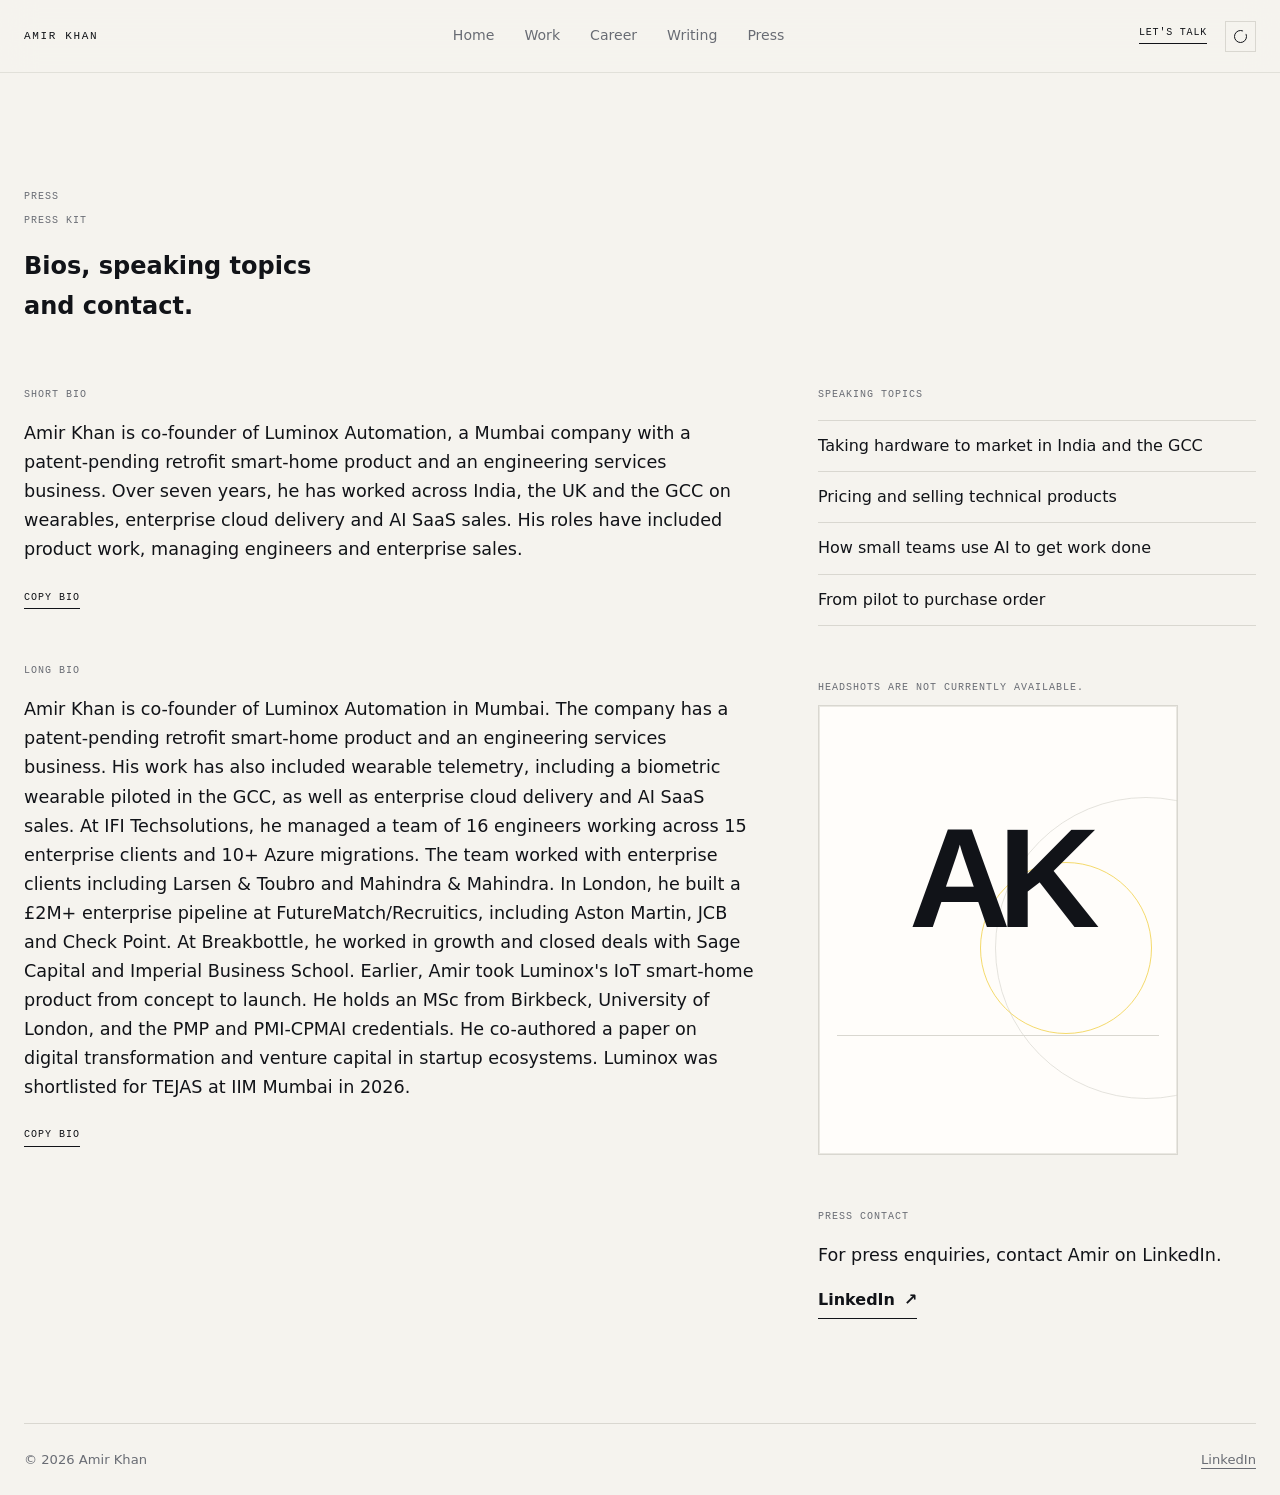
==== commit 25f9cf9c: "Preserve GCC wearable pilot detail in press bio" ====
--- a/press/index.html
+++ b/press/index.html
@@ -1 +1 @@
-<!doctype html><html lang="en-GB"><head><meta charset="utf-8"><meta name="viewport" content="width=device-width, initial-scale=1"><title>Press kit | Amir Khan</title><meta name="description" content="Press kit for Amir Khan, co-founder of Luminox Automation."><link rel="canonical" href="https://amirkhanworks.github.io/me/press/"><meta property="og:title" content="Press kit | Amir Khan"><meta property="og:image" content="https://amirkhanworks.github.io/me/assets/img/og-image.svg"><link rel="stylesheet" href="../assets/css/styles.css"><link rel="icon" href="../assets/favicon/favicon.svg" type="image/svg+xml"></head><body><a class="skip-link" href="#main">Skip to content</a><header class="site-header"><div class="header-inner"><a class="brand" href="../">AMIR KHAN</a><nav class="nav" aria-label="Primary navigation"><a href="../">Home</a><a href="../#work">Work</a><a href="../#career">Career</a><a href="../writing/">Writing</a><a href="./">Press</a></nav><div class="nav-actions"><a class="nav-cta" href="../#contact">Let's talk</a><button class="theme-toggle" type="button" aria-label="Switch colour theme"><span></span></button></div></div></header><main id="main"><section class="section"><div class="section-heading"><p class="section-index">PRESS</p><div><p class="eyebrow">Press kit</p><h1>Bios, speaking topics<br>and contact.</h1></div></div><div class="press-layout"><div><p class="eyebrow">Short bio</p><p id="short-bio">Amir Khan is co-founder of Luminox Automation, a Mumbai company with a patent-pending retrofit smart-home product and an engineering services business. Over seven years, he has worked across India, the UK and the GCC on wearables, enterprise cloud delivery and AI SaaS sales. His roles have included product work, managing engineers and enterprise sales.</p><button class="copy-button" type="button" data-copy="short-bio">Copy bio</button><p class="eyebrow press-note">Long bio</p><p id="long-bio">Amir Khan is co-founder of Luminox Automation in Mumbai. The company has a patent-pending retrofit smart-home product and an engineering services business. Amir's work has also included wearable telemetry, enterprise cloud delivery and AI SaaS sales. At IFI Techsolutions, he managed a team of 16 engineers working across 15 enterprise clients and 10+ Azure migrations. The team worked with enterprise clients including Larsen &amp; Toubro and Mahindra &amp; Mahindra. In London, he built a £2M+ enterprise pipeline at FutureMatch/Recruitics, including Aston Martin, JCB and Check Point. At Breakbottle, he worked in growth and closed deals with Sage Capital and Imperial Business School. Earlier, Amir took Luminox's IoT smart-home product from concept to launch. He holds an MSc from Birkbeck, University of London, and the PMP and PMI-CPMAI credentials. He co-authored a paper on digital transformation and venture capital in startup ecosystems. Luminox was shortlisted for TEJAS at IIM Mumbai in 2026.</p><button class="copy-button" type="button" data-copy="long-bio">Copy bio</button></div><div><p class="eyebrow">Speaking topics</p><ul><li>Taking hardware to market in India and the GCC</li><li>Pricing and selling technical products</li><li>How small teams use AI to get work done</li><li>From pilot to purchase order</li></ul><p class="eyebrow press-note">Headshots are not currently available.</p><div class="portrait-placeholder"><div class="portrait-top"><span></span><span></span></div><div class="portrait-monogram">AK</div><div class="portrait-rule"></div><div class="portrait-bottom"><span></span><span></span><span></span></div></div><p class="eyebrow press-note">Press contact</p><p>For press enquiries, contact Amir on LinkedIn.</p><a class="text-link" href="https://www.linkedin.com/in/amirkhanworks/">LinkedIn <span>↗</span></a></div></div></section></main><footer class="site-footer"><span>© 2026 Amir Khan</span><span></span><a href="https://www.linkedin.com/in/amirkhanworks/">LinkedIn</a></footer><script src="../assets/js/main.js" defer></script></body></html>+<!doctype html><html lang="en-GB"><head><meta charset="utf-8"><meta name="viewport" content="width=device-width, initial-scale=1"><title>Press kit | Amir Khan</title><meta name="description" content="Press kit for Amir Khan, co-founder of Luminox Automation."><link rel="canonical" href="https://amirkhanworks.github.io/me/press/"><meta property="og:title" content="Press kit | Amir Khan"><meta property="og:image" content="https://amirkhanworks.github.io/me/assets/img/og-image.svg"><link rel="stylesheet" href="../assets/css/styles.css"><link rel="icon" href="../assets/favicon/favicon.svg" type="image/svg+xml"></head><body><a class="skip-link" href="#main">Skip to content</a><header class="site-header"><div class="header-inner"><a class="brand" href="../">AMIR KHAN</a><nav class="nav" aria-label="Primary navigation"><a href="../">Home</a><a href="../#work">Work</a><a href="../#career">Career</a><a href="../writing/">Writing</a><a href="./">Press</a></nav><div class="nav-actions"><a class="nav-cta" href="../#contact">Let's talk</a><button class="theme-toggle" type="button" aria-label="Switch colour theme"><span></span></button></div></div></header><main id="main"><section class="section"><div class="section-heading"><p class="section-index">PRESS</p><div><p class="eyebrow">Press kit</p><h1>Bios, speaking topics<br>and contact.</h1></div></div><div class="press-layout"><div><p class="eyebrow">Short bio</p><p id="short-bio">Amir Khan is co-founder of Luminox Automation, a Mumbai company with a patent-pending retrofit smart-home product and an engineering services business. Over seven years, he has worked across India, the UK and the GCC on wearables, enterprise cloud delivery and AI SaaS sales. His roles have included product work, managing engineers and enterprise sales.</p><button class="copy-button" type="button" data-copy="short-bio">Copy bio</button><p class="eyebrow press-note">Long bio</p><p id="long-bio">Amir Khan is co-founder of Luminox Automation in Mumbai. The company has a patent-pending retrofit smart-home product and an engineering services business. His work has also included wearable telemetry, including a biometric wearable piloted in the GCC, as well as enterprise cloud delivery and AI SaaS sales. At IFI Techsolutions, he managed a team of 16 engineers working across 15 enterprise clients and 10+ Azure migrations. The team worked with enterprise clients including Larsen &amp; Toubro and Mahindra &amp; Mahindra. In London, he built a £2M+ enterprise pipeline at FutureMatch/Recruitics, including Aston Martin, JCB and Check Point. At Breakbottle, he worked in growth and closed deals with Sage Capital and Imperial Business School. Earlier, Amir took Luminox's IoT smart-home product from concept to launch. He holds an MSc from Birkbeck, University of London, and the PMP and PMI-CPMAI credentials. He co-authored a paper on digital transformation and venture capital in startup ecosystems. Luminox was shortlisted for TEJAS at IIM Mumbai in 2026.</p><button class="copy-button" type="button" data-copy="long-bio">Copy bio</button></div><div><p class="eyebrow">Speaking topics</p><ul><li>Taking hardware to market in India and the GCC</li><li>Pricing and selling technical products</li><li>How small teams use AI to get work done</li><li>From pilot to purchase order</li></ul><p class="eyebrow press-note">Headshots are not currently available.</p><div class="portrait-placeholder"><div class="portrait-top"><span></span><span></span></div><div class="portrait-monogram">AK</div><div class="portrait-rule"></div><div class="portrait-bottom"><span></span><span></span><span></span></div></div><p class="eyebrow press-note">Press contact</p><p>For press enquiries, contact Amir on LinkedIn.</p><a class="text-link" href="https://www.linkedin.com/in/amirkhanworks/">LinkedIn <span>↗</span></a></div></div></section></main><footer class="site-footer"><span>© 2026 Amir Khan</span><span></span><a href="https://www.linkedin.com/in/amirkhanworks/">LinkedIn</a></footer><script src="../assets/js/main.js" defer></script></body></html>
